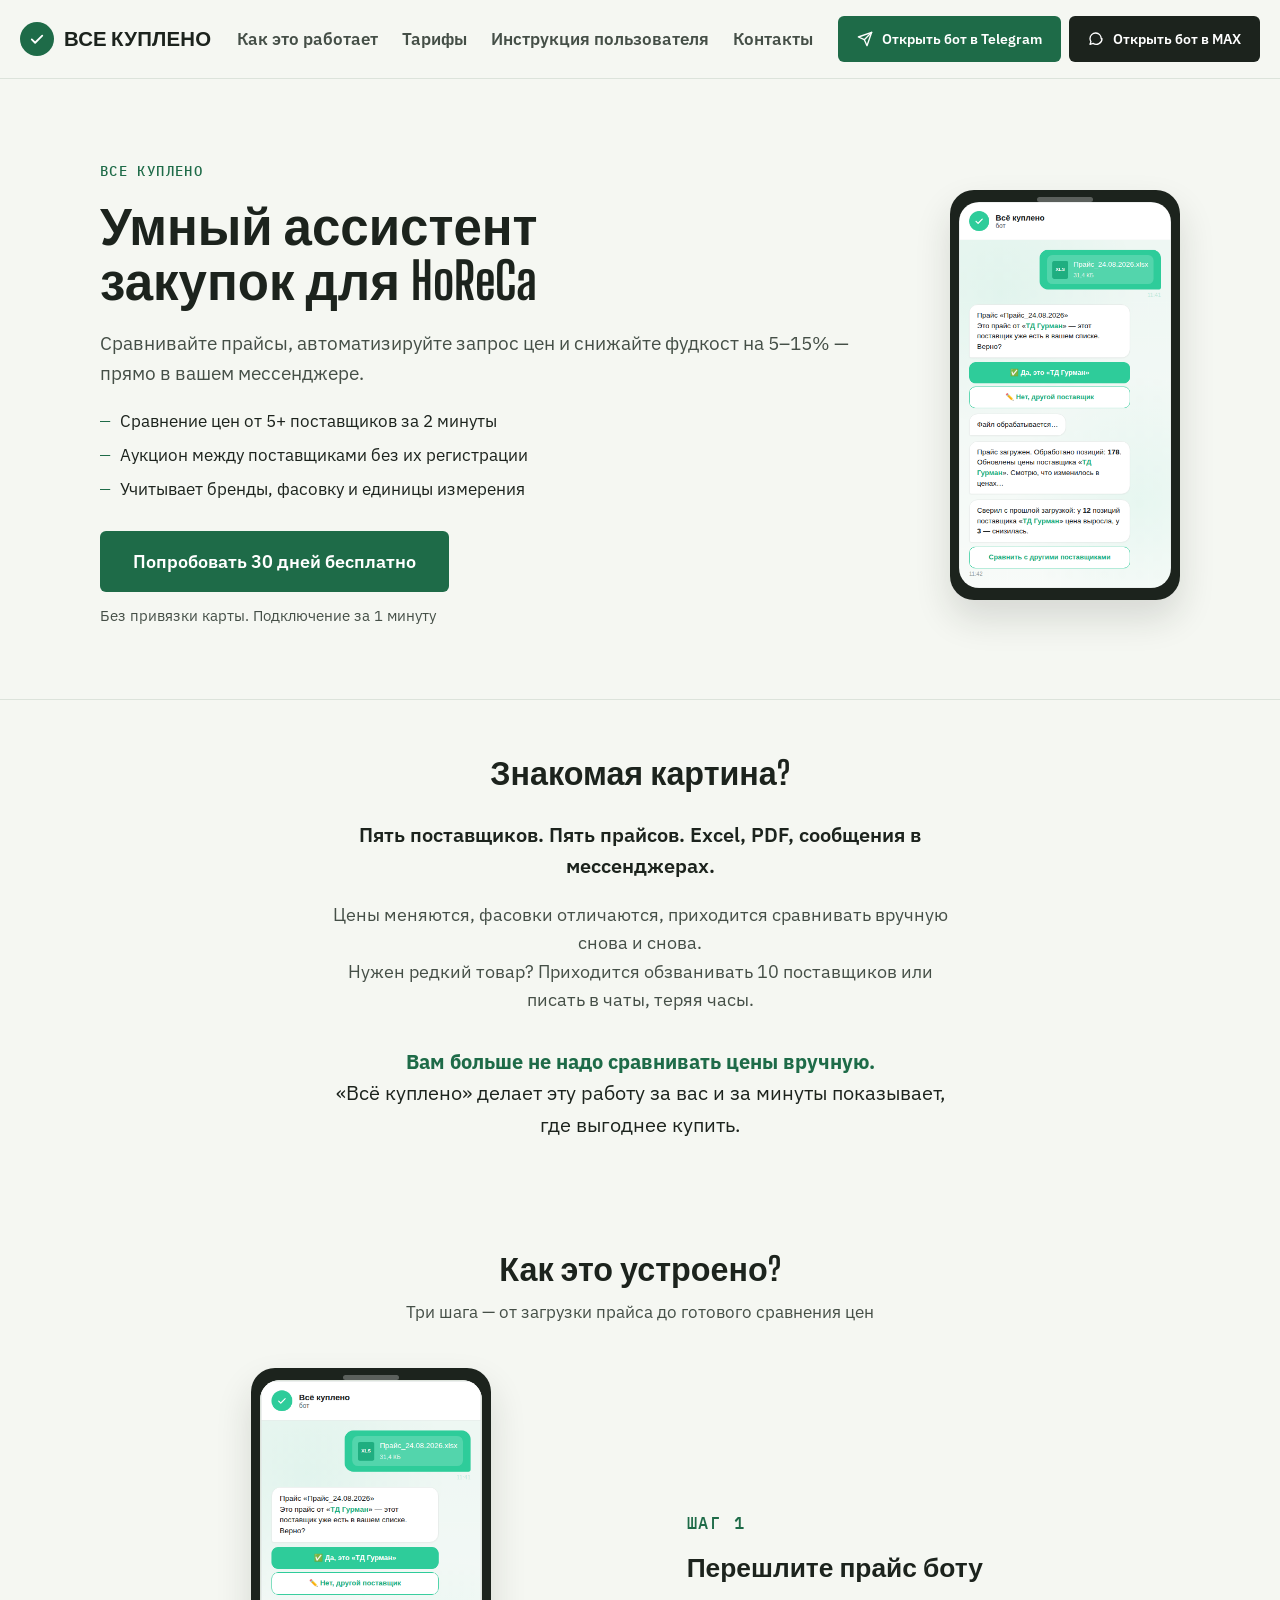
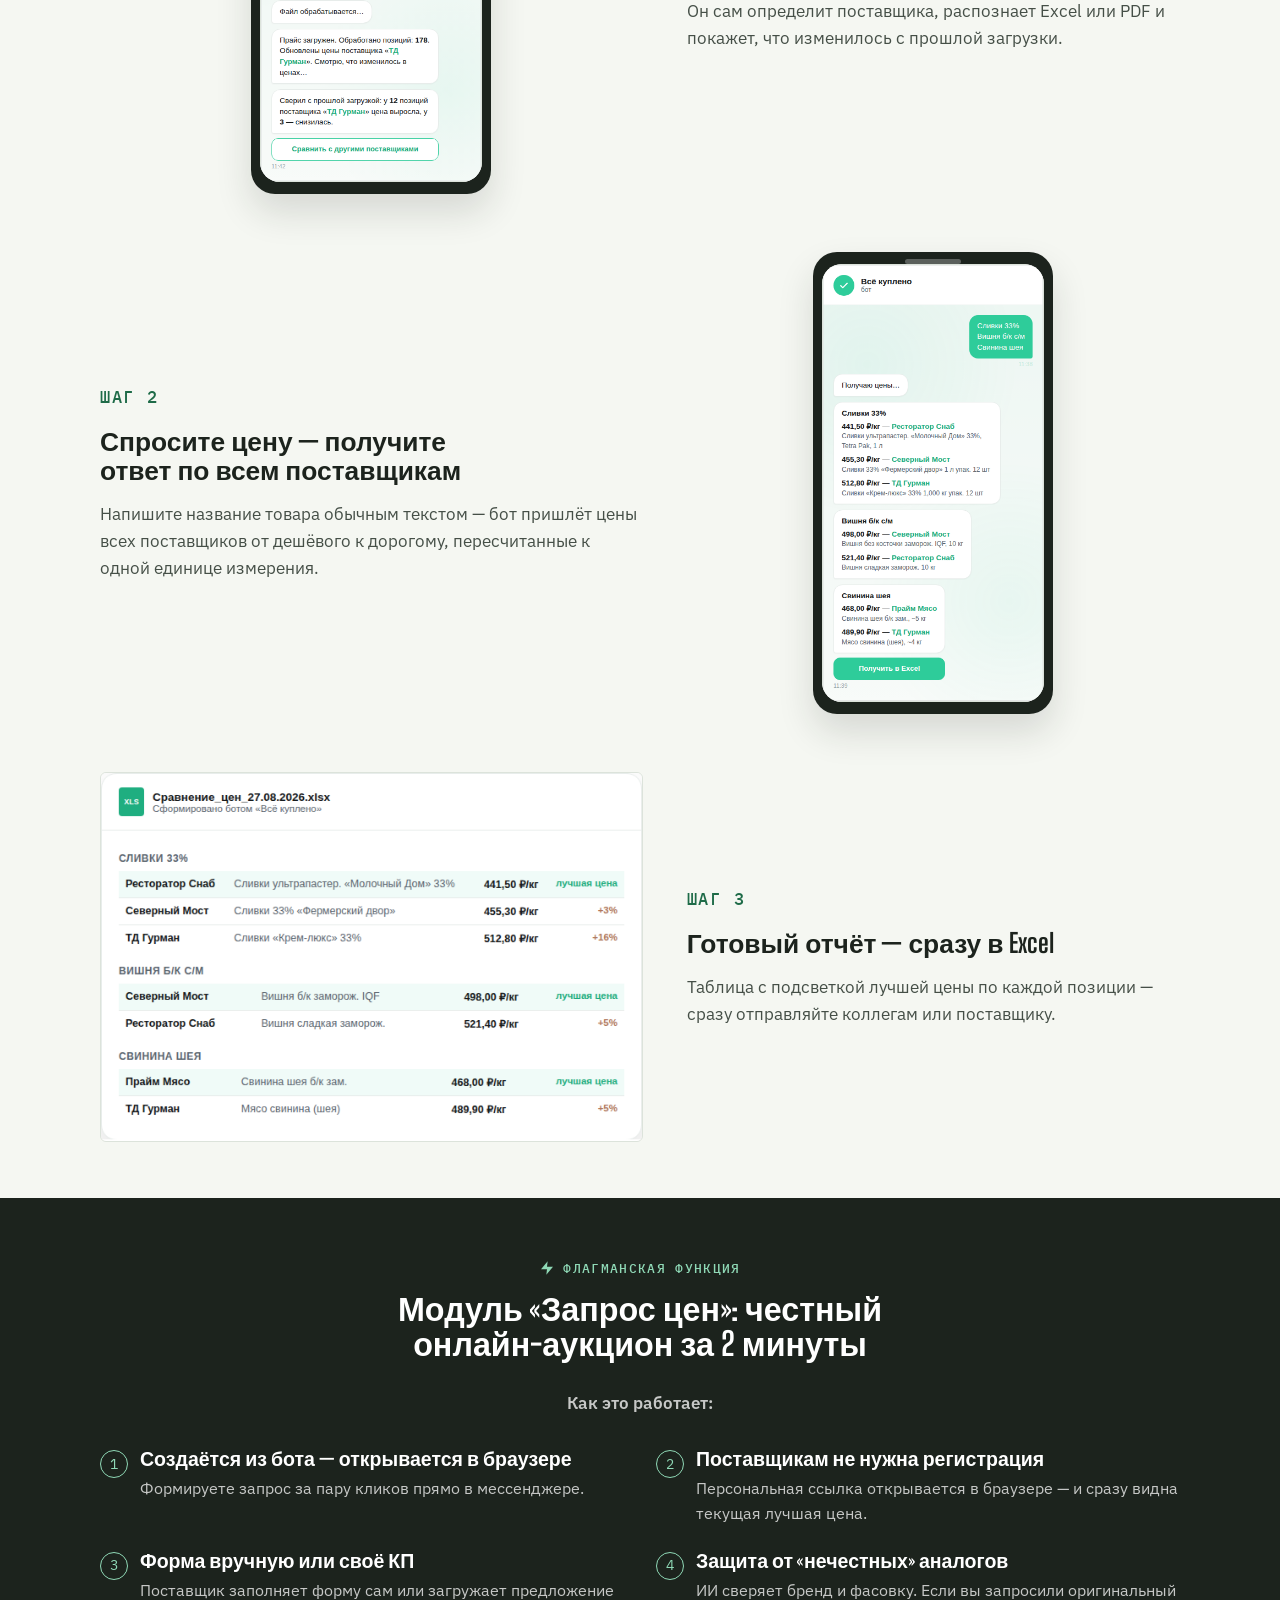
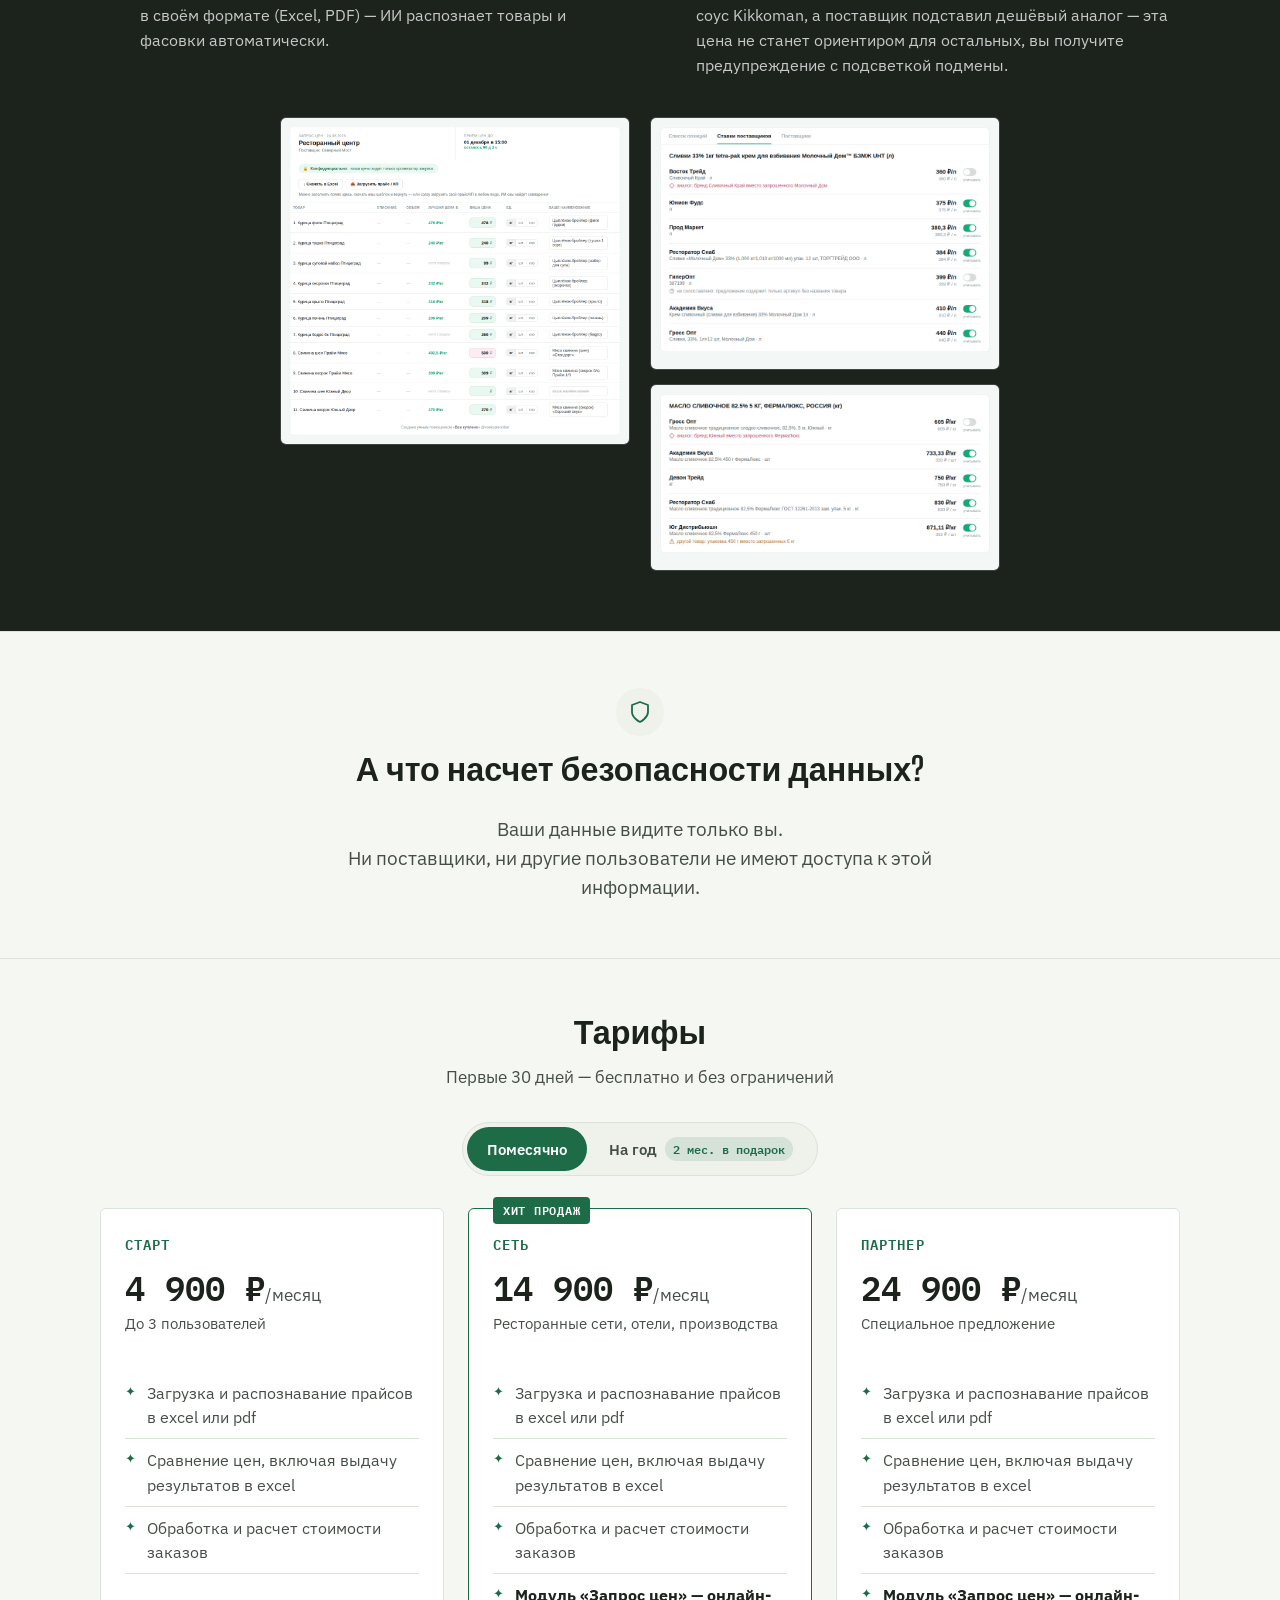
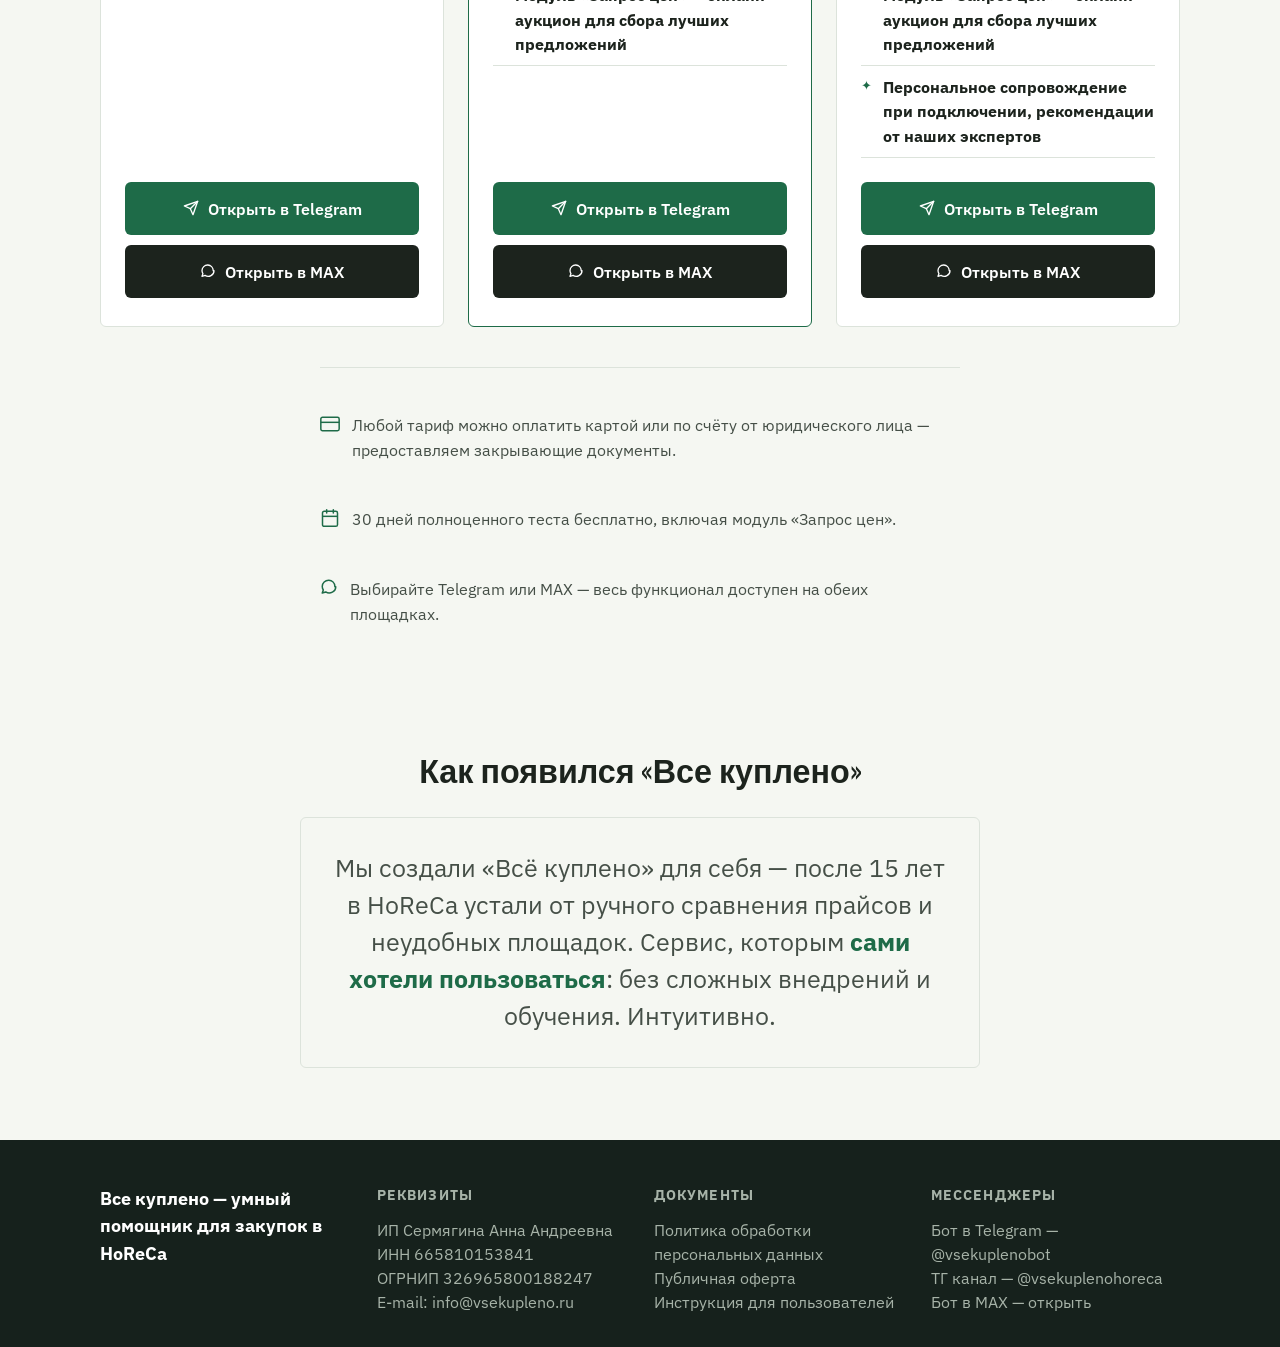
==== index.html @ 1cf8b083 "Правки дизайна и текстов по замечаниям: шапка, hero, порядок секций, тарифы - Телефон-мокап в hero у" ====
<!doctype html>
<html lang="ru">
<head>
  <meta charset="UTF-8">
  <meta name="viewport" content="width=device-width, initial-scale=1.0">
  <title>Всё куплено — умный ассистент закупок в HoReCa</title>
  <meta name="description" content="«Всё куплено» — сравнивает прайсы поставщиков, считает заказы и проводит онлайн-аукционы прямо в Telegram и MAX. Первые 30 дней бесплатно.">
  <link rel="canonical" href="https://vsekupleno.ru/">
  <meta name="theme-color" content="#171A1C">
  <meta name="google-site-verification" content="pECbd7LsvEZIRePYTT4Lg454AhpepaozrF6GoANbnjo" />
  <meta name="yandex-verification" content="cee68e1501e97985" />

  <meta property="og:type" content="website">
  <meta property="og:locale" content="ru_RU">
  <meta property="og:site_name" content="Всё куплено">
  <meta property="og:url" content="https://vsekupleno.ru/">
  <meta property="og:title" content="Всё куплено — умный ассистент закупок в HoReCa">
  <meta property="og:description" content="Сравнение прайсов, заказы и аукционы поставщиков — прямо в Telegram и MAX. Первые 30 дней бесплатно.">
  <meta property="og:image" content="https://vsekupleno.ru/assets/img/og-image.png">
  <meta property="og:image:width" content="1200">
  <meta property="og:image:height" content="630">
  <meta name="twitter:card" content="summary_large_image">
  <meta name="twitter:title" content="Всё куплено — умный ассистент закупок в HoReCa">
  <meta name="twitter:description" content="Сравнение прайсов, заказы и аукционы поставщиков — прямо в Telegram и MAX.">
  <meta name="twitter:image" content="https://vsekupleno.ru/assets/img/og-image.png">

  <link rel="icon" type="image/svg+xml" href="/favicon.svg">
  <link rel="preconnect" href="https://fonts.googleapis.com">
  <link rel="preconnect" href="https://fonts.gstatic.com" crossorigin>
  <link href="https://fonts.googleapis.com/css2?family=Big+Shoulders+Display:wght@600;700;800&family=IBM+Plex+Sans:wght@400;500;600;700&family=IBM+Plex+Mono:wght@400;500;600&display=swap" rel="stylesheet">
  <link rel="stylesheet" href="styles.css">
  <script type="application/ld+json">
  {
    "@context": "https://schema.org",
    "@type": "SoftwareApplication",
    "name": "Всё куплено",
    "url": "https://vsekupleno.ru/",
    "applicationCategory": "BusinessApplication",
    "operatingSystem": "Telegram, MAX",
    "description": "Умный ассистент закупок в HoReCa: сравнение прайсов поставщиков, формирование заказов и онлайн-аукционы прямо в Telegram и MAX.",
    "offers": {
      "@type": "AggregateOffer",
      "priceCurrency": "RUB",
      "lowPrice": "4900",
      "highPrice": "24900",
      "offerCount": "3"
    },
    "provider": {
      "@type": "Organization",
      "name": "ИП Сермягина Анна Андреевна",
      "email": "info@vsekupleno.ru",
      "url": "https://vsekupleno.ru/"
    }
  }
  </script>
</head>
<body>

  <!-- ==================== ШАПКА ==================== -->
  <header class="site-header">
    <div class="container header-inner">
      <a href="#top" class="logo">
        <span class="logo-badge" aria-hidden="true">
          <svg viewBox="0 0 24 24" width="18" height="18" fill="none"><path d="M5 12.5l4.5 4.5L19 7.5" stroke="#fff" stroke-width="2.4" stroke-linecap="round" stroke-linejoin="round"/></svg>
        </span>
        ВСЕ КУПЛЕНО
      </a>
      <nav class="header-nav">
        <a href="#gallery">Как это работает</a>
        <a href="#prices">Тарифы</a>
        <a href="instruction.html">Инструкция пользователя</a>
        <a href="#footer">Контакты</a>
      </nav>
      <div class="header-cta">
        <a href="#" class="btn btn-telegram" data-role="telegram-link" target="_blank" rel="noopener"><svg class="btn-icon" viewBox="0 0 24 24" width="16" height="16" fill="none" aria-hidden="true"><line x1="22" y1="2" x2="11" y2="13" stroke="currentColor" stroke-width="2" stroke-linecap="round" stroke-linejoin="round"/><polygon points="22 2 15 22 11 13 2 9 22 2" stroke="currentColor" stroke-width="2" stroke-linejoin="round"/></svg><span class="btn-text-full">Открыть бот в Telegram</span><span class="btn-text-short">Telegram</span></a>
        <a href="#" class="btn btn-max" data-role="max-link" target="_blank" rel="noopener"><svg class="btn-icon" viewBox="0 0 24 24" width="16" height="16" fill="none" aria-hidden="true"><path d="M21 11.5a8.38 8.38 0 0 1-4.5 7.4 8.5 8.5 0 0 1-8.9-.3L3 20l1.4-4.1a8.38 8.38 0 0 1-1.4-4.6 8.5 8.5 0 0 1 8.5-8.3h.3a8.48 8.48 0 0 1 8 8v.5z" stroke="currentColor" stroke-width="2" stroke-linecap="round" stroke-linejoin="round"/></svg><span class="btn-text-full">Открыть бот в MAX</span><span class="btn-text-short">MAX</span></a>
      </div>
    </div>
  </header>

  <!-- ==================== HERO ==================== -->
  <section id="top" class="hero">
    <div class="container hero-grid">
      <div class="hero-content">
        <p class="eyebrow">ВСЕ КУПЛЕНО</p>
        <h1>Умный ассистент закупок для HoReCa</h1>
        <p class="hero-sub">
          Сравнивайте прайсы, автоматизируйте запрос цен и снижайте фудкост на 5–15% — прямо в вашем мессенджере.
        </p>
        <ul class="hero-benefits">
          <li>Сравнение цен от 5+ поставщиков за 2 минуты</li>
          <li>Аукцион между поставщиками без их регистрации</li>
          <li>Учитывает бренды, фасовку и единицы измерения</li>
        </ul>
        <div class="hero-cta">
          <button type="button" class="btn btn-primary btn-lg" id="hero-cta-btn" aria-expanded="false" aria-controls="hero-cta-choice">Попробовать 30 дней бесплатно</button>
          <div class="hero-cta-choice" id="hero-cta-choice" hidden>
            <a href="#" class="btn btn-telegram" data-role="telegram-link" target="_blank" rel="noopener"><svg class="btn-icon" viewBox="0 0 24 24" width="16" height="16" fill="none" aria-hidden="true"><line x1="22" y1="2" x2="11" y2="13" stroke="currentColor" stroke-width="2" stroke-linecap="round" stroke-linejoin="round"/><polygon points="22 2 15 22 11 13 2 9 22 2" stroke="currentColor" stroke-width="2" stroke-linejoin="round"/></svg>Telegram</a>
            <a href="#" class="btn btn-max" data-role="max-link" target="_blank" rel="noopener"><svg class="btn-icon" viewBox="0 0 24 24" width="16" height="16" fill="none" aria-hidden="true"><path d="M21 11.5a8.38 8.38 0 0 1-4.5 7.4 8.5 8.5 0 0 1-8.9-.3L3 20l1.4-4.1a8.38 8.38 0 0 1-1.4-4.6 8.5 8.5 0 0 1 8.5-8.3h.3a8.48 8.48 0 0 1 8 8v.5z" stroke="currentColor" stroke-width="2" stroke-linecap="round" stroke-linejoin="round"/></svg>MAX</a>
          </div>
          <p class="hero-note">Без привязки карты. Подключение за 1 минуту</p>
        </div>
      </div>
      <div class="hero-proof">
        <div class="phone-mock">
          <div class="phone-mock-screen">
            <img src="assets/img/screen-upload.png" alt="Бот распознаёт присланный прайс в Telegram, уточняет поставщика и сообщает, что изменилось в ценах">
          </div>
        </div>
      </div>
    </div>
  </section>

  <!-- ==================== ЗНАКОМАЯ КАРТИНА ==================== -->
  <section class="problem">
    <div class="container">
      <h2>Знакомая картина?</h2>
      <p class="problem-lead">Пять поставщиков. Пять прайсов. Excel, PDF, сообщения в мессенджерах.</p>
      <p class="problem-detail">
        Цены меняются, фасовки отличаются, приходится сравнивать вручную снова и снова.<br>
        Нужен редкий товар? Приходится обзванивать 10 поставщиков или писать в чаты, теряя часы.
      </p>
      <p class="problem-solution">
        <strong>Вам больше не надо сравнивать цены вручную.</strong><br>
        «Всё куплено» делает эту работу за вас и за минуты показывает, где выгоднее купить.
      </p>
    </div>
  </section>

  <!-- ==================== СКРИНШОТЫ ==================== -->
  <section id="gallery" class="showcase">
    <div class="container">
      <h2>Как это устроено?</h2>
      <p class="showcase-sub">Три шага — от загрузки прайса до готового сравнения цен</p>

      <div class="showcase-row">
        <div class="showcase-media">
          <div class="phone-mock">
            <div class="phone-mock-screen">
              <img src="assets/img/screen-upload.png" alt="Бот распознаёт присланный прайс, уточняет поставщика и сообщает, что изменилось в ценах">
            </div>
          </div>
        </div>
        <div class="showcase-text">
          <p class="eyebrow">Шаг 1</p>
          <h3>Перешлите прайс боту</h3>
          <p>Он сам определит поставщика, распознает Excel или PDF и покажет, что изменилось с прошлой загрузки.</p>
        </div>
      </div>

      <div class="showcase-row reverse">
        <div class="showcase-media">
          <div class="phone-mock">
            <div class="phone-mock-screen">
              <img src="assets/img/screen-request.png" alt="Запрос цен по нескольким товарам сразу у всех поставщиков">
            </div>
          </div>
        </div>
        <div class="showcase-text">
          <p class="eyebrow">Шаг 2</p>
          <h3>Спросите цену — получите ответ по всем поставщикам</h3>
          <p>Напишите название товара обычным текстом — бот пришлёт цены всех поставщиков от дешёвого к дорогому, пересчитанные к одной единице измерения.</p>
        </div>
      </div>

      <div class="showcase-row">
        <div class="showcase-media">
          <img src="assets/img/screen-excel.png" alt="Готовый отчёт сравнения цен поставщиков в Excel с подсветкой лучшей цены">
        </div>
        <div class="showcase-text">
          <p class="eyebrow">Шаг 3</p>
          <h3>Готовый отчёт — сразу в Excel</h3>
          <p>Таблица с подсветкой лучшей цены по каждой позиции — сразу отправляйте коллегам или поставщику.</p>
        </div>
      </div>
    </div>
  </section>

  <!-- ==================== ФЛАГМАНСКАЯ ФУНКЦИЯ: ЗАПРОС ЦЕН ==================== -->
  <section id="tender" class="flagship">
    <div class="container">
      <p class="flagship-badge"><svg viewBox="0 0 24 24" width="16" height="16" fill="currentColor" aria-hidden="true"><polygon points="13 2 3 14 12 14 11 22 21 10 12 10 13 2"/></svg>Флагманская функция</p>
      <h2>Модуль «Запрос цен»: честный онлайн-аукцион за 2 минуты</h2>
      <p class="flagship-lead">Как это работает:</p>
      <ol class="flagship-steps">
        <li>
          <h3>Создаётся из бота — открывается в браузере</h3>
          <p>Формируете запрос за пару кликов прямо в мессенджере.</p>
        </li>
        <li>
          <h3>Поставщикам не нужна регистрация</h3>
          <p>Персональная ссылка открывается в браузере — и сразу видна текущая лучшая цена.</p>
        </li>
        <li>
          <h3>Форма вручную или своё КП</h3>
          <p>Поставщик заполняет форму сам или загружает предложение в своём формате (Excel, PDF) — ИИ распознает товары и фасовки автоматически.</p>
        </li>
        <li>
          <h3>Защита от «нечестных» аналогов</h3>
          <p>ИИ сверяет бренд и фасовку. Если вы запросили оригинальный соус Kikkoman, а поставщик подставил дешёвый аналог — эта цена не станет ориентиром для остальных, вы получите предупреждение с подсветкой подмены.</p>
        </li>
      </ol>
      <div class="flagship-media">
        <img src="assets/img/screen-tender-form.png" alt="Форма поставщика для отправки предложения в онлайн-аукционе">
        <div class="flagship-media-stack">
          <img src="assets/img/screen-tender-bids-1.png" alt="Система подсвечивает, если поставщик предложил другой бренд товара">
          <img src="assets/img/screen-tender-bids-2.png" alt="Система подсвечивает, если поставщик предложил другую фасовку товара">
        </div>
      </div>
    </div>
  </section>

  <!-- ==================== ВИДЕО (заполним позже) ==================== -->
  <section id="video" class="video-section" hidden>
    <div class="container">
      <h2>Видео о сервисе</h2>
      <div class="video-wrap">
        <!-- Короткое видео добавим на следующем этапе -->
      </div>
    </div>
  </section>

  <!-- ==================== БЕЗОПАСНОСТЬ ==================== -->
  <section class="safety">
    <div class="container">
      <span class="safety-icon" aria-hidden="true"><svg viewBox="0 0 24 24" width="24" height="24" fill="none" aria-hidden="true"><path d="M12 22s8-4 8-10V5l-8-3-8 3v7c0 6 8 10 8 10z" stroke="currentColor" stroke-width="1.8" stroke-linecap="round" stroke-linejoin="round"/></svg></span>
      <h2>А что насчет безопасности данных?</h2>
      <p>
        Ваши данные видите только вы.<br>
        Ни поставщики, ни другие пользователи не имеют доступа к этой информации.
      </p>
    </div>
  </section>

  <!-- ==================== ТАРИФЫ ==================== -->
  <section id="prices" class="pricing">
    <div class="container">
      <h2>Тарифы</h2>
      <p class="pricing-sub">Первые 30 дней — бесплатно и без ограничений</p>
      <div class="pricing-toggle-wrap">
        <div class="period-switch" role="group" aria-label="Период оплаты">
          <button type="button" class="period-switch-btn is-active" data-period="month">Помесячно</button>
          <button type="button" class="period-switch-btn" data-period="year">На год <span class="period-switch-save">2 мес. в подарок</span></button>
        </div>
      </div>
      <div class="pricing-grid" id="pricing-grid">
        <!-- Карточки тарифов генерируются из config.js (script.js) -->
      </div>
      <div class="pricing-assurance">
        <p class="pricing-assurance-item"><svg viewBox="0 0 24 24" width="20" height="20" fill="none" aria-hidden="true"><rect x="1" y="4" width="22" height="16" rx="2" stroke="currentColor" stroke-width="1.8"/><line x1="1" y1="10" x2="23" y2="10" stroke="currentColor" stroke-width="1.8"/></svg>Любой тариф можно оплатить картой или по счёту от юридического лица — предоставляем закрывающие документы.</p>
        <p class="pricing-assurance-item"><svg viewBox="0 0 24 24" width="20" height="20" fill="none" aria-hidden="true"><rect x="3" y="4" width="18" height="18" rx="2" stroke="currentColor" stroke-width="1.8"/><line x1="16" y1="2" x2="16" y2="6" stroke="currentColor" stroke-width="1.8" stroke-linecap="round"/><line x1="8" y1="2" x2="8" y2="6" stroke="currentColor" stroke-width="1.8" stroke-linecap="round"/><line x1="3" y1="10" x2="21" y2="10" stroke="currentColor" stroke-width="1.8"/></svg>30 дней полноценного теста бесплатно, включая модуль «Запрос цен».</p>
        <p class="pricing-assurance-item"><svg viewBox="0 0 24 24" width="18" height="18" fill="none" aria-hidden="true"><path d="M21 11.5a8.38 8.38 0 0 1-4.5 7.4 8.5 8.5 0 0 1-8.9-.3L3 20l1.4-4.1a8.38 8.38 0 0 1-1.4-4.6 8.5 8.5 0 0 1 8.5-8.3h.3a8.48 8.48 0 0 1 8 8v.5z" stroke="currentColor" stroke-width="2" stroke-linecap="round" stroke-linejoin="round"/></svg>Выбирайте Telegram или MAX — весь функционал доступен на обеих площадках.</p>
      </div>
    </div>
  </section>

  <!-- ==================== О НАС ==================== -->
  <section class="about">
    <div class="container about-inner">
      <h2>Как появился «Все куплено»</h2>
      <div class="about-card">
        <p>
          Мы создали «Всё куплено» для себя — после 15 лет в HoReCa устали от ручного сравнения прайсов и неудобных площадок.
          Сервис, которым <strong>сами хотели пользоваться</strong>: без сложных внедрений и обучения. Интуитивно.
        </p>
      </div>
    </div>
  </section>

  <!-- ==================== ФУТЕР ==================== -->
  <footer id="footer" class="site-footer">
    <div class="container">
      <div class="footer-grid">
        <div class="footer-col">
          <p class="footer-brand-text">Все куплено — умный помощник для закупок в HoReCa</p>
        </div>
        <div class="footer-col">
          <h4>Реквизиты</h4>
          <p>ИП Сермягина Анна Андреевна<br>
          ИНН 665810153841<br>
          ОГРНИП 326965800188247<br>
          E-mail: <a href="mailto:info@vsekupleno.ru">info@vsekupleno.ru</a></p>
        </div>
        <div class="footer-col">
          <h4>Документы</h4>
          <p>
            <a href="privacy.html">Политика обработки персональных данных</a><br>
            <a href="oferta.html">Публичная оферта</a><br>
            <a href="instruction.html">Инструкция для пользователей</a>
          </p>
        </div>
        <div class="footer-col">
          <h4>Мессенджеры</h4>
          <p>
            Бот в Telegram — <a href="https://t.me/vsekuplenobot" target="_blank" rel="noopener">@vsekuplenobot</a><br>
            ТГ канал — <a href="https://t.me/vsekuplenohoreca" target="_blank" rel="noopener">@vsekuplenohoreca</a><br>
            Бот в MAX — <a href="#" data-role="max-link" target="_blank" rel="noopener">открыть</a>
          </p>
        </div>
      </div>
    </div>
  </footer>

  <!-- ==================== ЛАЙТБОКС ДЛЯ СКРИНШОТОВ ==================== -->
  <div class="lightbox" id="lightbox" hidden>
    <button type="button" class="lightbox-close" id="lightbox-close" aria-label="Закрыть"><svg viewBox="0 0 24 24" width="18" height="18" fill="none" aria-hidden="true"><line x1="4" y1="4" x2="20" y2="20" stroke="currentColor" stroke-width="2" stroke-linecap="round"/><line x1="20" y1="4" x2="4" y2="20" stroke="currentColor" stroke-width="2" stroke-linecap="round"/></svg></button>
    <img id="lightbox-img" src="" alt="">
  </div>

  <script src="config.js"></script>
  <script src="script.js"></script>
</body>
</html>
---- styles.css ----
:root {
  --bg: #F5F7F2;
  --bg-soft: #EEF2EB;
  --card: #ffffff;
  --text: #1C231D;
  --text-muted: #454F47;
  --accent: #1E6B48;
  --accent-dark: #17573A;
  --accent-deep: #1E6B48;
  --border: #DCE3DB;
  --radius: 6px;
  --max-width: 1120px;
  --footer-bg: #16211C;
  --footer-text-muted: #A7B3A8;
}

* { box-sizing: border-box; }

html { scroll-behavior: smooth; font-size: 17px; }

body {
  margin: 0;
  font-family: "IBM Plex Sans", -apple-system, BlinkMacSystemFont, "Segoe UI", Roboto, Helvetica, Arial, sans-serif;
  background: var(--bg);
  color: var(--text);
  line-height: 1.55;
}

.container {
  max-width: var(--max-width);
  margin: 0 auto;
  padding: 0 20px;
}

h1, h2, h3 {
  font-family: "Big Shoulders Display", "Arial Narrow", sans-serif;
  line-height: 1.08;
  margin: 0 0 12px;
  font-weight: 700;
  text-wrap: balance;
}
h2 { font-size: 1.9rem; text-align: center; margin-bottom: 28px; }
p { color: var(--text-muted); }

a { color: inherit; text-decoration: none; }

.num { font-family: "IBM Plex Mono", monospace; font-variant-numeric: tabular-nums; }

/* Buttons */
.btn {
  display: inline-flex;
  align-items: center;
  justify-content: center;
  padding: 16px 28px;
  border-radius: var(--radius);
  font-weight: 600;
  font-size: 0.95rem;
  font-family: "IBM Plex Sans", sans-serif;
  border: 1.5px solid transparent;
  cursor: pointer;
  transition: background .15s ease, border-color .15s ease, color .15s ease;
  white-space: nowrap;
}
.btn-lg { padding: 18px 32px; font-size: 1.05rem; }
.btn-primary { background: var(--accent); color: #fff; }
.btn-primary:hover { background: var(--accent-dark); }
.btn-outline { background: transparent; border-color: var(--border); color: var(--text); }
.btn-outline:hover { border-color: var(--accent); color: var(--accent); }
.btn-icon { flex-shrink: 0; }
.btn-telegram { background: var(--accent); color: #fff; gap: 9px; }
.btn-telegram:hover { background: var(--accent-dark); }
.btn-max { background: var(--text); color: #fff; gap: 9px; }
.btn-max:hover { background: #0C120D; }

/* Header */
.site-header {
  position: sticky;
  top: 0;
  z-index: 10;
  background: rgba(245, 247, 242, 0.92);
  backdrop-filter: blur(8px);
  border-bottom: 1px solid var(--border);
}
.site-header .container { max-width: 1320px; }
.header-inner {
  display: flex;
  align-items: center;
  justify-content: space-between;
  gap: 16px;
  padding: 16px 20px;
}
.logo {
  display: flex;
  align-items: center;
  gap: 10px;
  font-family: "Big Shoulders Display", sans-serif;
  font-weight: 700;
  font-size: 1.2rem;
  letter-spacing: 0.01em;
  white-space: nowrap;
  flex-shrink: 0;
}
.logo-badge {
  width: 34px; height: 34px;
  border-radius: 50%;
  background: var(--accent);
  display: flex; align-items: center; justify-content: center;
  flex-shrink: 0;
}
.header-nav { display: flex; align-items: center; gap: 24px; }
.header-nav a { color: var(--text-muted); font-size: 1rem; font-weight: 600; white-space: nowrap; }
.header-nav a:hover { color: var(--text); }
.header-cta { display: flex; gap: 8px; flex-shrink: 0; }
.header-cta .btn {
  padding: 11px 18px;
  font-size: 0.85rem;
  min-width: 172px;
}

@media (max-width: 1080px) {
  .header-nav { display: none; }
}
.btn-text-short { display: none; }
@media (max-width: 620px) {
  .header-cta { gap: 6px; }
  .header-cta .btn { padding: 9px 12px; font-size: 0.8rem; min-width: 0; }
  .btn-text-full { display: none; }
  .btn-text-short { display: inline; }
}

/* Hero */
.hero { padding: 68px 0 56px; }
.hero-grid {
  display: grid;
  grid-template-columns: 1fr auto;
  align-items: center;
  gap: 48px;
}
.eyebrow {
  font-family: "IBM Plex Mono", monospace;
  color: var(--accent);
  font-weight: 500;
  letter-spacing: 0.1em;
  text-transform: uppercase;
  font-size: 0.8rem;
  margin-bottom: 16px;
}
.hero h1 { font-size: 3rem; margin: 0 0 20px; }
.hero-sub { font-size: 1.12rem; margin: 0 0 22px; }
.hero-benefits { list-style: none; padding: 0; margin: 0 0 28px; display: flex; flex-direction: column; gap: 8px; }
.hero-benefits li {
  padding-left: 20px;
  position: relative;
  font-size: 0.98rem;
  color: var(--text);
}
.hero-benefits li::before {
  content: "—";
  position: absolute;
  left: 0;
  color: var(--accent);
  font-family: "IBM Plex Mono", monospace;
}
.hero-cta { position: relative; }
.hero-cta .btn-lg { min-width: 300px; }
.hero-cta-choice { display: flex; gap: 10px; margin-top: 12px; flex-wrap: wrap; }
.hero-cta-choice[hidden] { display: none; }
.hero-note { margin-top: 12px; font-size: 0.9rem; }
.hero-proof { justify-self: end; max-width: 230px; width: 100%; align-self: center; }
@media (max-width: 900px) {
  .hero-grid { grid-template-columns: 1fr; }
  .hero-proof { justify-self: start; margin-top: 8px; max-width: 230px; }
}
@media (max-width: 600px) {
  .hero h1 { font-size: 2.3rem; }
  .hero-cta .btn-lg { min-width: 0; width: 100%; }
}

/* Phone mockup (hero + showcase steps) */
.phone-mock {
  position: relative;
  background: var(--text);
  border-radius: 24px;
  padding: 12px 9px;
  box-shadow: 0 18px 36px rgba(28, 35, 29, 0.14);
}
.phone-mock::before {
  content: "";
  position: absolute;
  top: 7px;
  left: 50%;
  transform: translateX(-50%);
  width: 56px;
  height: 5px;
  border-radius: 3px;
  background: rgba(255, 255, 255, 0.28);
}
.phone-mock-screen {
  border-radius: 20px;
  overflow: hidden;
  background: var(--card);
}
.phone-mock-screen img { width: 100%; height: auto; display: block; }

/* Problem section */
.problem { padding: 56px 0; border-top: 1px solid var(--border); text-align: center; }
.problem-lead { max-width: 640px; margin: 0 auto 18px; font-size: 1.2rem; font-weight: 600; color: var(--text); }
.problem-detail { max-width: 640px; margin: 0 auto 32px; font-size: 1.08rem; }
.problem-solution { max-width: 640px; margin: 0 auto; font-size: 1.2rem; color: var(--text); }
.problem-solution strong { color: var(--accent); }

/* Flagship feature: "Запрос цен" */
.flagship {
  padding: 60px 0;
  background: var(--text);
  color: var(--bg);
}
.flagship-badge {
  display: flex;
  align-items: center;
  justify-content: center;
  gap: 8px;
  font-family: "IBM Plex Mono", monospace;
  font-size: 0.78rem;
  font-weight: 500;
  letter-spacing: 0.1em;
  text-transform: uppercase;
  color: #8FD9B6;
  text-align: center;
  margin: 0 0 14px;
}
.flagship h2 { color: #fff; max-width: 720px; margin-left: auto; margin-right: auto; }
.flagship-lead { text-align: center; color: rgba(255, 255, 255, 0.75); margin: 0 0 32px; font-weight: 600; }
.flagship-steps {
  list-style: none;
  counter-reset: flagship-step;
  padding: 0;
  margin: 0 0 40px;
  display: grid;
  grid-template-columns: repeat(2, 1fr);
  gap: 24px 32px;
}
.flagship-steps li { counter-increment: flagship-step; padding-left: 40px; position: relative; }
.flagship-steps li::before {
  content: counter(flagship-step);
  position: absolute;
  left: 0;
  top: 2px;
  width: 26px;
  height: 26px;
  border-radius: 50%;
  border: 1.5px solid #8FD9B6;
  color: #8FD9B6;
  font-family: "IBM Plex Mono", monospace;
  font-size: 0.85rem;
  display: flex;
  align-items: center;
  justify-content: center;
}
.flagship-steps h3 { color: #fff; font-size: 1.15rem; margin-bottom: 6px; }
.flagship-steps p { color: rgba(255, 255, 255, 0.75); font-size: 0.95rem; margin: 0; }
.flagship-media {
  display: grid;
  grid-template-columns: 1fr 1fr;
  gap: 20px;
  max-width: 720px;
  margin: 0 auto;
}
.flagship-media img {
  width: 100%;
  height: auto;
  display: block;
  border-radius: var(--radius);
  border: 1px solid rgba(255, 255, 255, 0.15);
  cursor: zoom-in;
}
.flagship-media-stack { display: flex; flex-direction: column; gap: 14px; }
@media (max-width: 780px) {
  .flagship-steps { grid-template-columns: 1fr; }
  .flagship-media { grid-template-columns: 1fr; }
}

/* Product showcase (screenshots) */
.showcase { padding: 56px 0; }
.showcase-sub { text-align: center; max-width: 560px; margin: -16px auto 42px; }
.showcase-row {
  display: grid;
  grid-template-columns: 1.1fr 1fr;
  align-items: center;
  gap: 44px;
  margin-bottom: 58px;
}
.showcase-row:last-child { margin-bottom: 0; }
.showcase-row.reverse .showcase-media { order: 2; }
.showcase-row.reverse .showcase-text { order: 1; }
.showcase-media img {
  width: 100%;
  height: auto;
  display: block;
  border-radius: var(--radius);
  border: 1px solid var(--border);
  cursor: zoom-in;
}
.showcase-media .phone-mock { max-width: 240px; margin: 0 auto; }
.showcase-text h3 { font-size: 1.55rem; margin-bottom: 12px; }
.showcase-text p { font-size: 1.02rem; }
@media (max-width: 860px) {
  .showcase-row, .showcase-row.reverse {
    grid-template-columns: 1fr;
    gap: 24px;
  }
  .showcase-row.reverse .showcase-media,
  .showcase-row.reverse .showcase-text,
  .showcase-row .showcase-media,
  .showcase-row .showcase-text { order: initial; }
  .showcase-media { max-width: 420px; margin: 0 auto; }
}
@media (max-width: 560px) {
  .showcase-media { max-width: 260px; }
  .showcase-media .phone-mock { max-width: 200px; }
}

/* Video placeholder (filled in later step) */
.video-section { padding: 56px 0; }
.video-wrap { max-width: 720px; margin: 0 auto; aspect-ratio: 16/9; background: var(--bg-soft); border-radius: var(--radius); border: 1px solid var(--border); }

/* Safety */
.safety {
  padding: 56px 0;
  border-top: 1px solid var(--border);
  border-bottom: 1px solid var(--border);
  text-align: center;
}
.safety-icon {
  display: inline-flex;
  align-items: center;
  justify-content: center;
  width: 48px;
  height: 48px;
  border-radius: 50%;
  background: var(--bg-soft);
  color: var(--accent);
  margin-bottom: 16px;
}
.safety p { max-width: 640px; margin: 0 auto; font-size: 1.1rem; }

/* Pricing */
.pricing { padding: 56px 0; }
.pricing-sub { text-align: center; max-width: 560px; margin: -14px auto 32px; }
.pricing-toggle-wrap { display: flex; justify-content: center; margin-bottom: 32px; }
.period-switch {
  display: inline-flex;
  padding: 4px;
  gap: 2px;
  background: var(--bg-soft);
  border: 1px solid var(--border);
  border-radius: 999px;
}
.period-switch-btn {
  font-family: "IBM Plex Sans", sans-serif;
  font-weight: 600;
  font-size: 0.9rem;
  color: var(--text-muted);
  background: transparent;
  border: none;
  border-radius: 999px;
  padding: 10px 20px;
  cursor: pointer;
  display: inline-flex;
  align-items: center;
  gap: 8px;
  transition: background .15s ease, color .15s ease;
}
.period-switch-btn.is-active { background: var(--accent); color: #fff; }
.period-switch-save {
  font-family: "IBM Plex Mono", monospace;
  font-size: 0.72rem;
  font-weight: 600;
  color: var(--accent);
  background: rgba(30, 107, 72, 0.12);
  padding: 2px 8px;
  border-radius: 999px;
}
.period-switch-btn.is-active .period-switch-save { color: #fff; background: rgba(255, 255, 255, 0.22); }
.pricing-grid { display: grid; grid-template-columns: repeat(3, 1fr); gap: 24px; }
.price-card {
  background: var(--card);
  border: 1px solid var(--border);
  border-radius: var(--radius);
  padding: 28px 24px;
  position: relative;
  display: flex;
  flex-direction: column;
}
.price-card--highlight { border-color: var(--accent); border-width: 1.5px; }
.plan-highlight {
  font-family: "IBM Plex Mono", monospace;
  font-size: 0.72rem;
  font-weight: 600;
  letter-spacing: 0.06em;
  text-transform: uppercase;
  color: #fff;
  background: var(--accent);
  padding: 4px 10px;
  border-radius: 4px;
  display: inline-block;
  position: absolute;
  top: -12px;
  left: 24px;
  margin: 0;
}
.plan-price .plan-price-old {
  color: var(--text-muted);
  text-decoration: line-through;
  font-size: 1.1rem;
  font-weight: 400;
  margin-right: 8px;
}
.plan-price-note { font-size: 0.82rem; margin: 0 0 4px; }
.plan-name {
  font-family: "IBM Plex Mono", monospace;
  font-size: 0.8rem;
  font-weight: 600;
  letter-spacing: 0.08em;
  text-transform: uppercase;
  color: var(--accent);
  margin-bottom: 10px;
}
.plan-subtitle { font-size: 0.9rem; margin-bottom: 18px; margin-top: -6px; }
.plan-price {
  font-family: "IBM Plex Mono", monospace;
  font-variant-numeric: tabular-nums;
  font-size: 2rem;
  font-weight: 600;
  margin-bottom: 4px;
}
.plan-price span { font-family: "IBM Plex Sans", sans-serif; font-size: 1rem; font-weight: 400; color: var(--text-muted); }
.plan-features { list-style: none; padding: 0; margin: 18px 0 24px; flex: 1; }
.plan-features li {
  padding: 9px 0 9px 22px;
  border-bottom: 1px solid var(--border);
  color: var(--text-muted);
  font-size: 0.92rem;
  position: relative;
}
.plan-features li::before {
  content: "✦";
  position: absolute;
  left: 0;
  top: 9px;
  color: var(--accent);
  font-size: 0.85em;
}
.plan-features li strong { color: var(--text); font-weight: 700; }
.plan-actions { display: flex; flex-direction: column; gap: 10px; }
.plan-actions .btn { padding: 13px 20px; }
@media (max-width: 900px) { .pricing-grid { grid-template-columns: 1fr; } }

.pricing-assurance {
  max-width: 640px;
  margin: 40px auto 0;
  padding-top: 28px;
  border-top: 1px solid var(--border);
  display: flex;
  flex-direction: column;
  gap: 12px;
}
.pricing-assurance-item {
  display: flex;
  align-items: flex-start;
  gap: 12px;
  font-size: 0.95rem;
  color: var(--text-muted);
}
.pricing-assurance-item svg { flex-shrink: 0; margin-top: 2px; color: var(--accent); }

/* Lightbox */
.lightbox {
  position: fixed;
  inset: 0;
  background: rgba(16, 20, 15, 0.88);
  display: flex;
  align-items: center;
  justify-content: center;
  padding: 40px;
  z-index: 100;
  cursor: zoom-out;
}
.lightbox[hidden] { display: none; }
.lightbox img {
  max-width: 100%;
  max-height: 100%;
  border-radius: var(--radius);
  box-shadow: 0 20px 60px rgba(0, 0, 0, 0.4);
}
.lightbox-close {
  position: absolute;
  top: 20px;
  right: 24px;
  width: 40px;
  height: 40px;
  border-radius: 50%;
  border: 1px solid rgba(255, 255, 255, 0.3);
  background: transparent;
  color: #fff;
  cursor: pointer;
  display: flex;
  align-items: center;
  justify-content: center;
}

/* About */
.about { padding: 56px 0 72px; }
.about-inner { max-width: 720px; margin: 0 auto; text-align: center; }
.about-card {
  border: 1px solid var(--border);
  border-radius: var(--radius);
  padding: 32px 30px;
}
.about-card p { font-size: 1.45rem; line-height: 1.5; color: var(--text-muted); margin: 0; }
.about-card strong { color: var(--accent); }

/* Footer */
.site-footer { padding: 45px 0 32px; background: var(--footer-bg); color: #fff; }
.footer-grid { display: grid; grid-template-columns: repeat(4, 1fr); gap: 28px; align-items: start; }
.footer-col .footer-brand-text { font-weight: 700; font-size: 1.05rem; color: #fff; margin: 0; }
.footer-col h4 { font-size: 0.8rem; text-transform: uppercase; letter-spacing: 0.08em; color: var(--footer-text-muted); margin: 0 0 12px; }
.footer-col p { font-size: 0.92rem; color: var(--footer-text-muted); margin: 0; }
.footer-col a:hover { color: var(--accent); }
@media (max-width: 900px) { .footer-grid { grid-template-columns: repeat(2, 1fr); gap: 32px 24px; } }
@media (max-width: 560px) { .footer-grid { grid-template-columns: 1fr; gap: 28px; } }

/* Simple pages (instruction / legal) */
.page-hero { padding: 44px 0 8px; }
.page-hero h1 { font-size: 2.2rem; text-align: left; }
.page-hero .updated { font-size: 0.85rem; color: var(--text-muted); }
.doc {
  max-width: 760px;
  margin: 0 auto;
  padding: 24px 20px 72px;
}
.doc h2 { text-align: left; font-size: 1.4rem; margin-top: 36px; }
.doc h3 { font-size: 1.1rem; margin-top: 24px; }
.doc p, .doc li { color: var(--text-muted); font-size: 0.98rem; }
.doc ul, .doc ol { padding-left: 22px; }
.doc li { margin-bottom: 6px; }
.doc hr { border: none; border-top: 1px solid var(--border); margin: 28px 0; }
.doc table { width: 100%; border-collapse: collapse; margin: 16px 0; font-size: 0.9rem; }
.doc th, .doc td { border: 1px solid var(--border); padding: 8px 10px; text-align: left; color: var(--text-muted); }
.doc th { background: var(--bg-soft); color: var(--text); font-weight: 600; }
.doc a { color: var(--accent); text-decoration: underline; }
.doc-section { margin-bottom: 8px; }
.doc-intro { color: var(--text-muted); margin-bottom: 22px; }

.instruction-steps { display: flex; flex-direction: column; gap: 18px; margin: 22px 0 32px; }
.instruction-step {
  border: 1px solid var(--border);
  border-radius: var(--radius);
  padding: 20px 22px;
}
.instruction-step h3 {
  margin-top: 0;
  padding-bottom: 10px;
  border-bottom: 1.5px solid var(--accent);
  display: inline-block;
}
.instruction-page h1,
.instruction-page h2,
.instruction-page h3 { color: var(--accent); }
.command-list { list-style: none; padding: 0; margin: 14px 0 32px; }
.command-list li { padding: 10px 0; border-bottom: 1px solid var(--border); }
.command-list code {
  background: var(--bg-soft);
  color: var(--accent);
  padding: 2px 8px;
  border-radius: 4px;
  font-weight: 600;
  margin-right: 8px;
}

/* FAQ accordion (used on instruction page) */
.faq-list { display: flex; flex-direction: column; gap: 8px; }
.faq-list details {
  background: var(--bg-soft);
  border: 1px solid var(--border);
  border-radius: var(--radius);
  padding: 14px 18px;
}
.faq-list summary { cursor: pointer; font-weight: 600; color: var(--text); }
.faq-list p { margin: 10px 0 0; }

code {
  background: var(--bg-soft);
  padding: 1px 6px;
  border-radius: 4px;
  font-size: 0.9em;
}
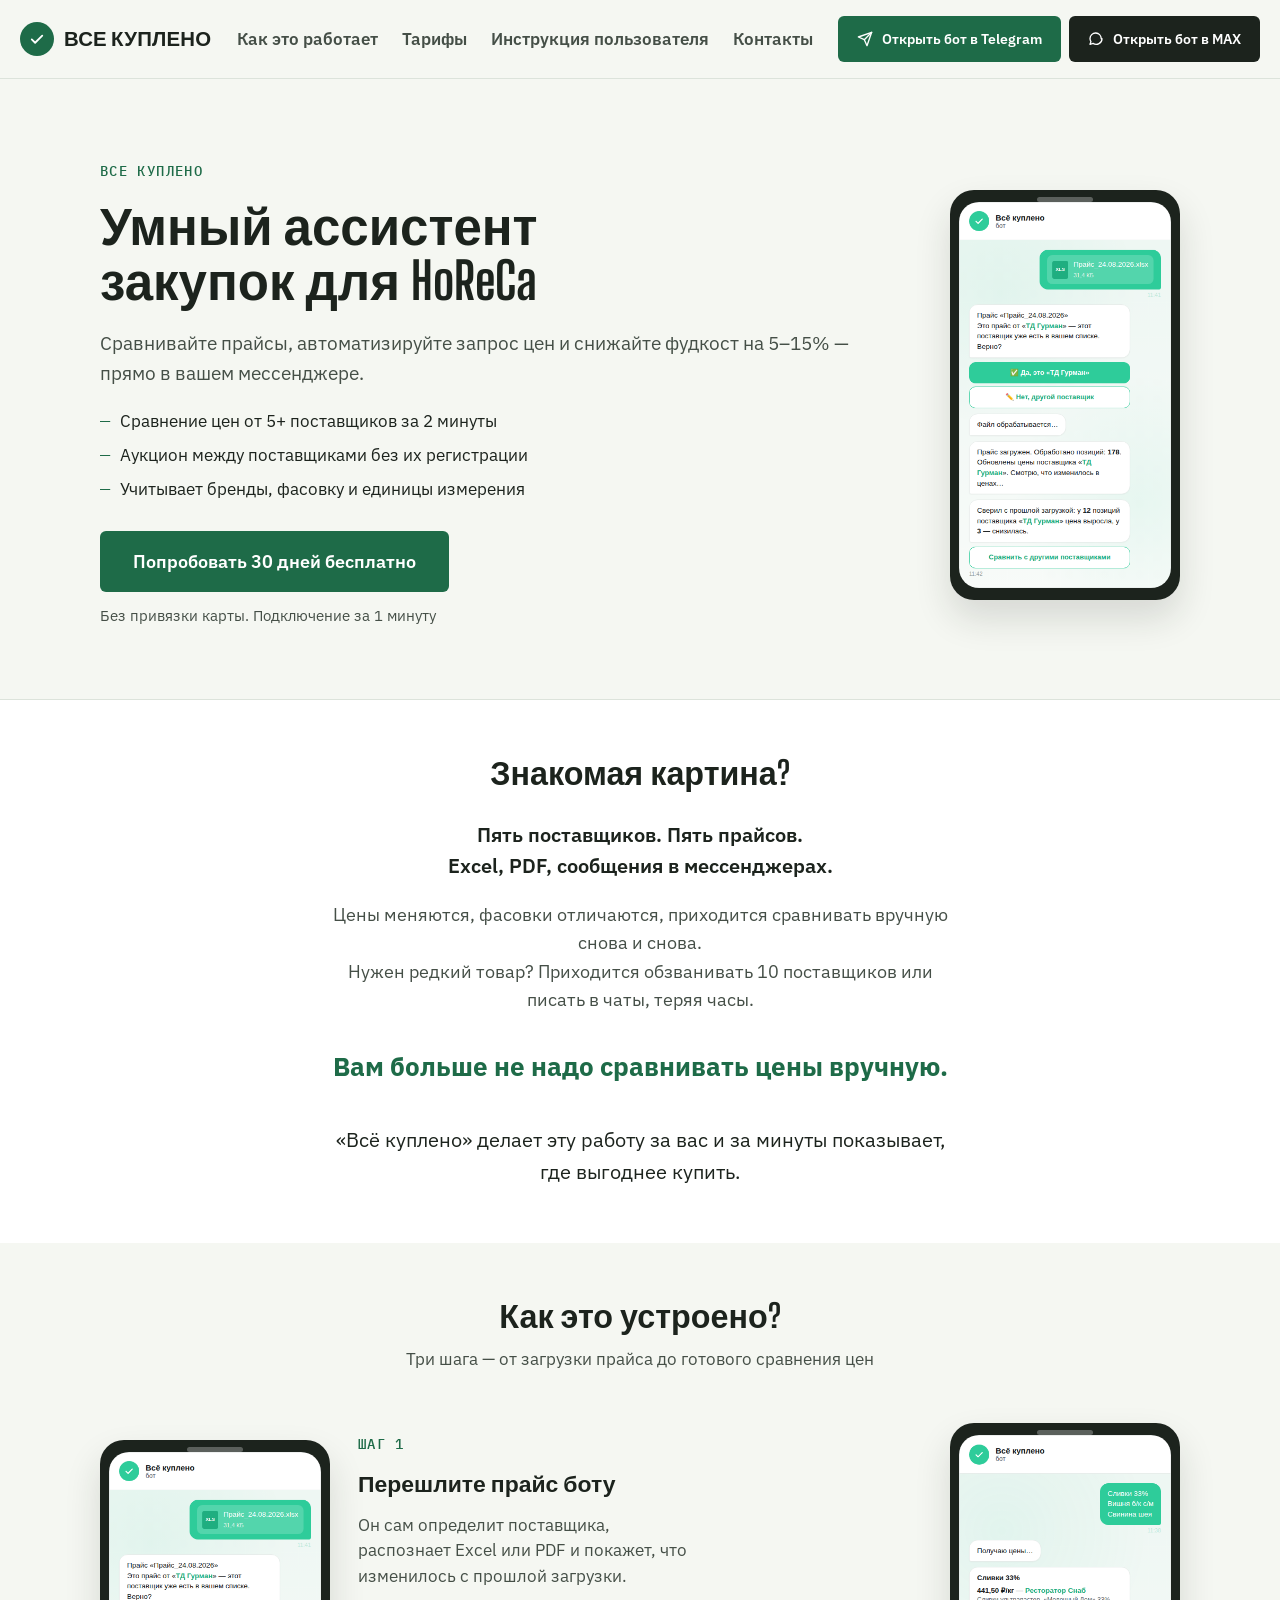
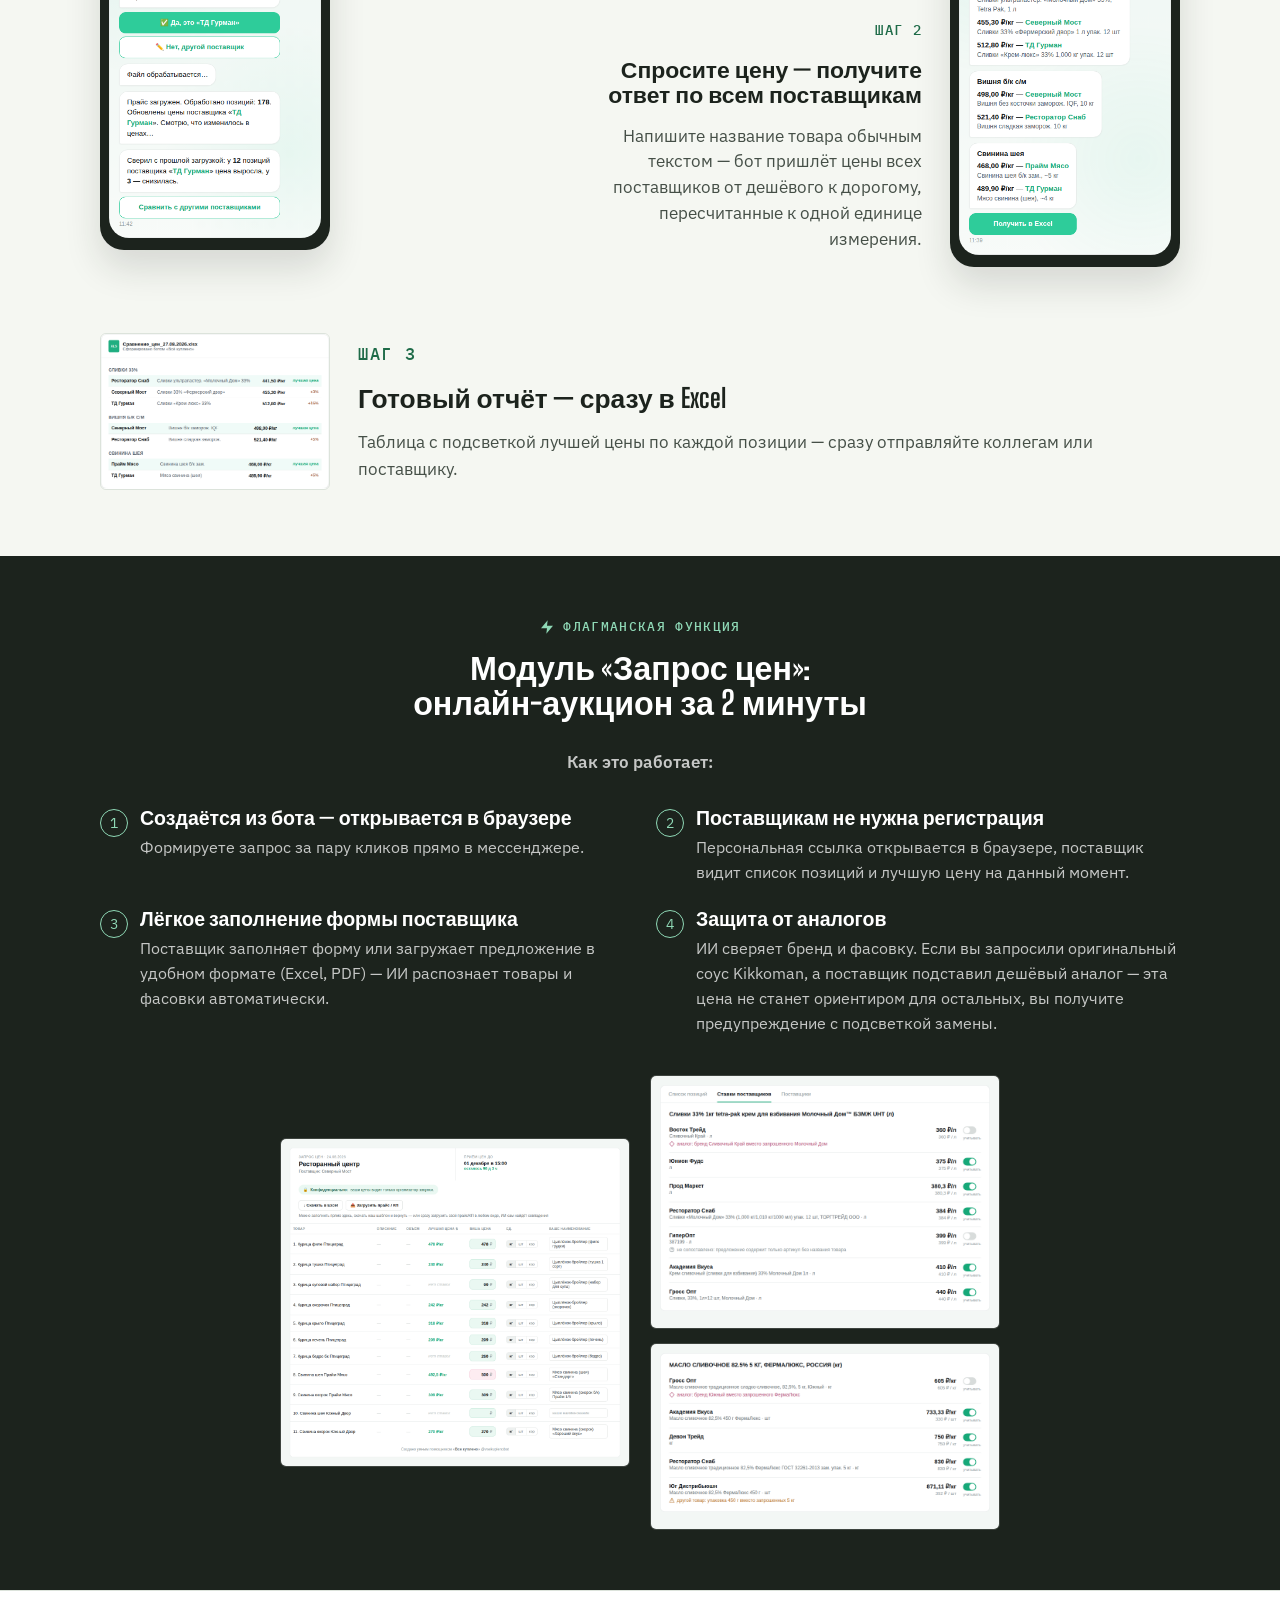
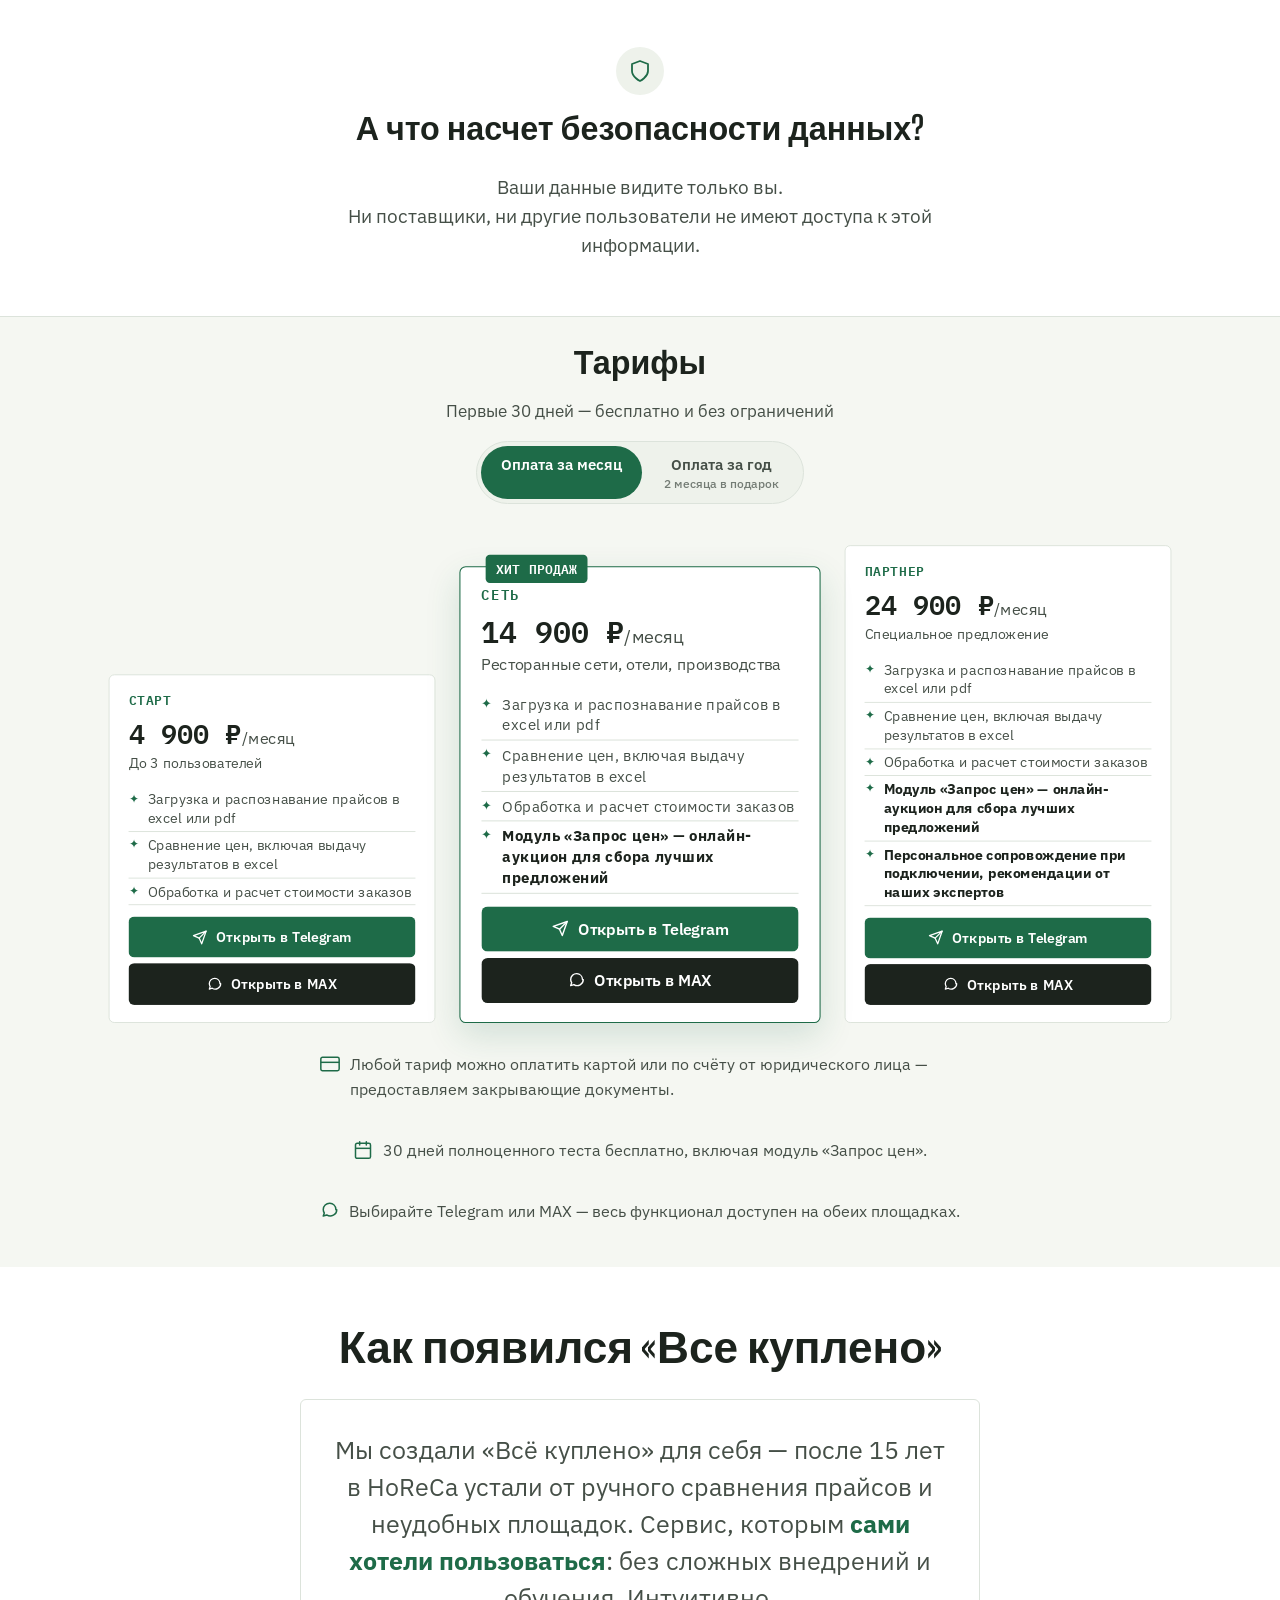
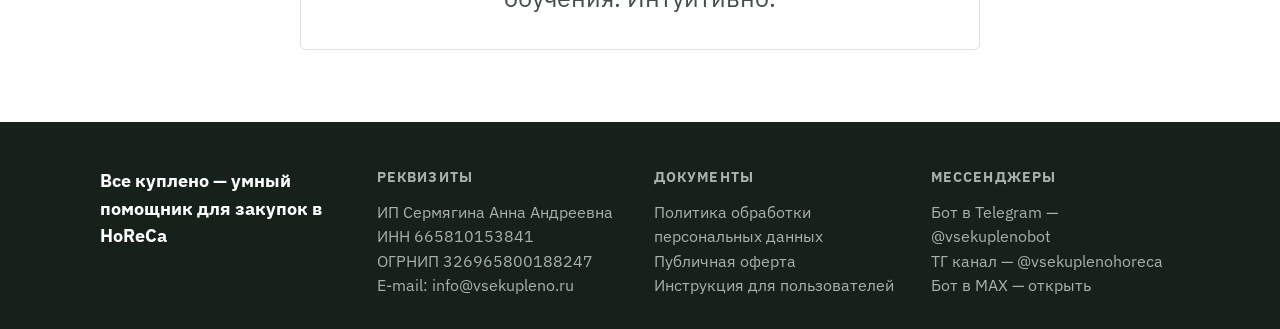
==== commit 210418ab: "Крупная доработка по замечаниям: композиция «Как это устроено», тарифы, тексты, фон, мобильная верси" ====
--- a/index.html
+++ b/index.html
@@ -115,13 +115,13 @@
   <section class="problem">
     <div class="container">
       <h2>Знакомая картина?</h2>
-      <p class="problem-lead">Пять поставщиков. Пять прайсов. Excel, PDF, сообщения в мессенджерах.</p>
+      <p class="problem-lead">Пять поставщиков. Пять прайсов.<br>Excel, PDF, сообщения в мессенджерах.</p>
       <p class="problem-detail">
         Цены меняются, фасовки отличаются, приходится сравнивать вручную снова и снова.<br>
         Нужен редкий товар? Приходится обзванивать 10 поставщиков или писать в чаты, теряя часы.
       </p>
       <p class="problem-solution">
-        <strong>Вам больше не надо сравнивать цены вручную.</strong><br>
+        <strong class="problem-solution-lead">Вам больше не надо сравнивать цены вручную.</strong><br>
         «Всё куплено» делает эту работу за вас и за минуты показывает, где выгоднее купить.
       </p>
     </div>
@@ -133,37 +133,36 @@
       <h2>Как это устроено?</h2>
       <p class="showcase-sub">Три шага — от загрузки прайса до готового сравнения цен</p>
 
-      <div class="showcase-row">
-        <div class="showcase-media">
+      <div class="showcase-duo">
+        <div class="showcase-duo-media showcase-duo-media-1">
           <div class="phone-mock">
             <div class="phone-mock-screen">
               <img src="assets/img/screen-upload.png" alt="Бот распознаёт присланный прайс, уточняет поставщика и сообщает, что изменилось в ценах">
             </div>
           </div>
         </div>
-        <div class="showcase-text">
-          <p class="eyebrow">Шаг 1</p>
-          <h3>Перешлите прайс боту</h3>
-          <p>Он сам определит поставщика, распознает Excel или PDF и покажет, что изменилось с прошлой загрузки.</p>
-        </div>
-      </div>
-
-      <div class="showcase-row reverse">
-        <div class="showcase-media">
+        <div class="showcase-duo-captions">
+          <div class="showcase-duo-caption caption-top">
+            <p class="eyebrow">Шаг 1</p>
+            <h3>Перешлите прайс боту</h3>
+            <p>Он сам определит поставщика, распознает Excel или PDF и покажет, что изменилось с прошлой загрузки.</p>
+          </div>
+          <div class="showcase-duo-caption caption-bottom">
+            <p class="eyebrow">Шаг 2</p>
+            <h3>Спросите цену — получите ответ по всем поставщикам</h3>
+            <p>Напишите название товара обычным текстом — бот пришлёт цены всех поставщиков от дешёвого к дорогому, пересчитанные к одной единице измерения.</p>
+          </div>
+        </div>
+        <div class="showcase-duo-media showcase-duo-media-2">
           <div class="phone-mock">
             <div class="phone-mock-screen">
               <img src="assets/img/screen-request.png" alt="Запрос цен по нескольким товарам сразу у всех поставщиков">
             </div>
           </div>
         </div>
-        <div class="showcase-text">
-          <p class="eyebrow">Шаг 2</p>
-          <h3>Спросите цену — получите ответ по всем поставщикам</h3>
-          <p>Напишите название товара обычным текстом — бот пришлёт цены всех поставщиков от дешёвого к дорогому, пересчитанные к одной единице измерения.</p>
-        </div>
-      </div>
-
-      <div class="showcase-row">
+      </div>
+
+      <div class="showcase-row showcase-step3">
         <div class="showcase-media">
           <img src="assets/img/screen-excel.png" alt="Готовый отчёт сравнения цен поставщиков в Excel с подсветкой лучшей цены">
         </div>
@@ -180,7 +179,7 @@
   <section id="tender" class="flagship">
     <div class="container">
       <p class="flagship-badge"><svg viewBox="0 0 24 24" width="16" height="16" fill="currentColor" aria-hidden="true"><polygon points="13 2 3 14 12 14 11 22 21 10 12 10 13 2"/></svg>Флагманская функция</p>
-      <h2>Модуль «Запрос цен»: честный онлайн-аукцион за 2 минуты</h2>
+      <h2>Модуль «Запрос цен»: онлайн-аукцион за 2 минуты</h2>
       <p class="flagship-lead">Как это работает:</p>
       <ol class="flagship-steps">
         <li>
@@ -189,15 +188,15 @@
         </li>
         <li>
           <h3>Поставщикам не нужна регистрация</h3>
-          <p>Персональная ссылка открывается в браузере — и сразу видна текущая лучшая цена.</p>
+          <p>Персональная ссылка открывается в браузере, поставщик видит список позиций и лучшую цену на данный момент.</p>
         </li>
         <li>
-          <h3>Форма вручную или своё КП</h3>
-          <p>Поставщик заполняет форму сам или загружает предложение в своём формате (Excel, PDF) — ИИ распознает товары и фасовки автоматически.</p>
+          <h3>Лёгкое заполнение формы поставщика</h3>
+          <p>Поставщик заполняет форму или загружает предложение в удобном формате (Excel, PDF) — ИИ распознает товары и фасовки автоматически.</p>
         </li>
         <li>
-          <h3>Защита от «нечестных» аналогов</h3>
-          <p>ИИ сверяет бренд и фасовку. Если вы запросили оригинальный соус Kikkoman, а поставщик подставил дешёвый аналог — эта цена не станет ориентиром для остальных, вы получите предупреждение с подсветкой подмены.</p>
+          <h3>Защита от аналогов</h3>
+          <p>ИИ сверяет бренд и фасовку. Если вы запросили оригинальный соус Kikkoman, а поставщик подставил дешёвый аналог — эта цена не станет ориентиром для остальных, вы получите предупреждение с подсветкой замены.</p>
         </li>
       </ol>
       <div class="flagship-media">
@@ -239,8 +238,8 @@
       <p class="pricing-sub">Первые 30 дней — бесплатно и без ограничений</p>
       <div class="pricing-toggle-wrap">
         <div class="period-switch" role="group" aria-label="Период оплаты">
-          <button type="button" class="period-switch-btn is-active" data-period="month">Помесячно</button>
-          <button type="button" class="period-switch-btn" data-period="year">На год <span class="period-switch-save">2 мес. в подарок</span></button>
+          <button type="button" class="period-switch-btn is-active" data-period="month">Оплата за месяц</button>
+          <button type="button" class="period-switch-btn" data-period="year">Оплата за год<span class="period-switch-save">2 месяца в подарок</span></button>
         </div>
       </div>
       <div class="pricing-grid" id="pricing-grid">
--- a/styles.css
+++ b/styles.css
@@ -12,6 +12,7 @@
   --max-width: 1120px;
   --footer-bg: #16211C;
   --footer-text-muted: #A7B3A8;
+  --bg-white: #FFFFFF;
 }
 
 * { box-sizing: border-box; }
@@ -122,10 +123,17 @@
 }
 .btn-text-short { display: none; }
 @media (max-width: 620px) {
+  .header-inner { gap: 8px; padding: 14px 14px; }
+  .logo { font-size: 1.02rem; gap: 7px; }
+  .logo-badge { width: 28px; height: 28px; }
   .header-cta { gap: 6px; }
-  .header-cta .btn { padding: 9px 12px; font-size: 0.8rem; min-width: 0; }
+  .header-cta .btn { padding: 9px 12px; font-size: 0.78rem; min-width: 0; gap: 0; }
+  .header-cta .btn-icon { display: none; }
   .btn-text-full { display: none; }
   .btn-text-short { display: inline; }
+}
+@media (max-width: 360px) {
+  .logo-badge { display: none; }
 }
 
 /* Hero */
@@ -169,7 +177,7 @@
 .hero-proof { justify-self: end; max-width: 230px; width: 100%; align-self: center; }
 @media (max-width: 900px) {
   .hero-grid { grid-template-columns: 1fr; }
-  .hero-proof { justify-self: start; margin-top: 8px; max-width: 230px; }
+  .hero-proof { justify-self: center; margin: 8px auto 0; max-width: 230px; }
 }
 @media (max-width: 600px) {
   .hero h1 { font-size: 2.3rem; }
@@ -203,10 +211,11 @@
 .phone-mock-screen img { width: 100%; height: auto; display: block; }
 
 /* Problem section */
-.problem { padding: 56px 0; border-top: 1px solid var(--border); text-align: center; }
+.problem { padding: 56px 0; border-top: 1px solid var(--border); text-align: center; background: var(--bg-white); }
 .problem-lead { max-width: 640px; margin: 0 auto 18px; font-size: 1.2rem; font-weight: 600; color: var(--text); }
 .problem-detail { max-width: 640px; margin: 0 auto 32px; font-size: 1.08rem; }
 .problem-solution { max-width: 640px; margin: 0 auto; font-size: 1.2rem; color: var(--text); }
+.problem-solution-lead { display: block; font-size: 1.55rem; color: var(--accent); margin-bottom: 6px; }
 .problem-solution strong { color: var(--accent); }
 
 /* Flagship feature: "Запрос цен" */
@@ -262,6 +271,7 @@
 .flagship-media {
   display: grid;
   grid-template-columns: 1fr 1fr;
+  align-items: center;
   gap: 20px;
   max-width: 720px;
   margin: 0 auto;
@@ -283,16 +293,7 @@
 /* Product showcase (screenshots) */
 .showcase { padding: 56px 0; }
 .showcase-sub { text-align: center; max-width: 560px; margin: -16px auto 42px; }
-.showcase-row {
-  display: grid;
-  grid-template-columns: 1.1fr 1fr;
-  align-items: center;
-  gap: 44px;
-  margin-bottom: 58px;
-}
-.showcase-row:last-child { margin-bottom: 0; }
-.showcase-row.reverse .showcase-media { order: 2; }
-.showcase-row.reverse .showcase-text { order: 1; }
+
 .showcase-media img {
   width: 100%;
   height: auto;
@@ -301,23 +302,62 @@
   border: 1px solid var(--border);
   cursor: zoom-in;
 }
-.showcase-media .phone-mock { max-width: 240px; margin: 0 auto; }
 .showcase-text h3 { font-size: 1.55rem; margin-bottom: 12px; }
 .showcase-text p { font-size: 1.02rem; }
+
+/* Steps 1+2: phones pushed to the edges, captions nested between them */
+.showcase-duo {
+  display: flex;
+  align-items: stretch;
+  gap: 28px;
+  margin-bottom: 48px;
+}
+.showcase-duo-media {
+  width: 230px;
+  flex-shrink: 0;
+  display: flex;
+  align-items: center;
+  justify-content: center;
+}
+.showcase-duo-media .phone-mock { width: 100%; }
+.showcase-duo-captions {
+  flex: 1;
+  min-width: 0;
+  display: flex;
+  flex-direction: column;
+  justify-content: space-between;
+  padding: 6px 0;
+}
+.showcase-duo-caption { max-width: 340px; }
+.showcase-duo-caption.caption-top { align-self: flex-start; text-align: left; }
+.showcase-duo-caption.caption-bottom { align-self: flex-end; text-align: right; }
+.showcase-duo-caption h3 { font-size: 1.35rem; margin-bottom: 8px; }
+.showcase-duo-caption p:not(.eyebrow) { font-size: 0.98rem; }
+
+/* Step 3: image aligned to same left edge as step 1's phone */
+.showcase-step3 {
+  display: flex;
+  align-items: center;
+  gap: 28px;
+}
+.showcase-step3 .showcase-media { width: 230px; flex-shrink: 0; }
+.showcase-step3 .showcase-text { flex: 1; text-align: left; }
+
 @media (max-width: 860px) {
-  .showcase-row, .showcase-row.reverse {
-    grid-template-columns: 1fr;
-    gap: 24px;
-  }
-  .showcase-row.reverse .showcase-media,
-  .showcase-row.reverse .showcase-text,
-  .showcase-row .showcase-media,
-  .showcase-row .showcase-text { order: initial; }
-  .showcase-media { max-width: 420px; margin: 0 auto; }
+  .showcase-duo { flex-direction: column; gap: 24px; }
+  .showcase-duo-captions { display: contents; }
+  .showcase-duo-media { width: 100%; max-width: 260px; margin: 0 auto; }
+  .showcase-duo-media-1 { order: 2; }
+  .showcase-duo-caption.caption-top { order: 1; text-align: center; align-self: center; max-width: 420px; margin: 0 auto; }
+  .showcase-duo-caption.caption-bottom { order: 3; text-align: center; align-self: center; max-width: 420px; margin: 0 auto; }
+  .showcase-duo-media-2 { order: 4; }
+
+  .showcase-step3 { flex-direction: column; gap: 20px; text-align: center; }
+  .showcase-step3 .showcase-text { order: 1; text-align: center; }
+  .showcase-step3 .showcase-media { order: 2; width: 100%; max-width: 340px; margin: 0 auto; }
 }
 @media (max-width: 560px) {
-  .showcase-media { max-width: 260px; }
-  .showcase-media .phone-mock { max-width: 200px; }
+  .showcase-duo-media { max-width: 200px; }
 }
 
 /* Video placeholder (filled in later step) */
@@ -330,6 +370,7 @@
   border-top: 1px solid var(--border);
   border-bottom: 1px solid var(--border);
   text-align: center;
+  background: var(--bg-white);
 }
 .safety-icon {
   display: inline-flex;
@@ -345,9 +386,9 @@
 .safety p { max-width: 640px; margin: 0 auto; font-size: 1.1rem; }
 
 /* Pricing */
-.pricing { padding: 56px 0; }
-.pricing-sub { text-align: center; max-width: 560px; margin: -14px auto 32px; }
-.pricing-toggle-wrap { display: flex; justify-content: center; margin-bottom: 32px; }
+.pricing { padding: 28px 0; }
+.pricing-sub { text-align: center; max-width: 560px; margin: -10px auto 16px; }
+.pricing-toggle-wrap { display: flex; justify-content: center; margin-bottom: 16px; }
 .period-switch {
   display: inline-flex;
   padding: 4px;
@@ -364,35 +405,46 @@
   background: transparent;
   border: none;
   border-radius: 999px;
-  padding: 10px 20px;
+  padding: 8px 20px;
   cursor: pointer;
   display: inline-flex;
-  align-items: center;
-  gap: 8px;
+  flex-direction: column;
+  align-items: center;
+  gap: 1px;
   transition: background .15s ease, color .15s ease;
 }
 .period-switch-btn.is-active { background: var(--accent); color: #fff; }
 .period-switch-save {
-  font-family: "IBM Plex Mono", monospace;
+  font-family: "IBM Plex Sans", sans-serif;
   font-size: 0.72rem;
-  font-weight: 600;
-  color: var(--accent);
-  background: rgba(30, 107, 72, 0.12);
-  padding: 2px 8px;
-  border-radius: 999px;
-}
-.period-switch-btn.is-active .period-switch-save { color: #fff; background: rgba(255, 255, 255, 0.22); }
-.pricing-grid { display: grid; grid-template-columns: repeat(3, 1fr); gap: 24px; }
+  font-weight: 500;
+  color: inherit;
+  opacity: 0.72;
+}
+.pricing-grid { display: grid; grid-template-columns: repeat(3, 1fr); gap: 24px; align-items: end; }
 .price-card {
   background: var(--card);
   border: 1px solid var(--border);
   border-radius: var(--radius);
-  padding: 28px 24px;
+  padding: 18px 20px;
   position: relative;
   display: flex;
   flex-direction: column;
-}
-.price-card--highlight { border-color: var(--accent); border-width: 1.5px; }
+  transform-origin: bottom center;
+  transform: scale(0.95);
+}
+.price-card--highlight {
+  border-color: var(--accent);
+  border-width: 1.5px;
+  transform: scale(1.05);
+  box-shadow: 0 12px 32px rgba(30, 107, 72, 0.16);
+  z-index: 1;
+  animation: price-card-glow 3.2s ease-in-out infinite;
+}
+@keyframes price-card-glow {
+  0%, 100% { box-shadow: 0 12px 32px rgba(30, 107, 72, 0.16); }
+  50% { box-shadow: 0 12px 40px rgba(30, 107, 72, 0.4); }
+}
 .plan-highlight {
   font-family: "IBM Plex Mono", monospace;
   font-size: 0.72rem;
@@ -424,53 +476,62 @@
   letter-spacing: 0.08em;
   text-transform: uppercase;
   color: var(--accent);
-  margin-bottom: 10px;
-}
-.plan-subtitle { font-size: 0.9rem; margin-bottom: 18px; margin-top: -6px; }
+  margin-bottom: 6px;
+}
+.plan-subtitle { font-size: 0.88rem; margin-bottom: 6px; margin-top: -4px; }
 .plan-price {
   font-family: "IBM Plex Mono", monospace;
   font-variant-numeric: tabular-nums;
-  font-size: 2rem;
+  font-size: 1.7rem;
   font-weight: 600;
-  margin-bottom: 4px;
+  margin-bottom: 2px;
 }
 .plan-price span { font-family: "IBM Plex Sans", sans-serif; font-size: 1rem; font-weight: 400; color: var(--text-muted); }
-.plan-features { list-style: none; padding: 0; margin: 18px 0 24px; flex: 1; }
+.plan-features { list-style: none; padding: 0; margin: 6px 0 12px; flex: 1; }
 .plan-features li {
-  padding: 9px 0 9px 22px;
+  padding: 4px 0 4px 20px;
   border-bottom: 1px solid var(--border);
   color: var(--text-muted);
-  font-size: 0.92rem;
+  font-size: 0.86rem;
+  line-height: 1.35;
   position: relative;
 }
 .plan-features li::before {
   content: "✦";
   position: absolute;
   left: 0;
-  top: 9px;
+  top: 4px;
   color: var(--accent);
   font-size: 0.85em;
 }
 .plan-features li strong { color: var(--text); font-weight: 700; }
-.plan-actions { display: flex; flex-direction: column; gap: 10px; }
-.plan-actions .btn { padding: 13px 20px; }
-@media (max-width: 900px) { .pricing-grid { grid-template-columns: 1fr; } }
+.plan-actions { display: flex; flex-direction: column; gap: 6px; }
+.plan-actions .btn { padding: 9px 16px; font-size: 0.88rem; }
+@media (max-width: 900px) {
+  .pricing-grid { grid-template-columns: 1fr; align-items: center; justify-items: center; }
+  .price-card { width: 100%; max-width: 400px; transform: none; }
+  .price-card--highlight { transform: none; }
+  @keyframes price-card-glow {
+    0%, 100% { box-shadow: 0 8px 24px rgba(30, 107, 72, 0.18); }
+    50% { box-shadow: 0 8px 32px rgba(30, 107, 72, 0.42); }
+  }
+}
 
 .pricing-assurance {
   max-width: 640px;
-  margin: 40px auto 0;
-  padding-top: 28px;
-  border-top: 1px solid var(--border);
+  margin: 14px auto 0;
   display: flex;
   flex-direction: column;
-  gap: 12px;
+  gap: 6px;
 }
 .pricing-assurance-item {
   display: flex;
   align-items: flex-start;
-  gap: 12px;
-  font-size: 0.95rem;
+  justify-content: center;
+  gap: 10px;
+  font-size: 0.92rem;
   color: var(--text-muted);
+  text-align: left;
 }
 .pricing-assurance-item svg { flex-shrink: 0; margin-top: 2px; color: var(--accent); }
 
@@ -492,6 +553,10 @@
   max-height: 100%;
   border-radius: var(--radius);
   box-shadow: 0 20px 60px rgba(0, 0, 0, 0.4);
+}
+@media (max-width: 700px) {
+  .lightbox { padding: 14px; align-items: flex-start; overflow-y: auto; cursor: default; }
+  .lightbox img { max-height: none; width: 100%; max-width: 640px; margin: 0 auto; display: block; }
 }
 .lightbox-close {
   position: absolute;
@@ -510,8 +575,9 @@
 }
 
 /* About */
-.about { padding: 56px 0 72px; }
+.about { padding: 56px 0 72px; background: var(--bg-white); }
 .about-inner { max-width: 720px; margin: 0 auto; text-align: center; }
+.about h2 { font-size: 2.6rem; text-align: center; }
 .about-card {
   border: 1px solid var(--border);
   border-radius: var(--radius);
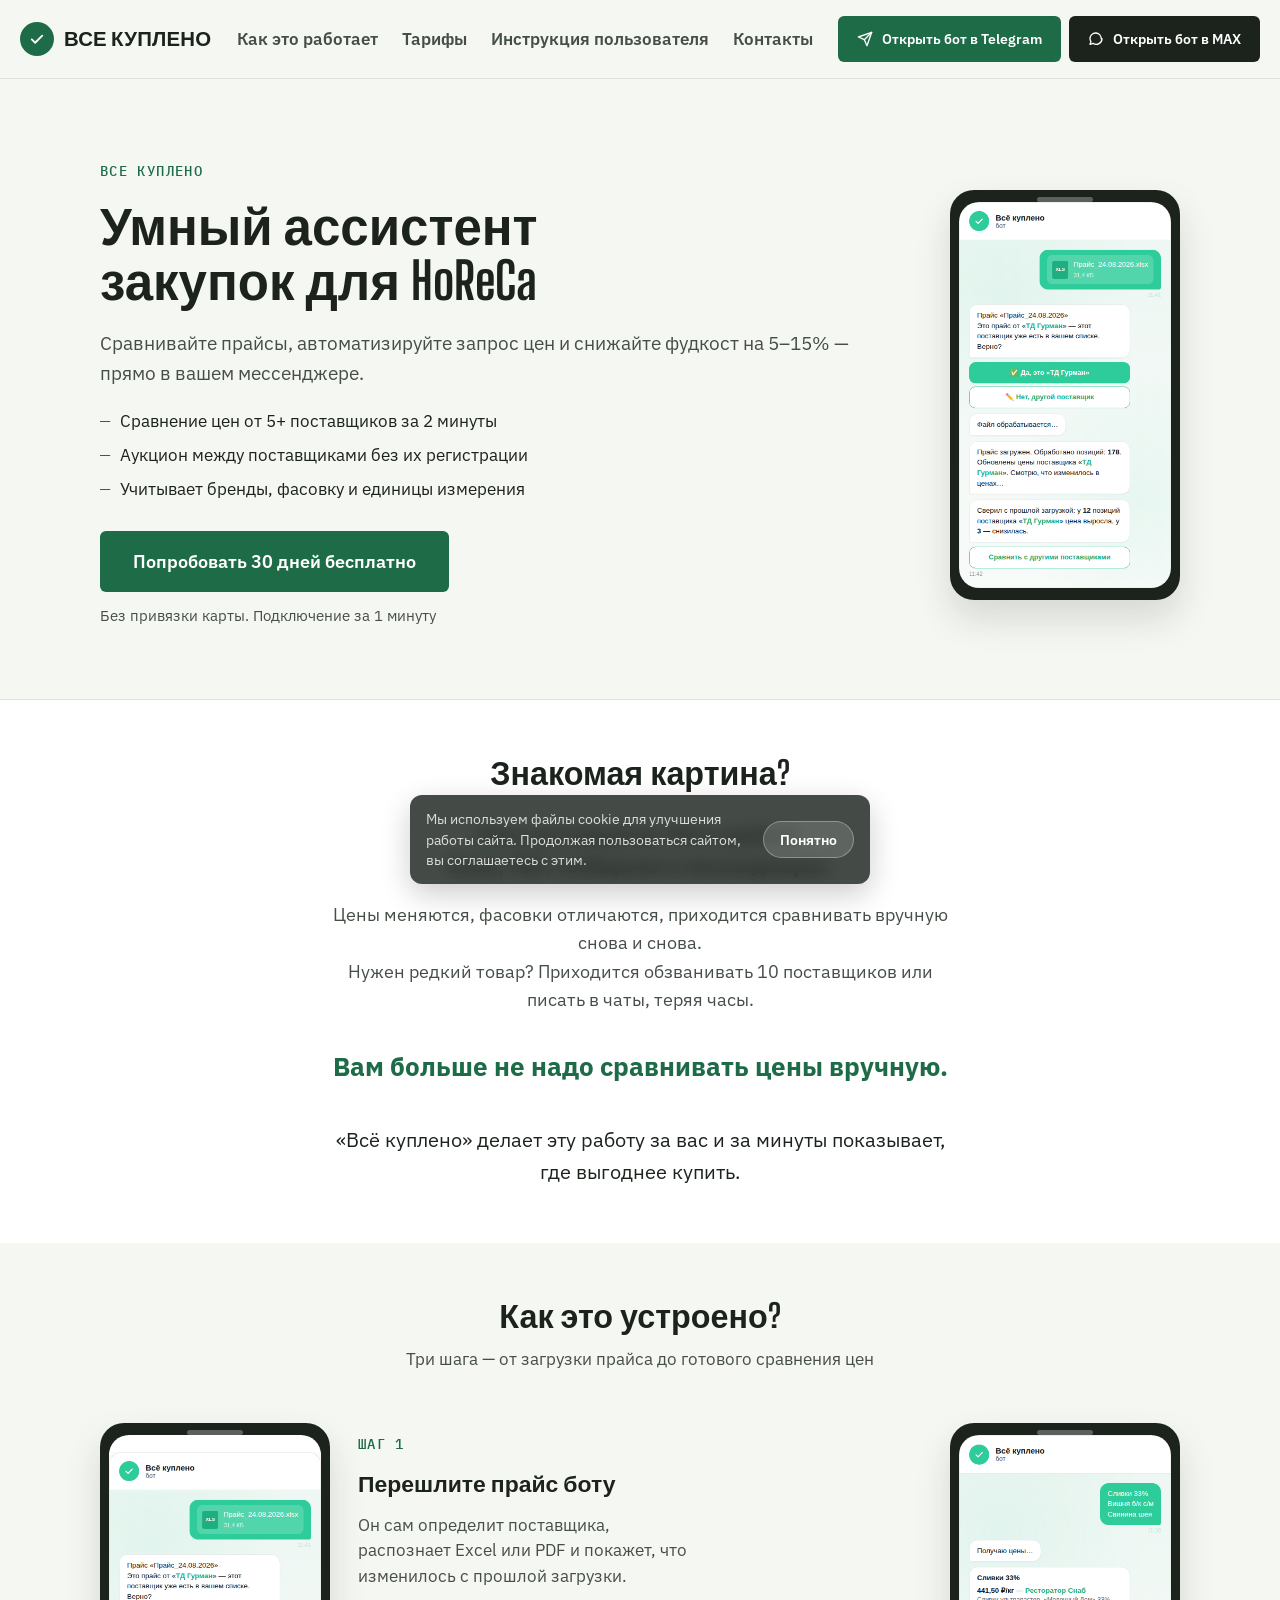
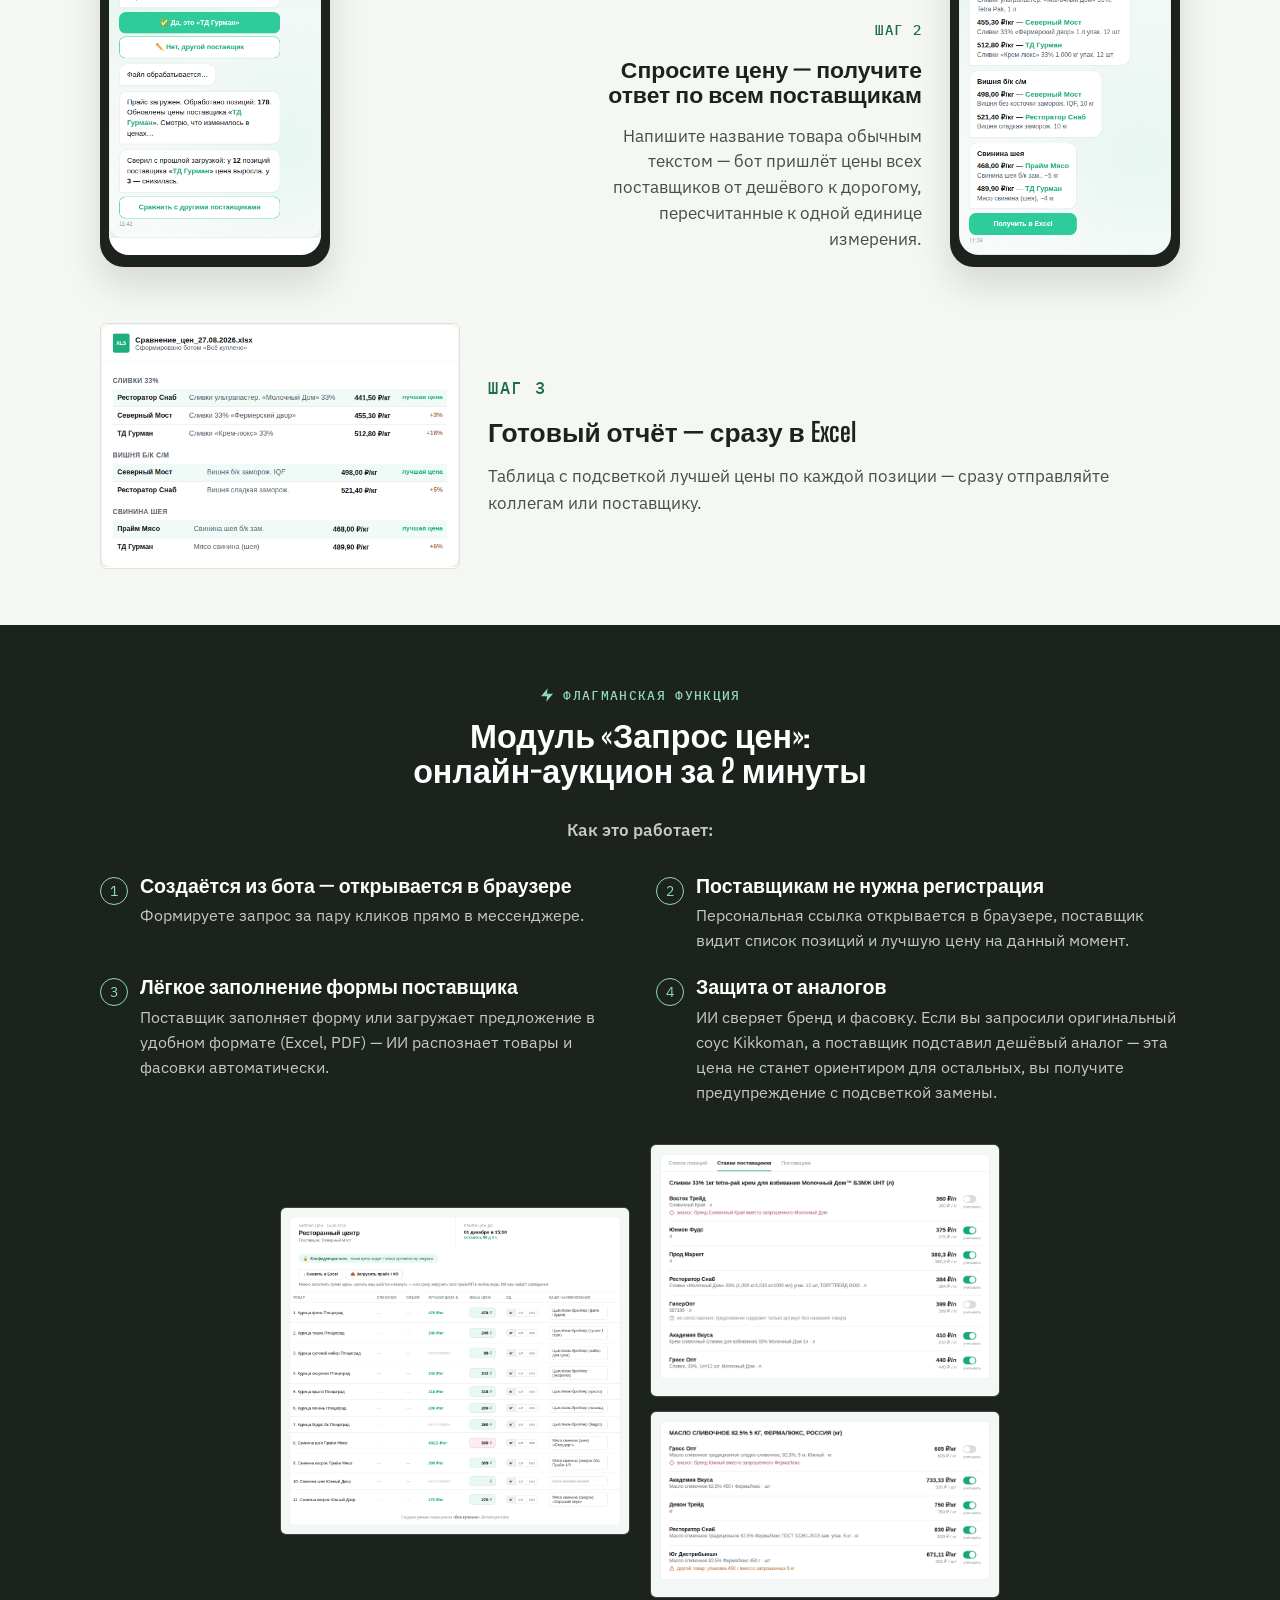
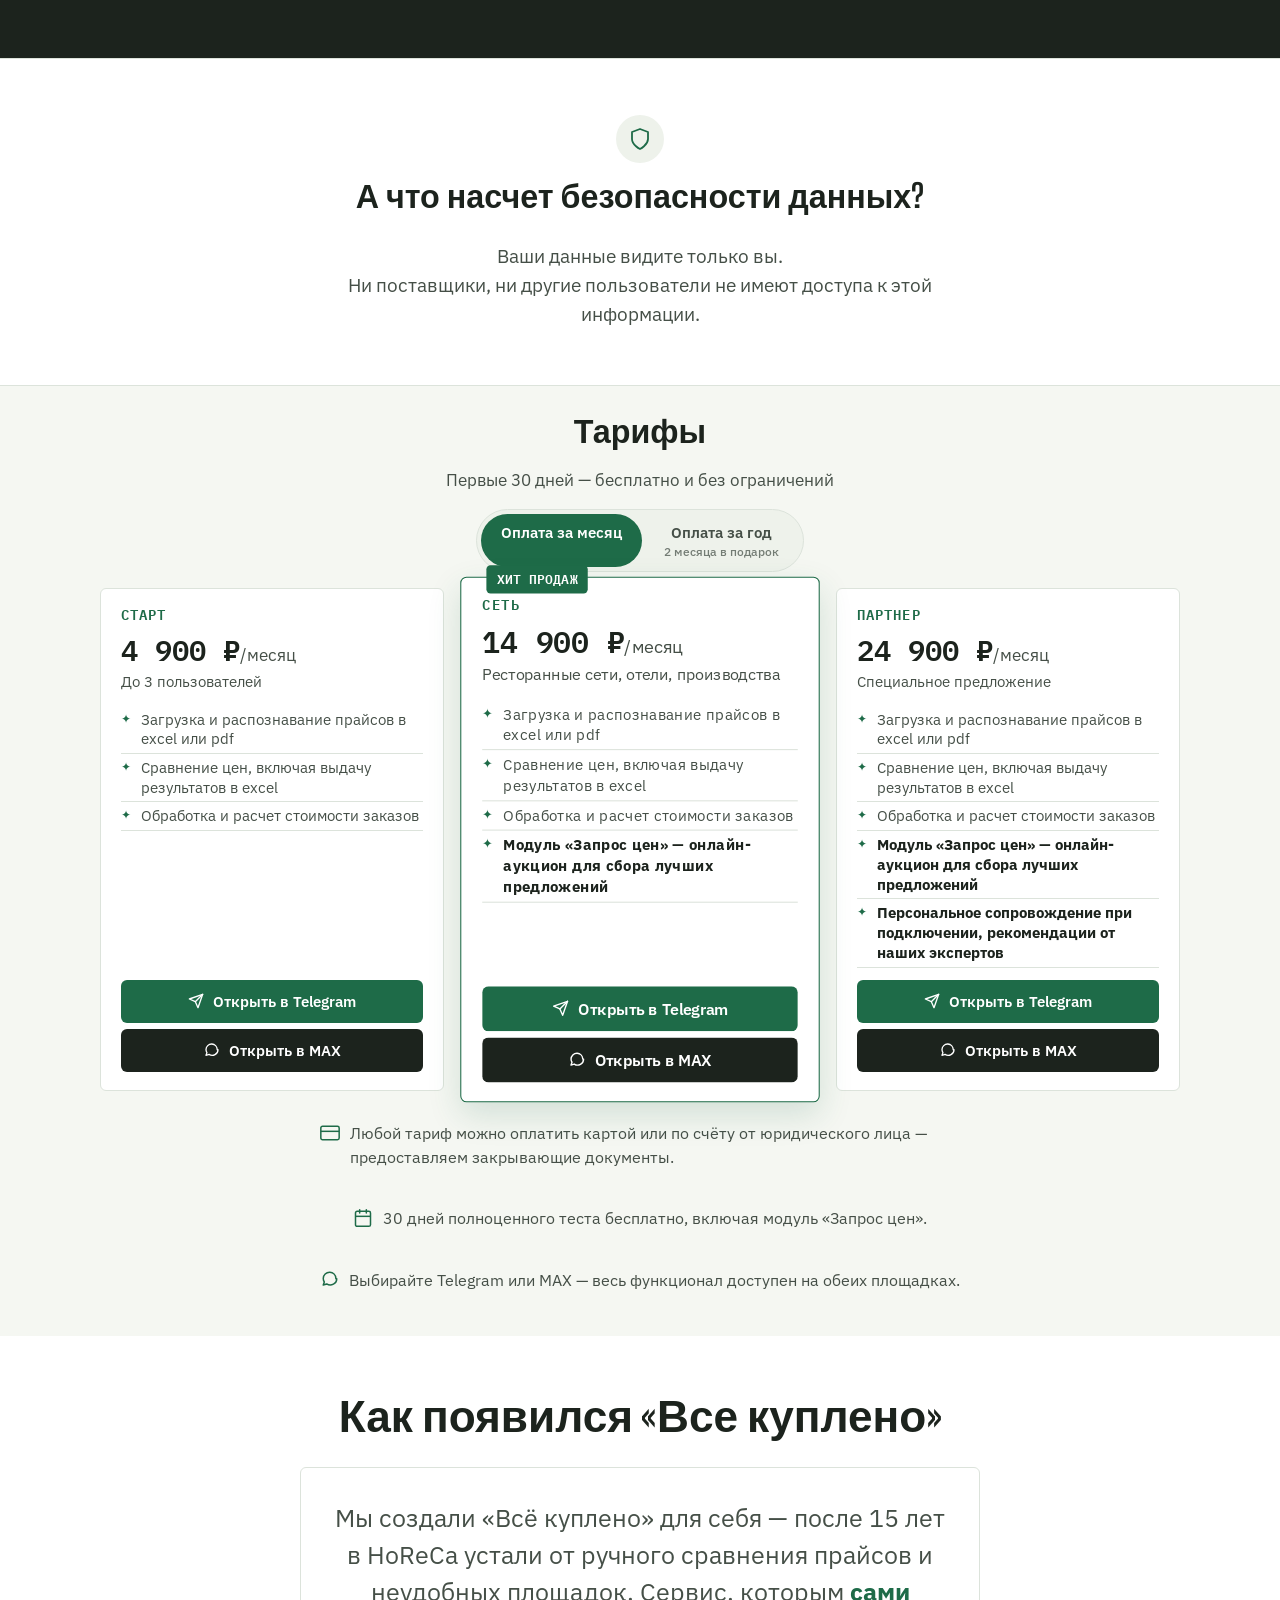
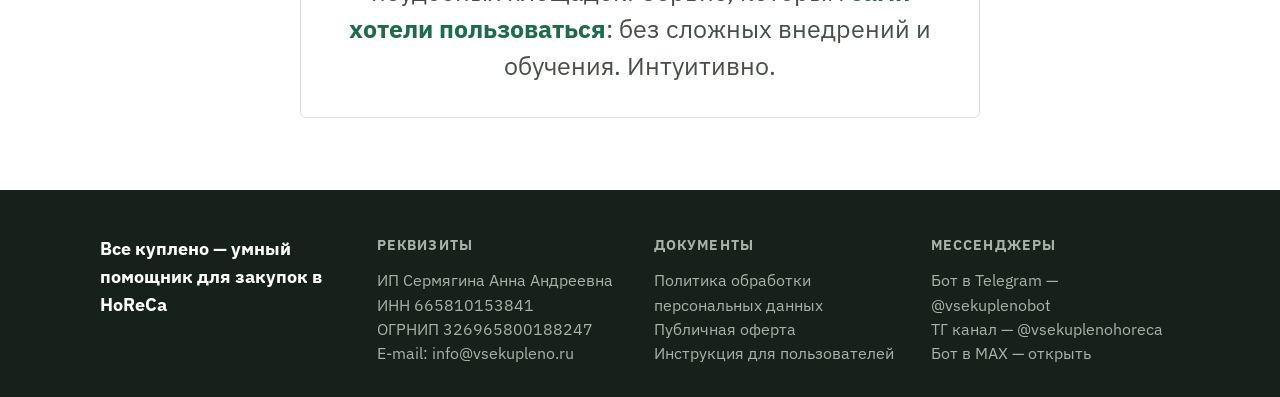
==== commit c9fa1ccb: "Исправить лайтбокс, размер карточек тарифов, добавить «наверх» и уведомление о cookie - Кнопки Teleg" ====
--- a/index.html
+++ b/index.html
@@ -179,7 +179,7 @@
   <section id="tender" class="flagship">
     <div class="container">
       <p class="flagship-badge"><svg viewBox="0 0 24 24" width="16" height="16" fill="currentColor" aria-hidden="true"><polygon points="13 2 3 14 12 14 11 22 21 10 12 10 13 2"/></svg>Флагманская функция</p>
-      <h2>Модуль «Запрос цен»: онлайн-аукцион за 2 минуты</h2>
+      <h2>Модуль «Запрос цен»:<br>онлайн-аукцион за 2 минуты</h2>
       <p class="flagship-lead">Как это работает:</p>
       <ol class="flagship-steps">
         <li>
@@ -306,6 +306,17 @@
     <img id="lightbox-img" src="" alt="">
   </div>
 
+  <!-- ==================== НАВЕРХ ==================== -->
+  <button type="button" class="back-to-top" id="back-to-top" aria-label="Наверх">
+    <svg viewBox="0 0 24 24" width="20" height="20" fill="none" aria-hidden="true"><path d="M12 19V5M5 12l7-7 7 7" stroke="currentColor" stroke-width="2.2" stroke-linecap="round" stroke-linejoin="round"/></svg>
+  </button>
+
+  <!-- ==================== COOKIE ==================== -->
+  <div class="cookie-banner" id="cookie-banner" hidden>
+    <p>Мы используем файлы cookie для улучшения работы сайта. Продолжая пользоваться сайтом, вы соглашаетесь с этим.</p>
+    <button type="button" class="cookie-accept" id="cookie-accept">Понятно</button>
+  </div>
+
   <script src="config.js"></script>
   <script src="script.js"></script>
 </body>
--- a/styles.css
+++ b/styles.css
@@ -173,6 +173,7 @@
 .hero-cta .btn-lg { min-width: 300px; }
 .hero-cta-choice { display: flex; gap: 10px; margin-top: 12px; flex-wrap: wrap; }
 .hero-cta-choice[hidden] { display: none; }
+.hero-cta-choice .btn { flex: 1; min-width: 140px; justify-content: center; }
 .hero-note { margin-top: 12px; font-size: 0.9rem; }
 .hero-proof { justify-self: end; max-width: 230px; width: 100%; align-self: center; }
 @media (max-width: 900px) {
@@ -208,7 +209,7 @@
   overflow: hidden;
   background: var(--card);
 }
-.phone-mock-screen img { width: 100%; height: auto; display: block; }
+.phone-mock-screen img { width: 100%; height: auto; display: block; cursor: zoom-in; }
 
 /* Problem section */
 .problem { padding: 56px 0; border-top: 1px solid var(--border); text-align: center; background: var(--bg-white); }
@@ -320,6 +321,13 @@
   justify-content: center;
 }
 .showcase-duo-media .phone-mock { width: 100%; }
+.showcase-duo-media .phone-mock-screen {
+  aspect-ratio: 400 / 793;
+  display: flex;
+  align-items: center;
+  overflow: hidden;
+}
+.showcase-duo-media .phone-mock-screen img { width: 100%; height: auto; }
 .showcase-duo-captions {
   flex: 1;
   min-width: 0;
@@ -340,7 +348,7 @@
   align-items: center;
   gap: 28px;
 }
-.showcase-step3 .showcase-media { width: 230px; flex-shrink: 0; }
+.showcase-step3 .showcase-media { width: 360px; flex-shrink: 0; }
 .showcase-step3 .showcase-text { flex: 1; text-align: left; }
 
 @media (max-width: 860px) {
@@ -421,7 +429,7 @@
   color: inherit;
   opacity: 0.72;
 }
-.pricing-grid { display: grid; grid-template-columns: repeat(3, 1fr); gap: 24px; align-items: end; }
+.pricing-grid { display: grid; grid-template-columns: repeat(3, 1fr); gap: 24px; align-items: stretch; }
 .price-card {
   background: var(--card);
   border: 1px solid var(--border);
@@ -430,13 +438,12 @@
   position: relative;
   display: flex;
   flex-direction: column;
-  transform-origin: bottom center;
-  transform: scale(0.95);
 }
 .price-card--highlight {
   border-color: var(--accent);
   border-width: 1.5px;
-  transform: scale(1.05);
+  transform: scale(1.045);
+  transform-origin: center;
   box-shadow: 0 12px 32px rgba(30, 107, 72, 0.16);
   z-index: 1;
   animation: price-card-glow 3.2s ease-in-out infinite;
@@ -559,19 +566,20 @@
   .lightbox img { max-height: none; width: 100%; max-width: 640px; margin: 0 auto; display: block; }
 }
 .lightbox-close {
-  position: absolute;
-  top: 20px;
-  right: 24px;
-  width: 40px;
-  height: 40px;
+  position: fixed;
+  top: 16px;
+  right: 16px;
+  width: 42px;
+  height: 42px;
   border-radius: 50%;
-  border: 1px solid rgba(255, 255, 255, 0.3);
-  background: transparent;
+  border: 1px solid rgba(255, 255, 255, 0.35);
+  background: rgba(16, 20, 15, 0.75);
   color: #fff;
   cursor: pointer;
   display: flex;
   align-items: center;
   justify-content: center;
+  z-index: 101;
 }
 
 /* About */
@@ -661,3 +669,71 @@
   border-radius: 4px;
   font-size: 0.9em;
 }
+
+/* Back to top */
+.back-to-top {
+  position: fixed;
+  right: 20px;
+  bottom: 20px;
+  width: 46px;
+  height: 46px;
+  border-radius: 50%;
+  background: var(--accent);
+  color: #fff;
+  border: none;
+  display: flex;
+  align-items: center;
+  justify-content: center;
+  cursor: pointer;
+  box-shadow: 0 8px 20px rgba(28, 35, 29, 0.28);
+  opacity: 0;
+  transform: translateY(10px);
+  pointer-events: none;
+  transition: opacity .2s ease, transform .2s ease, background .15s ease;
+  z-index: 40;
+}
+.back-to-top.visible { opacity: 1; transform: translateY(0); pointer-events: auto; }
+.back-to-top:hover { background: var(--accent-dark); }
+@media (max-width: 620px) {
+  .back-to-top { right: 14px; bottom: 14px; width: 42px; height: 42px; }
+}
+
+/* Cookie notice */
+.cookie-banner {
+  position: fixed;
+  left: 16px;
+  right: 16px;
+  bottom: 16px;
+  max-width: 460px;
+  margin: 0 auto;
+  background: rgba(28, 35, 29, 0.82);
+  backdrop-filter: blur(8px);
+  color: #fff;
+  padding: 14px 16px;
+  border-radius: 12px;
+  display: flex;
+  align-items: center;
+  gap: 14px;
+  z-index: 50;
+  box-shadow: 0 10px 30px rgba(0, 0, 0, 0.2);
+}
+.cookie-banner[hidden] { display: none; }
+.cookie-banner p { color: rgba(255, 255, 255, 0.82); font-size: 0.85rem; margin: 0; flex: 1; line-height: 1.4; }
+.cookie-accept {
+  flex-shrink: 0;
+  background: rgba(255, 255, 255, 0.14);
+  color: #fff;
+  border: 1px solid rgba(255, 255, 255, 0.32);
+  border-radius: 999px;
+  padding: 8px 16px;
+  font-size: 0.85rem;
+  font-weight: 600;
+  cursor: pointer;
+  font-family: "IBM Plex Sans", sans-serif;
+  transition: background .15s ease;
+}
+.cookie-accept:hover { background: rgba(255, 255, 255, 0.26); }
+@media (max-width: 560px) {
+  .cookie-banner { flex-direction: column; align-items: flex-start; }
+  .cookie-accept { align-self: flex-end; }
+}
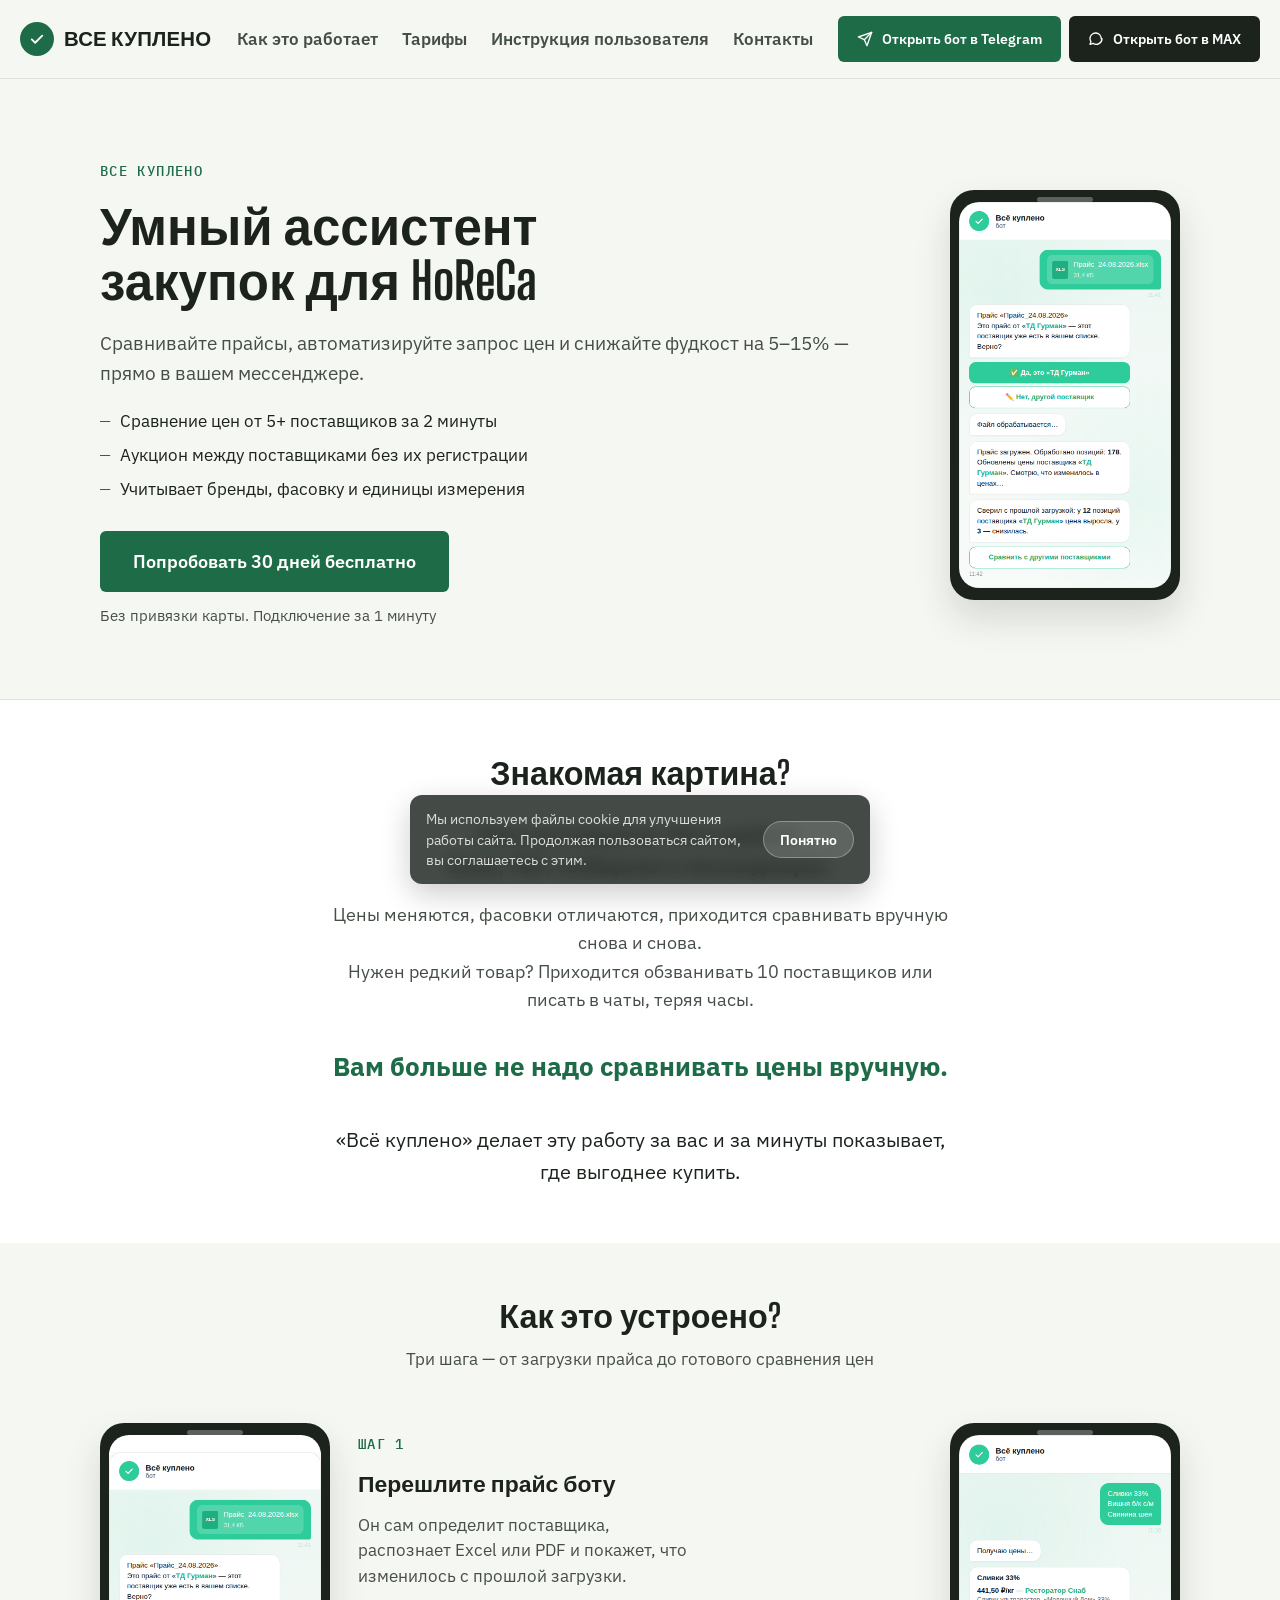
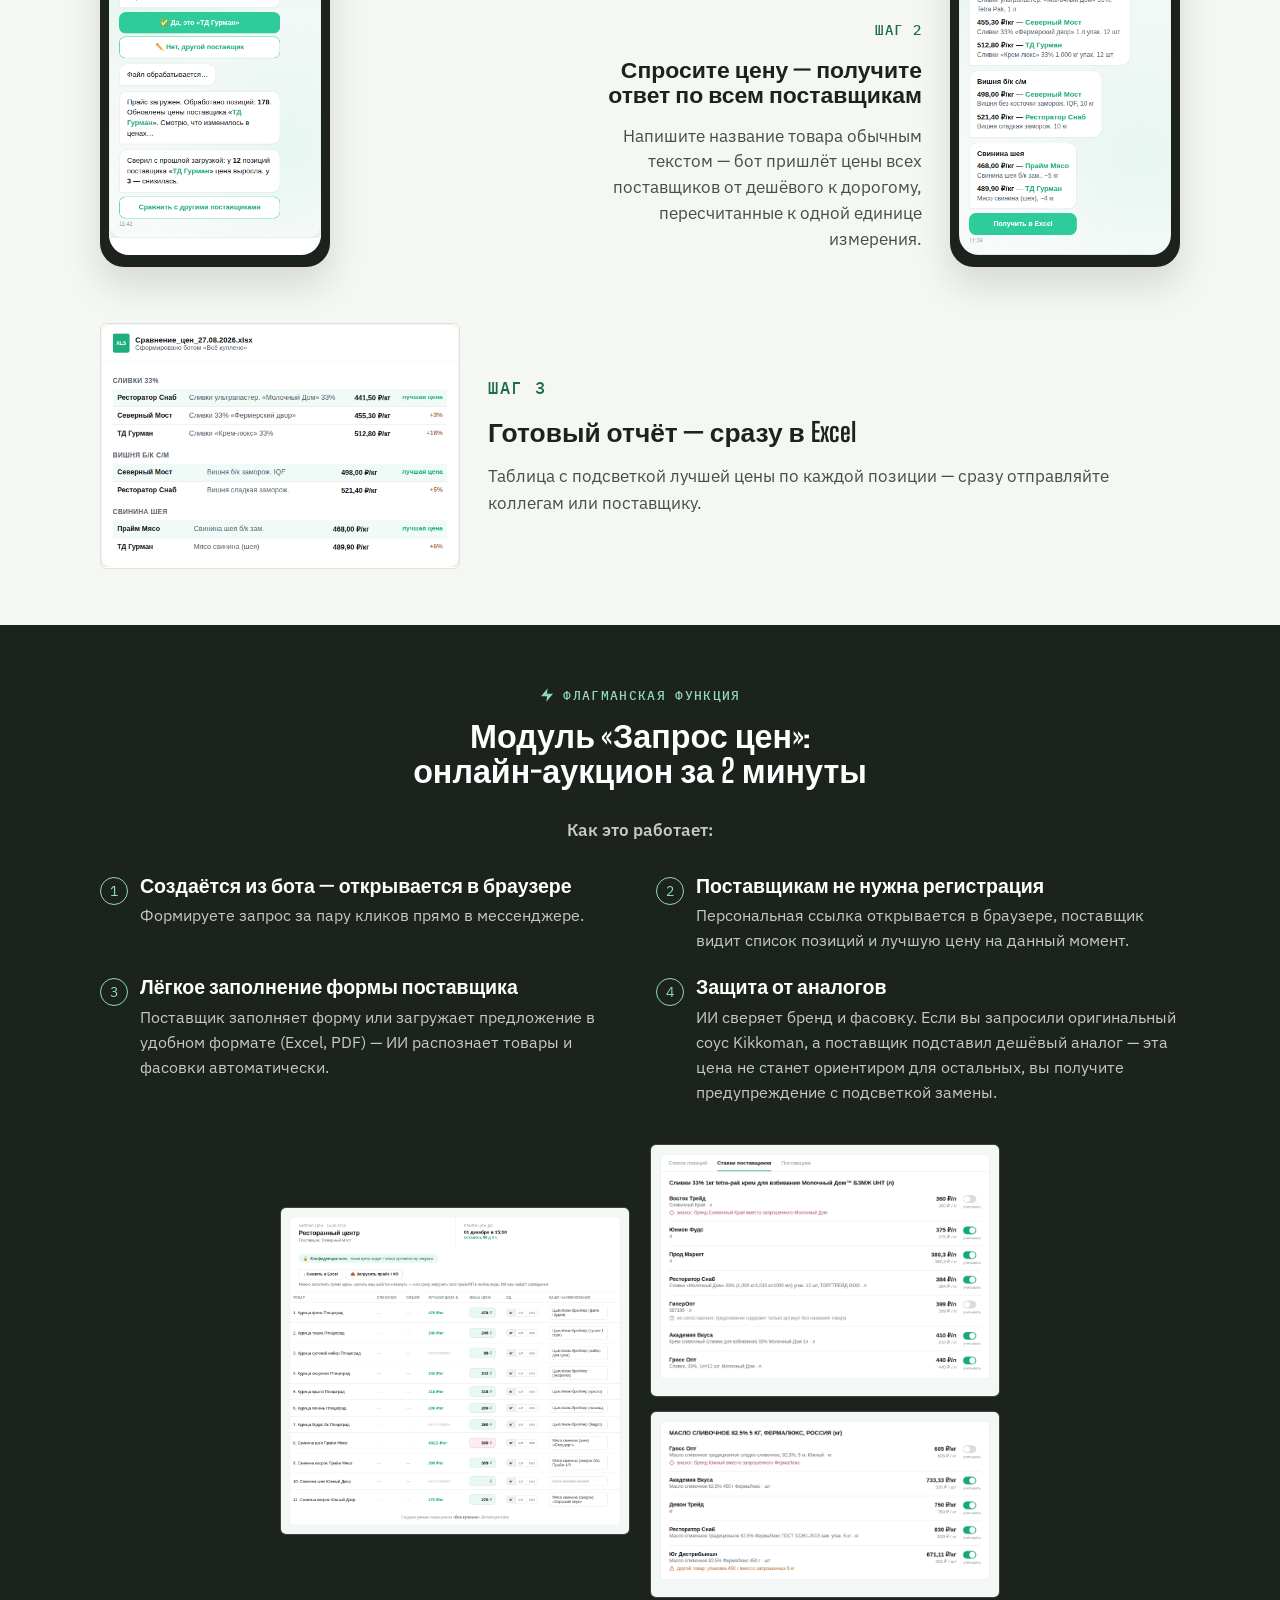
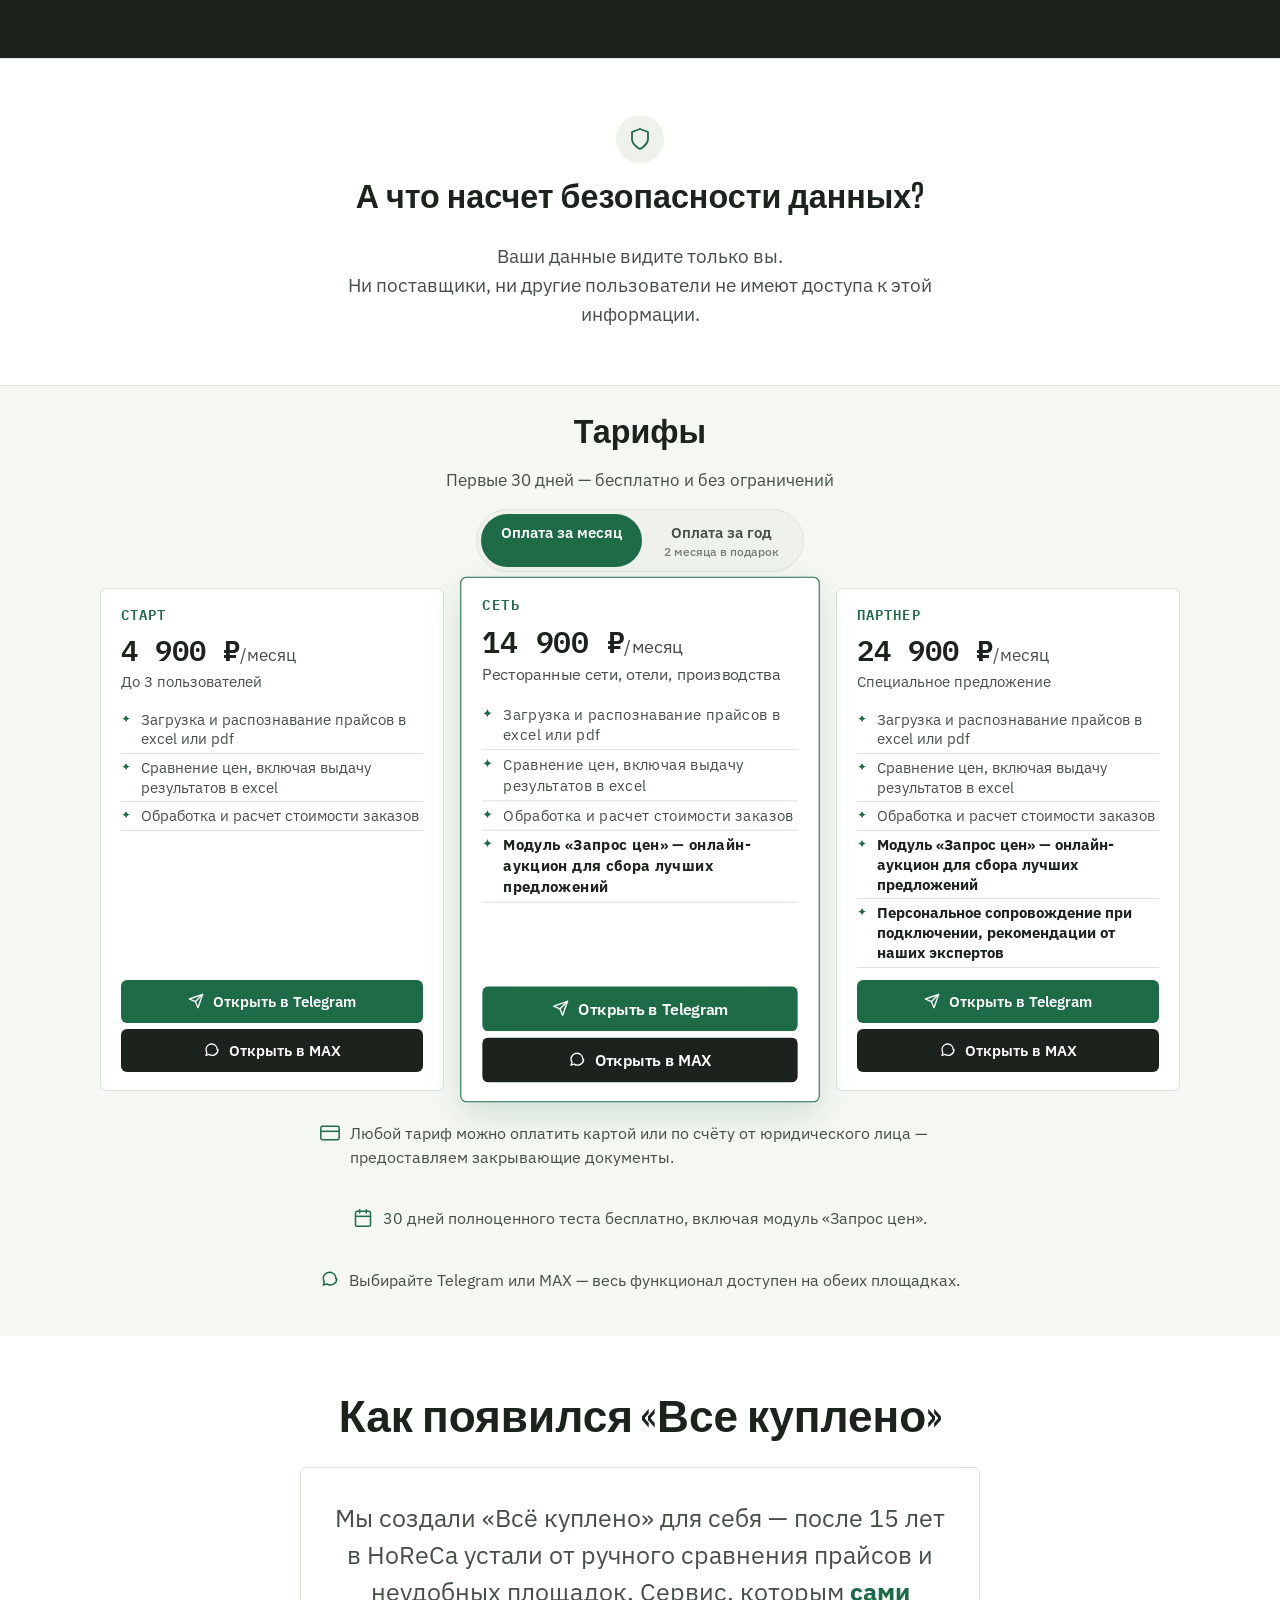
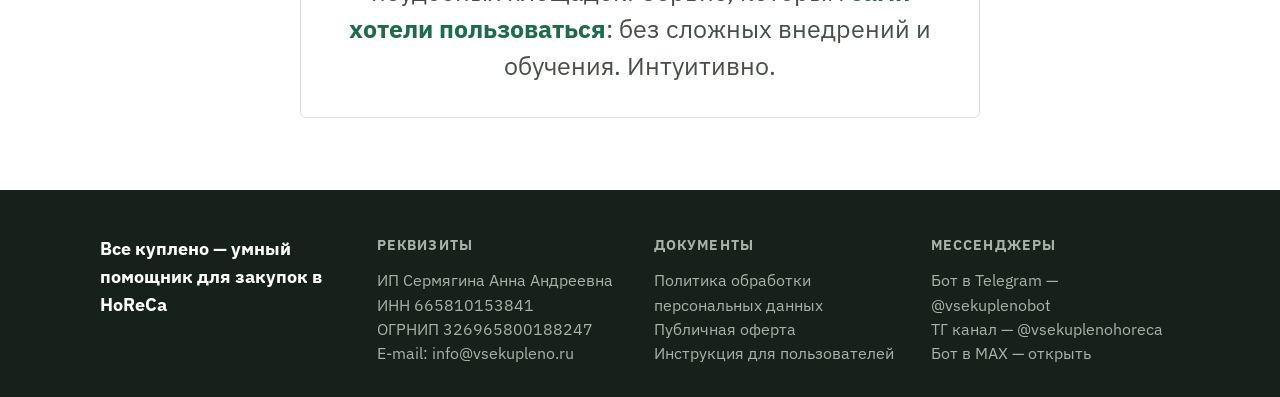
==== commit 7b53b47c: "Add online payment flow: buy modal + n8n/YooKassa webhook integration - New payment modal collects c" ====
--- a/index.html
+++ b/index.html
@@ -306,6 +306,22 @@
     <img id="lightbox-img" src="" alt="">
   </div>
 
+  <!-- ==================== МОДАЛКА ОПЛАТЫ ==================== -->
+  <div class="payment-modal" id="payment-modal" hidden>
+    <div class="payment-modal-card">
+      <button type="button" class="payment-modal-close" id="payment-modal-close" aria-label="Закрыть"><svg viewBox="0 0 24 24" width="16" height="16" fill="none" aria-hidden="true"><line x1="4" y1="4" x2="20" y2="20" stroke="currentColor" stroke-width="2" stroke-linecap="round"/><line x1="20" y1="4" x2="4" y2="20" stroke="currentColor" stroke-width="2" stroke-linecap="round"/></svg></button>
+      <p class="payment-modal-plan" id="payment-modal-plan">Тариф «Старт»</p>
+      <p class="payment-modal-price" id="payment-modal-price">4 900 ₽/месяц</p>
+      <form class="payment-form" id="payment-form">
+        <label for="payment-contact">Email или Telegram — чтобы мы активировали доступ после оплаты</label>
+        <input type="text" id="payment-contact" name="contact" placeholder="you@example.com или @username" required>
+        <p class="payment-form-error" id="payment-form-error" hidden></p>
+        <button type="submit" class="btn btn-primary" id="payment-form-submit">Перейти к оплате</button>
+      </form>
+      <p class="payment-form-note">После оплаты мы активируем доступ вручную и напишем вам — обычно в течение пары часов в рабочее время.</p>
+    </div>
+  </div>
+
   <!-- ==================== НАВЕРХ ==================== -->
   <button type="button" class="back-to-top" id="back-to-top" aria-label="Наверх">
     <svg viewBox="0 0 24 24" width="20" height="20" fill="none" aria-hidden="true"><path d="M12 19V5M5 12l7-7 7 7" stroke="currentColor" stroke-width="2.2" stroke-linecap="round" stroke-linejoin="round"/></svg>
--- a/styles.css
+++ b/styles.css
@@ -452,22 +452,6 @@
   0%, 100% { box-shadow: 0 12px 32px rgba(30, 107, 72, 0.16); }
   50% { box-shadow: 0 12px 40px rgba(30, 107, 72, 0.4); }
 }
-.plan-highlight {
-  font-family: "IBM Plex Mono", monospace;
-  font-size: 0.72rem;
-  font-weight: 600;
-  letter-spacing: 0.06em;
-  text-transform: uppercase;
-  color: #fff;
-  background: var(--accent);
-  padding: 4px 10px;
-  border-radius: 4px;
-  display: inline-block;
-  position: absolute;
-  top: -12px;
-  left: 24px;
-  margin: 0;
-}
 .plan-price .plan-price-old {
   color: var(--text-muted);
   text-decoration: line-through;
@@ -581,6 +565,66 @@
   justify-content: center;
   z-index: 101;
 }
+
+/* Payment modal */
+.payment-modal {
+  position: fixed;
+  inset: 0;
+  background: rgba(16, 20, 15, 0.6);
+  display: flex;
+  align-items: center;
+  justify-content: center;
+  padding: 20px;
+  z-index: 110;
+}
+.payment-modal[hidden] { display: none; }
+.payment-modal-card {
+  position: relative;
+  width: 100%;
+  max-width: 380px;
+  background: var(--card);
+  border-radius: var(--radius);
+  padding: 28px 24px 24px;
+  box-shadow: 0 20px 60px rgba(0, 0, 0, 0.35);
+}
+.payment-modal-close {
+  position: absolute;
+  top: 14px;
+  right: 14px;
+  width: 32px;
+  height: 32px;
+  border-radius: 50%;
+  border: 1px solid var(--border);
+  background: transparent;
+  color: var(--text-muted);
+  cursor: pointer;
+  display: flex;
+  align-items: center;
+  justify-content: center;
+}
+.payment-modal-close:hover { border-color: var(--accent); color: var(--accent); }
+.payment-modal-plan { font-family: "IBM Plex Mono", monospace; font-size: 0.8rem; color: var(--text-muted); margin: 0 0 2px; }
+.payment-modal-price { font-family: "Big Shoulders Display", sans-serif; font-size: 1.7rem; font-weight: 700; color: var(--text); margin: 0 0 16px; }
+.payment-form label { display: block; font-size: 0.85rem; color: var(--text-muted); margin-bottom: 6px; }
+.payment-form input {
+  width: 100%;
+  padding: 11px 13px;
+  border: 1px solid var(--border);
+  border-radius: var(--radius);
+  font-family: "IBM Plex Sans", sans-serif;
+  font-size: 0.95rem;
+  color: var(--text);
+  margin-bottom: 14px;
+}
+.payment-form input:focus { outline: none; border-color: var(--accent); }
+.payment-form .btn { width: 100%; justify-content: center; }
+.payment-form-error {
+  color: #B3261E;
+  font-size: 0.85rem;
+  margin: -6px 0 14px;
+}
+.payment-form-error[hidden] { display: none; }
+.payment-form-note { font-size: 0.78rem; color: var(--text-muted); margin: 14px 0 0; line-height: 1.4; }
 
 /* About */
 .about { padding: 56px 0 72px; background: var(--bg-white); }
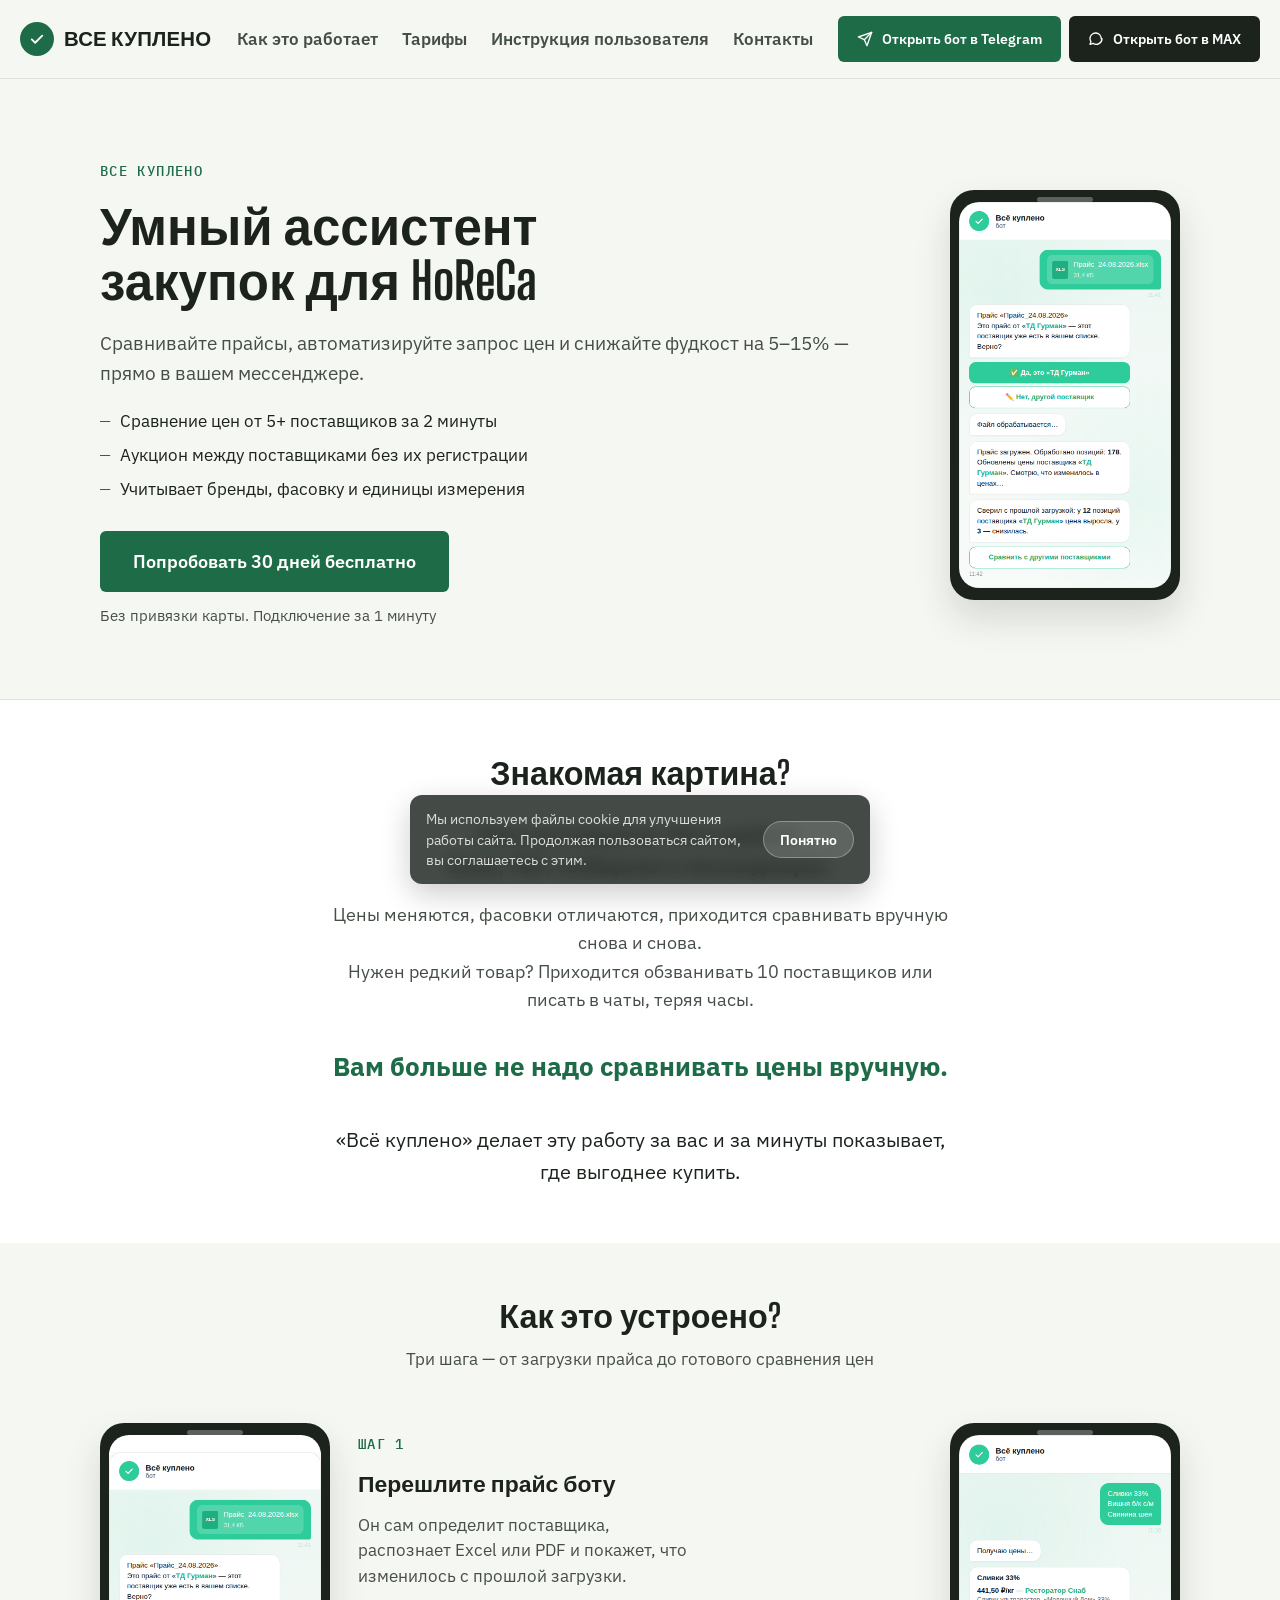
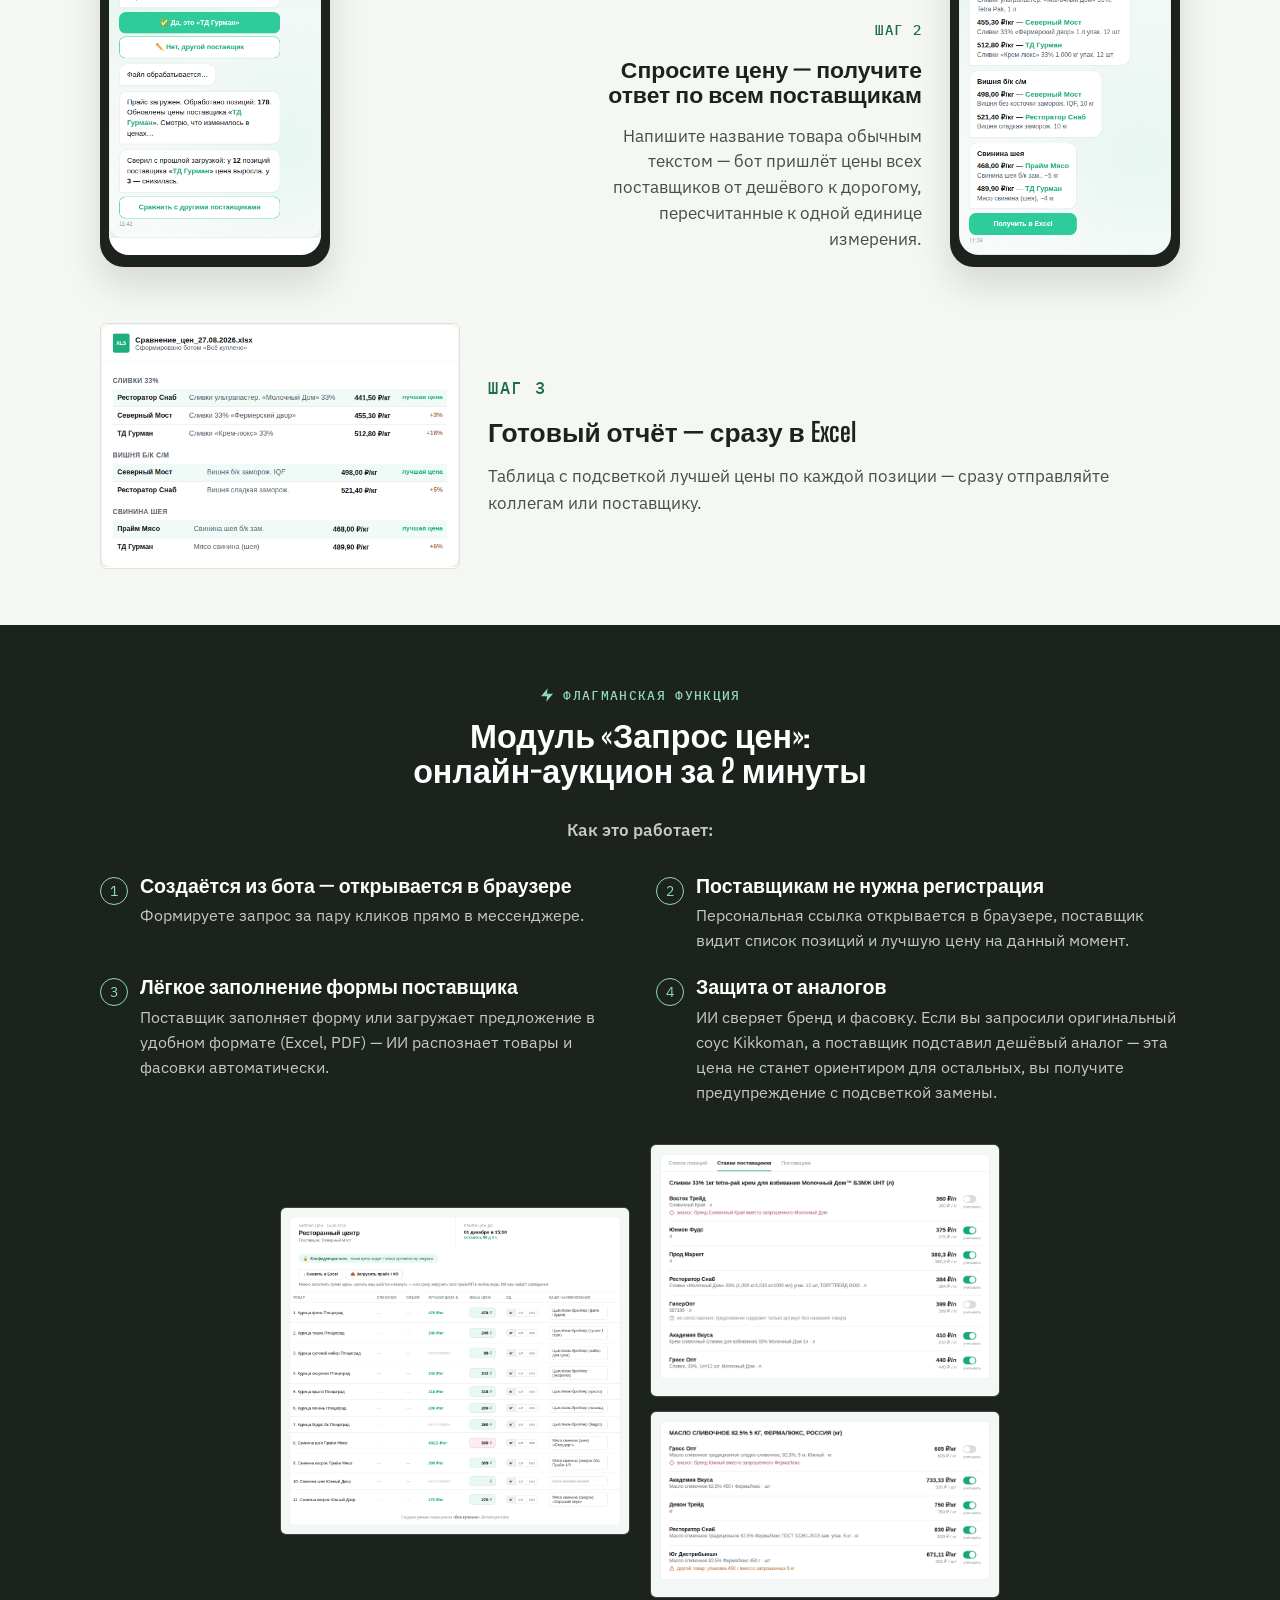
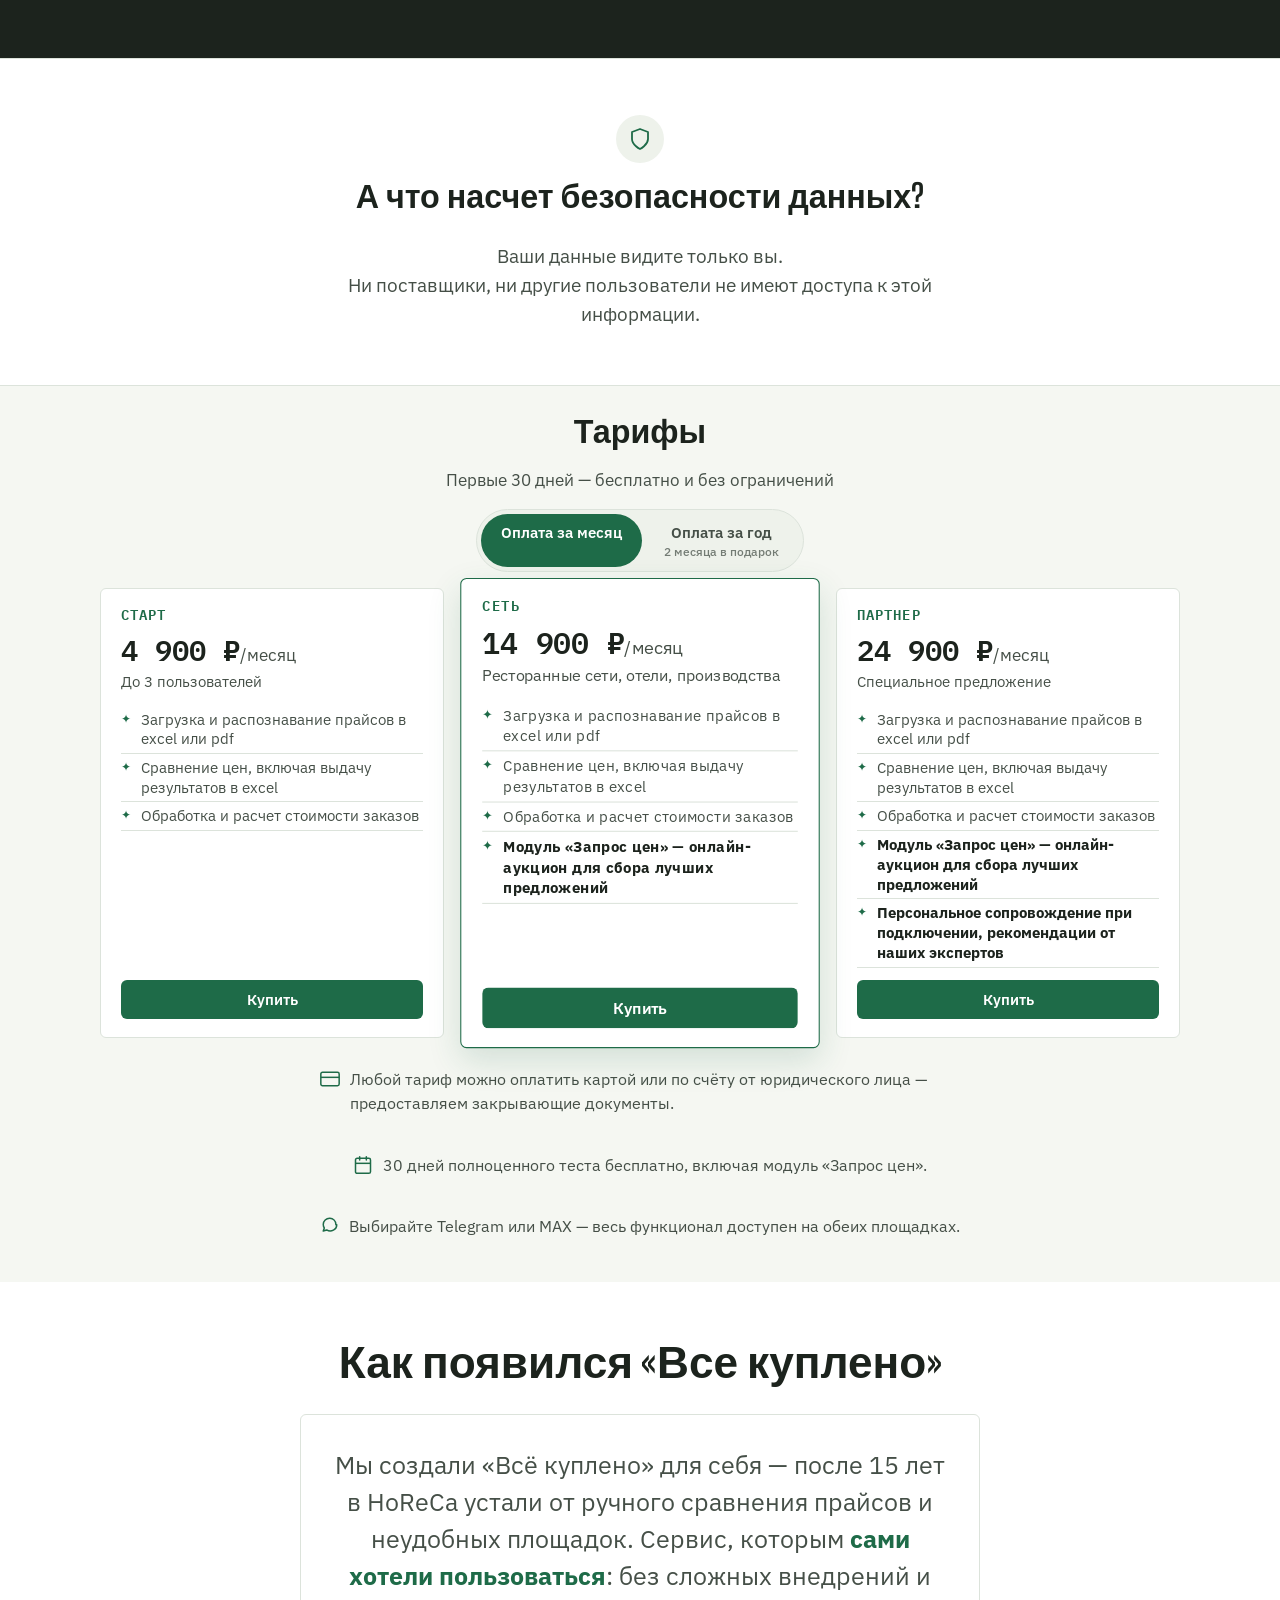
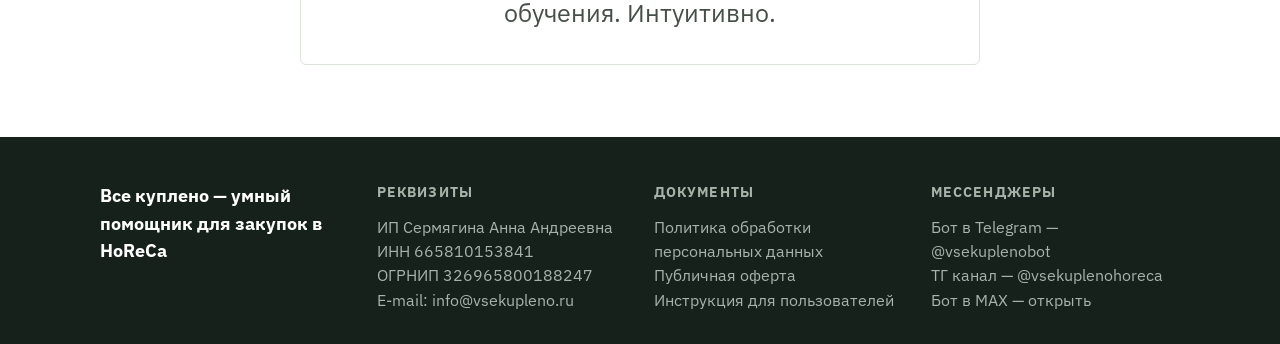
==== commit efe4780c: "Add invoice payment option (счёт для юрлица) alongside card payment - Payment modal now has a toggle" ====
--- a/index.html
+++ b/index.html
@@ -319,6 +319,20 @@
         <button type="submit" class="btn btn-primary" id="payment-form-submit">Перейти к оплате</button>
       </form>
       <p class="payment-form-note">После оплаты мы активируем доступ вручную и напишем вам — обычно в течение пары часов в рабочее время.</p>
+      <button type="button" class="payment-modal-switch" id="payment-modal-to-invoice">Нужен счёт для юрлица? →</button>
+
+      <form class="payment-form" id="invoice-form" hidden>
+        <label for="invoice-org">Название организации</label>
+        <input type="text" id="invoice-org" name="orgName" placeholder="ООО «Ромашка»" required>
+        <label for="invoice-inn">ИНН организации</label>
+        <input type="text" id="invoice-inn" name="inn" placeholder="10 или 12 цифр" inputmode="numeric" required>
+        <label for="invoice-email">Email для связи</label>
+        <input type="email" id="invoice-email" name="email" placeholder="you@company.ru" required>
+        <p class="payment-form-error" id="invoice-form-error" hidden></p>
+        <button type="submit" class="btn btn-primary" id="invoice-form-submit">Получить счёт (PDF)</button>
+      </form>
+      <p class="payment-form-note" id="invoice-form-note" hidden>Счёт скачается сразу. После оплаты по счёту мы активируем доступ вручную и напишем вам на email.</p>
+      <button type="button" class="payment-modal-switch" id="payment-modal-to-card" hidden>← Оплатить картой</button>
     </div>
   </div>
 
--- a/styles.css
+++ b/styles.css
@@ -625,6 +625,20 @@
 }
 .payment-form-error[hidden] { display: none; }
 .payment-form-note { font-size: 0.78rem; color: var(--text-muted); margin: 14px 0 0; line-height: 1.4; }
+.payment-modal-switch {
+  display: block;
+  width: 100%;
+  text-align: center;
+  background: none;
+  border: none;
+  color: var(--accent);
+  font-family: "IBM Plex Sans", sans-serif;
+  font-size: 0.85rem;
+  cursor: pointer;
+  margin-top: 14px;
+  padding: 4px;
+}
+.payment-modal-switch:hover { text-decoration: underline; }
 
 /* About */
 .about { padding: 56px 0 72px; background: var(--bg-white); }
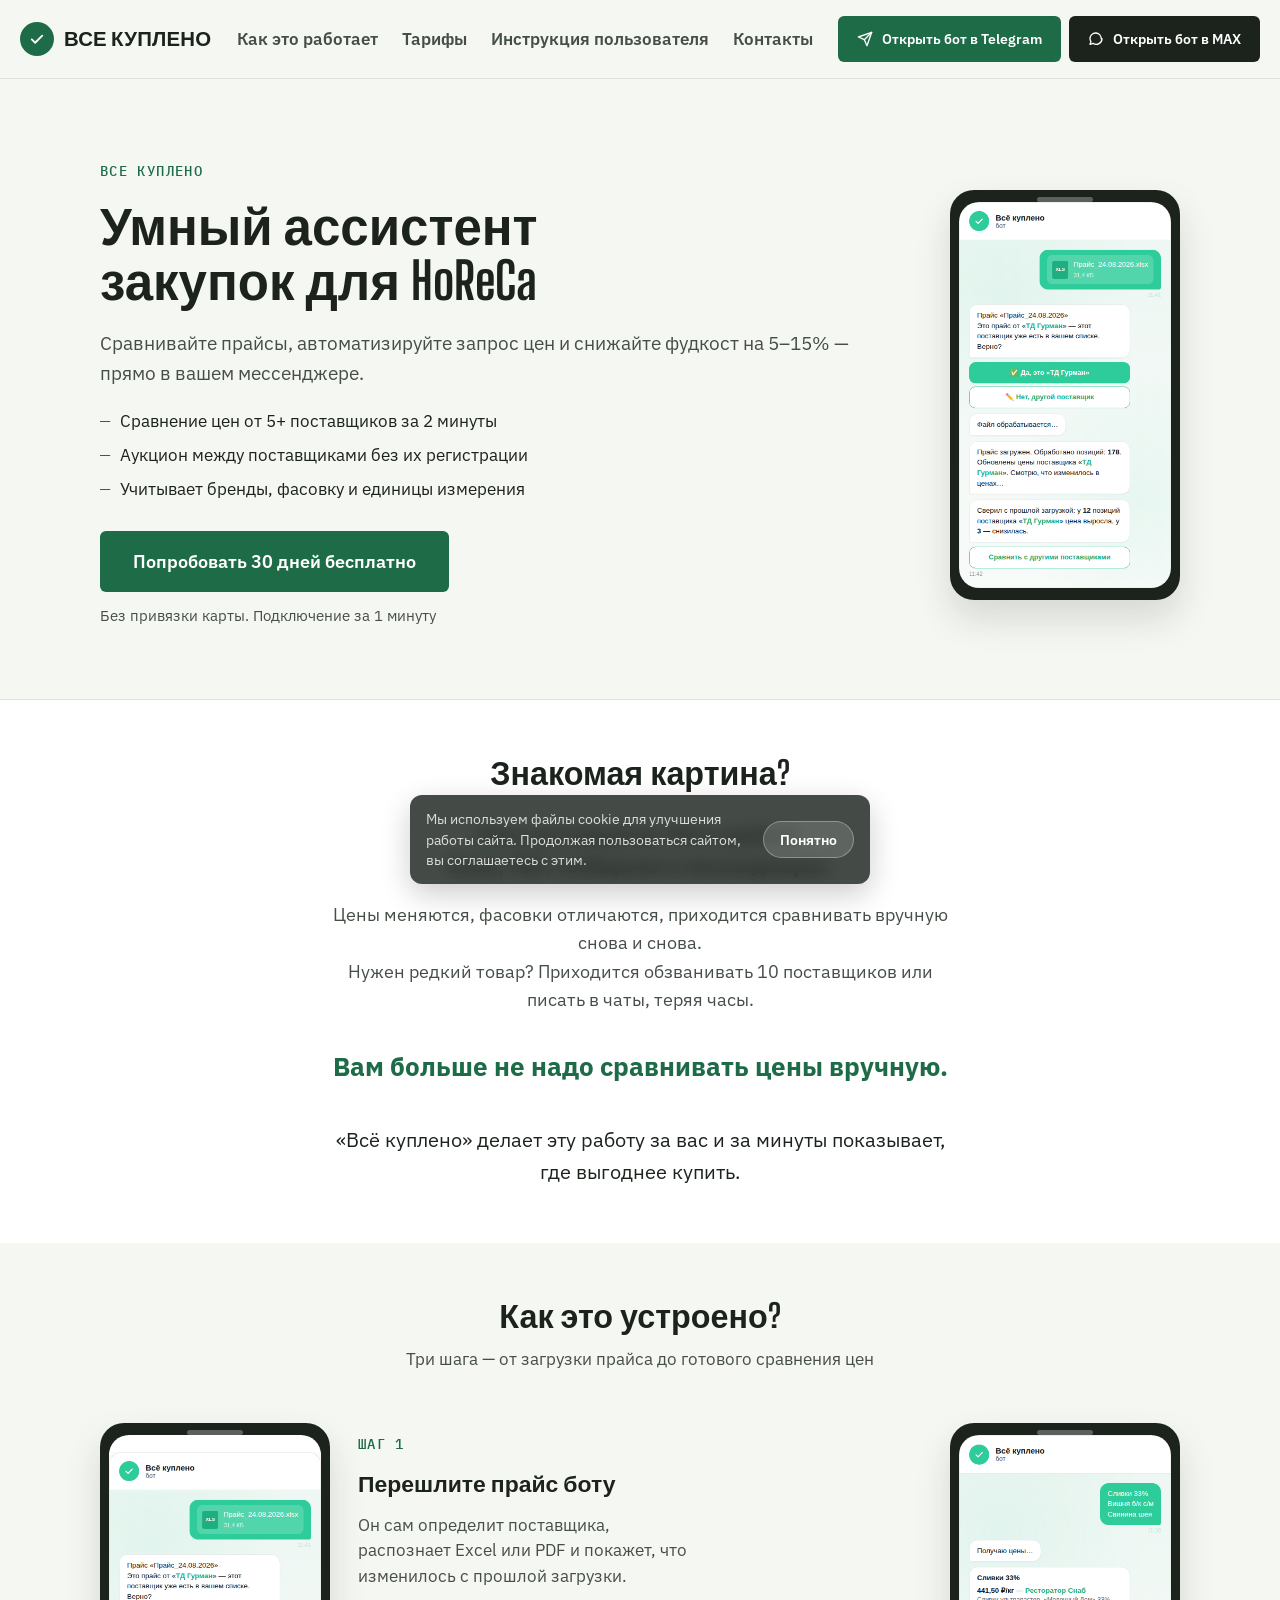
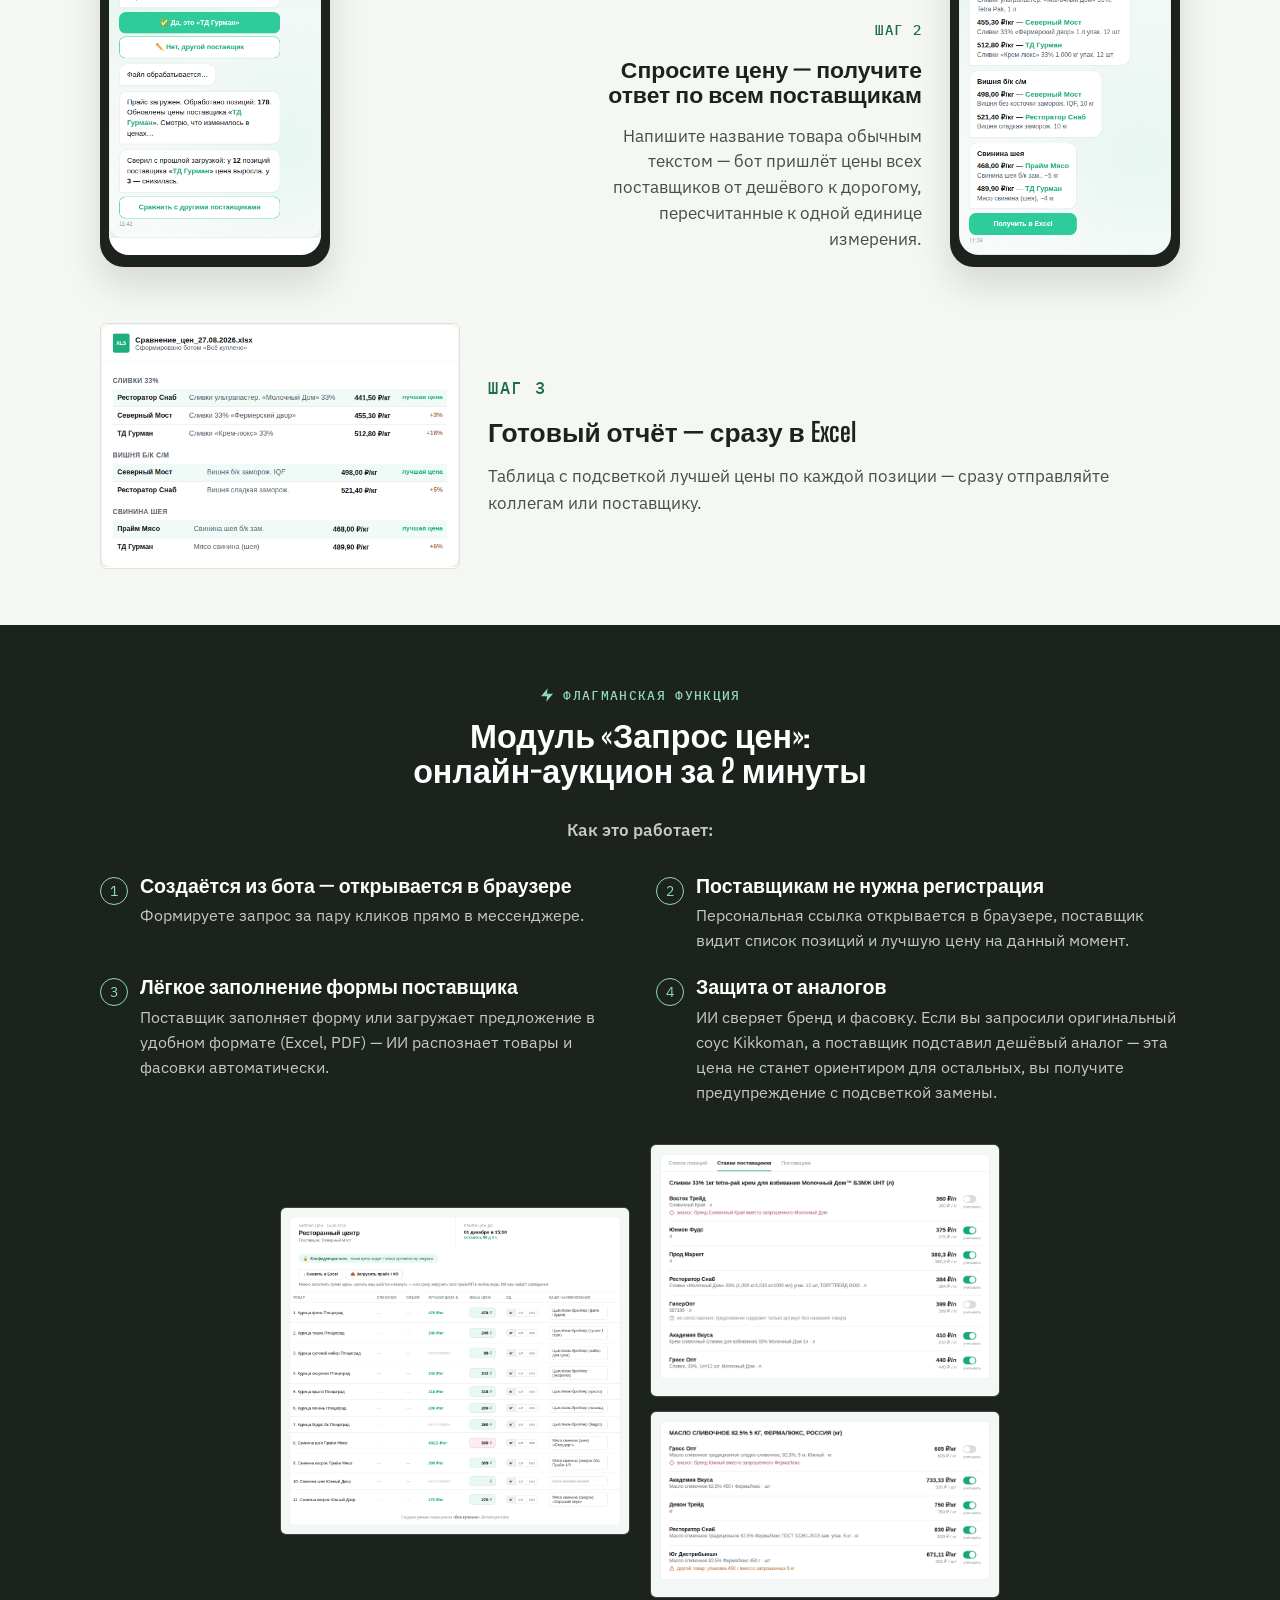
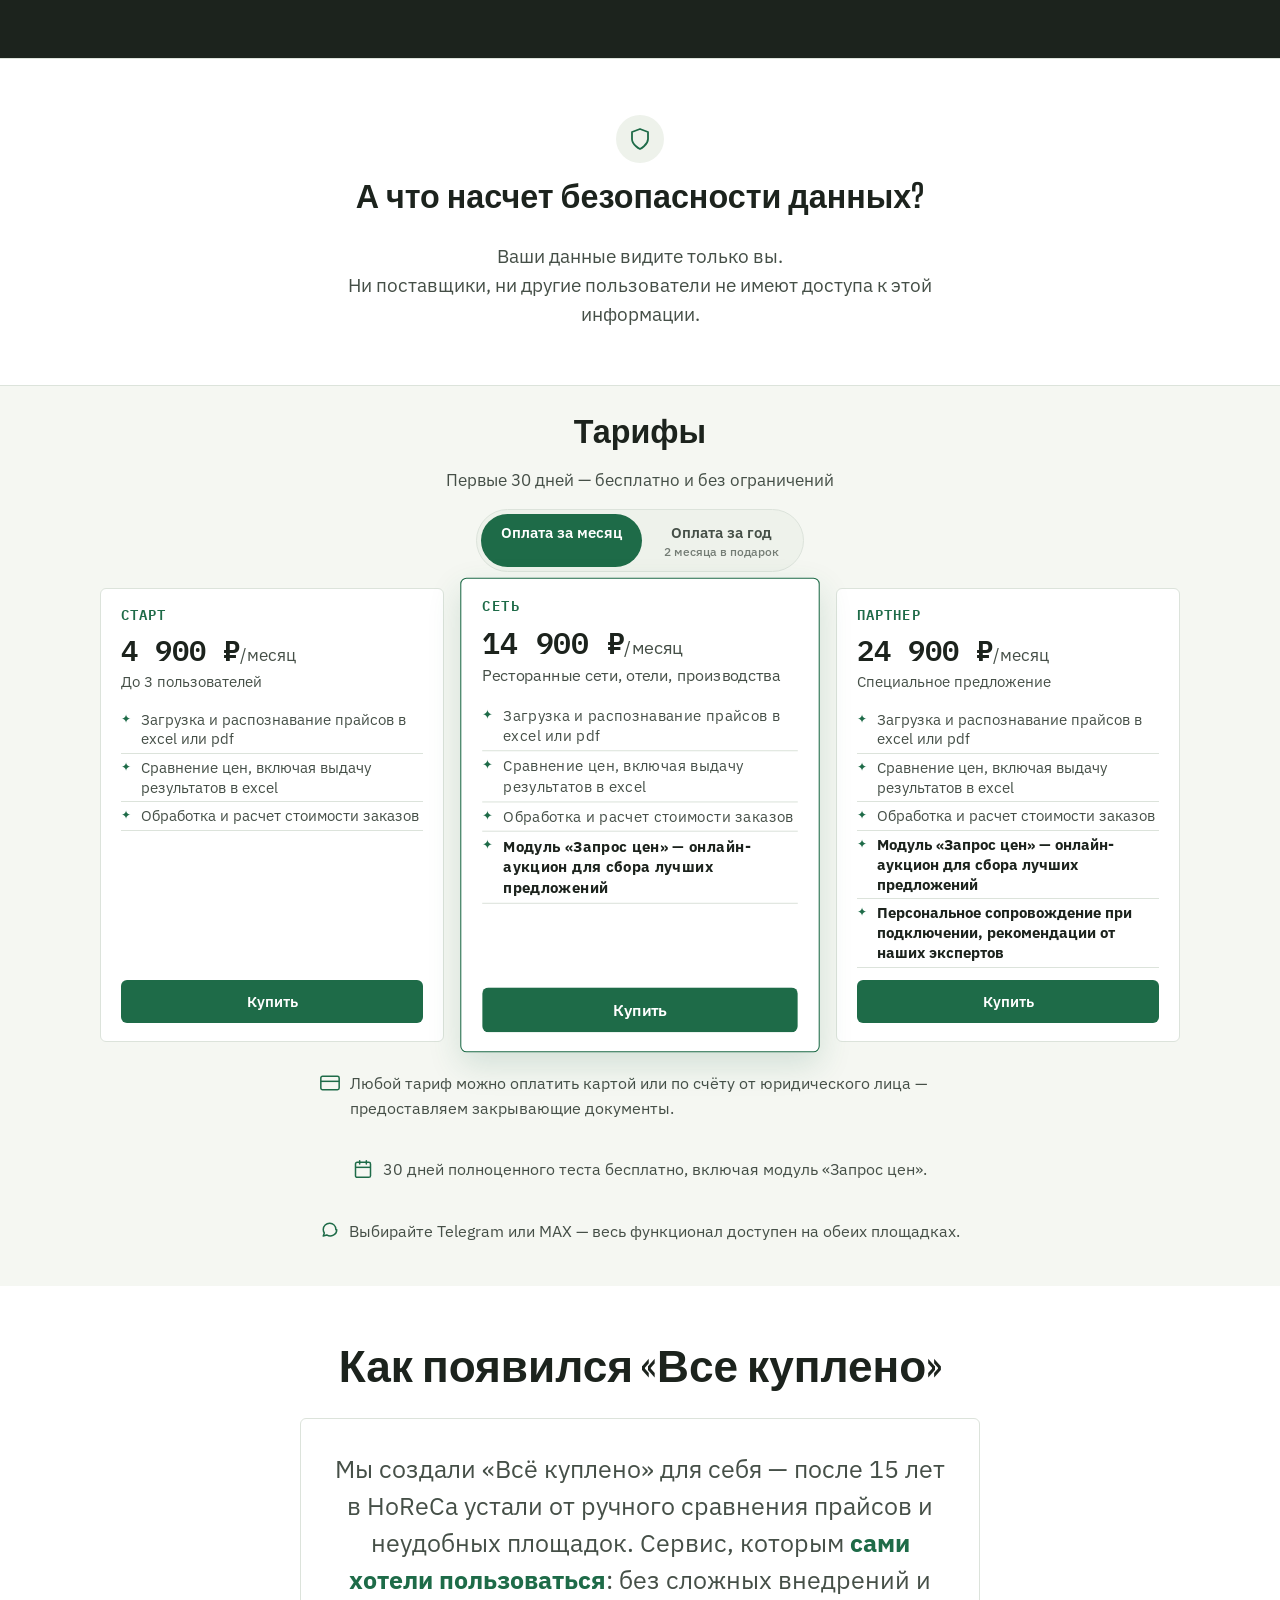
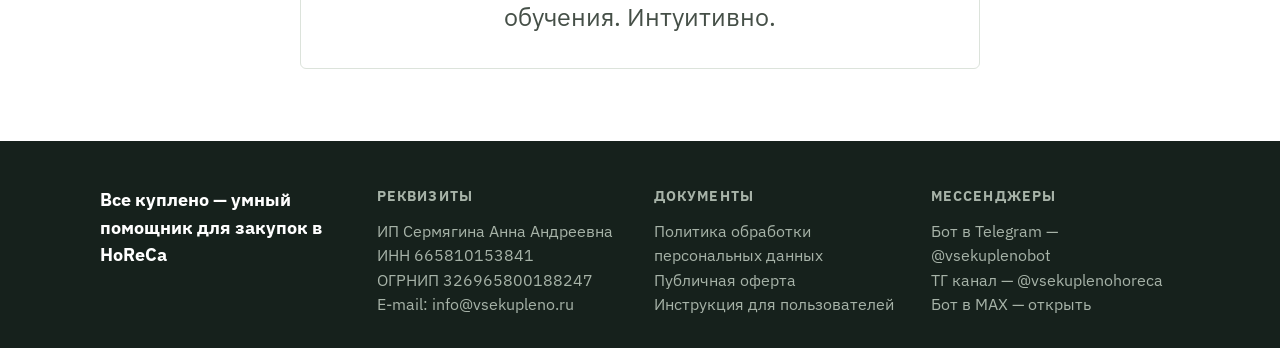
==== commit 09e7f579: "Replace payment modal with a dedicated pay.html page - "Купить" now links to pay.html?plan=<id>&peri" ====
--- a/index.html
+++ b/index.html
@@ -306,36 +306,6 @@
     <img id="lightbox-img" src="" alt="">
   </div>
 
-  <!-- ==================== МОДАЛКА ОПЛАТЫ ==================== -->
-  <div class="payment-modal" id="payment-modal" hidden>
-    <div class="payment-modal-card">
-      <button type="button" class="payment-modal-close" id="payment-modal-close" aria-label="Закрыть"><svg viewBox="0 0 24 24" width="16" height="16" fill="none" aria-hidden="true"><line x1="4" y1="4" x2="20" y2="20" stroke="currentColor" stroke-width="2" stroke-linecap="round"/><line x1="20" y1="4" x2="4" y2="20" stroke="currentColor" stroke-width="2" stroke-linecap="round"/></svg></button>
-      <p class="payment-modal-plan" id="payment-modal-plan">Тариф «Старт»</p>
-      <p class="payment-modal-price" id="payment-modal-price">4 900 ₽/месяц</p>
-      <form class="payment-form" id="payment-form">
-        <label for="payment-contact">Email или Telegram — чтобы мы активировали доступ после оплаты</label>
-        <input type="text" id="payment-contact" name="contact" placeholder="you@example.com или @username" required>
-        <p class="payment-form-error" id="payment-form-error" hidden></p>
-        <button type="submit" class="btn btn-primary" id="payment-form-submit">Перейти к оплате</button>
-      </form>
-      <p class="payment-form-note">После оплаты мы активируем доступ вручную и напишем вам — обычно в течение пары часов в рабочее время.</p>
-      <button type="button" class="payment-modal-switch" id="payment-modal-to-invoice">Нужен счёт для юрлица? →</button>
-
-      <form class="payment-form" id="invoice-form" hidden>
-        <label for="invoice-org">Название организации</label>
-        <input type="text" id="invoice-org" name="orgName" placeholder="ООО «Ромашка»" required>
-        <label for="invoice-inn">ИНН организации</label>
-        <input type="text" id="invoice-inn" name="inn" placeholder="10 или 12 цифр" inputmode="numeric" required>
-        <label for="invoice-email">Email для связи</label>
-        <input type="email" id="invoice-email" name="email" placeholder="you@company.ru" required>
-        <p class="payment-form-error" id="invoice-form-error" hidden></p>
-        <button type="submit" class="btn btn-primary" id="invoice-form-submit">Получить счёт (PDF)</button>
-      </form>
-      <p class="payment-form-note" id="invoice-form-note" hidden>Счёт скачается сразу. После оплаты по счёту мы активируем доступ вручную и напишем вам на email.</p>
-      <button type="button" class="payment-modal-switch" id="payment-modal-to-card" hidden>← Оплатить картой</button>
-    </div>
-  </div>
-
   <!-- ==================== НАВЕРХ ==================== -->
   <button type="button" class="back-to-top" id="back-to-top" aria-label="Наверх">
     <svg viewBox="0 0 24 24" width="20" height="20" fill="none" aria-hidden="true"><path d="M12 19V5M5 12l7-7 7 7" stroke="currentColor" stroke-width="2.2" stroke-linecap="round" stroke-linejoin="round"/></svg>
--- a/styles.css
+++ b/styles.css
@@ -566,45 +566,39 @@
   z-index: 101;
 }
 
-/* Payment modal */
-.payment-modal {
-  position: fixed;
-  inset: 0;
-  background: rgba(16, 20, 15, 0.6);
-  display: flex;
-  align-items: center;
-  justify-content: center;
-  padding: 20px;
-  z-index: 110;
-}
-.payment-modal[hidden] { display: none; }
-.payment-modal-card {
-  position: relative;
-  width: 100%;
-  max-width: 380px;
+/* Payment page (pay.html) */
+.pay-page { padding: 56px 0 80px; min-height: 60vh; }
+.pay-page-inner { max-width: 420px; margin: 0 auto; }
+.pay-back { display: inline-block; color: var(--text-muted); font-size: 0.85rem; margin-bottom: 24px; }
+.pay-back:hover { color: var(--accent); }
+.pay-summary { text-align: center; margin-bottom: 24px; }
+.pay-summary-plan { font-family: "IBM Plex Mono", monospace; font-size: 0.85rem; color: var(--text-muted); margin: 0 0 4px; }
+.pay-summary-price { font-family: "Big Shoulders Display", sans-serif; font-size: 2.2rem; font-weight: 700; color: var(--text); margin: 0; }
+.pay-method-switch {
+  display: flex;
+  border: 1px solid var(--border);
+  border-radius: var(--radius);
+  overflow: hidden;
+  margin-bottom: 24px;
+}
+.pay-method-btn {
+  flex: 1;
+  padding: 12px 10px;
+  border: none;
   background: var(--card);
-  border-radius: var(--radius);
-  padding: 28px 24px 24px;
-  box-shadow: 0 20px 60px rgba(0, 0, 0, 0.35);
-}
-.payment-modal-close {
-  position: absolute;
-  top: 14px;
-  right: 14px;
-  width: 32px;
-  height: 32px;
-  border-radius: 50%;
-  border: 1px solid var(--border);
-  background: transparent;
   color: var(--text-muted);
+  font-family: "IBM Plex Sans", sans-serif;
+  font-size: 0.88rem;
   cursor: pointer;
-  display: flex;
-  align-items: center;
-  justify-content: center;
-}
-.payment-modal-close:hover { border-color: var(--accent); color: var(--accent); }
-.payment-modal-plan { font-family: "IBM Plex Mono", monospace; font-size: 0.8rem; color: var(--text-muted); margin: 0 0 2px; }
-.payment-modal-price { font-family: "Big Shoulders Display", sans-serif; font-size: 1.7rem; font-weight: 700; color: var(--text); margin: 0 0 16px; }
+}
+.pay-method-btn.is-active { background: var(--accent); color: #fff; }
+.pay-panel {
+  background: var(--card);
+  border: 1px solid var(--border);
+  border-radius: var(--radius);
+  padding: 24px;
+}
+.pay-panel[hidden] { display: none; }
 .payment-form label { display: block; font-size: 0.85rem; color: var(--text-muted); margin-bottom: 6px; }
 .payment-form input {
   width: 100%;
@@ -625,20 +619,6 @@
 }
 .payment-form-error[hidden] { display: none; }
 .payment-form-note { font-size: 0.78rem; color: var(--text-muted); margin: 14px 0 0; line-height: 1.4; }
-.payment-modal-switch {
-  display: block;
-  width: 100%;
-  text-align: center;
-  background: none;
-  border: none;
-  color: var(--accent);
-  font-family: "IBM Plex Sans", sans-serif;
-  font-size: 0.85rem;
-  cursor: pointer;
-  margin-top: 14px;
-  padding: 4px;
-}
-.payment-modal-switch:hover { text-decoration: underline; }
 
 /* About */
 .about { padding: 56px 0 72px; background: var(--bg-white); }
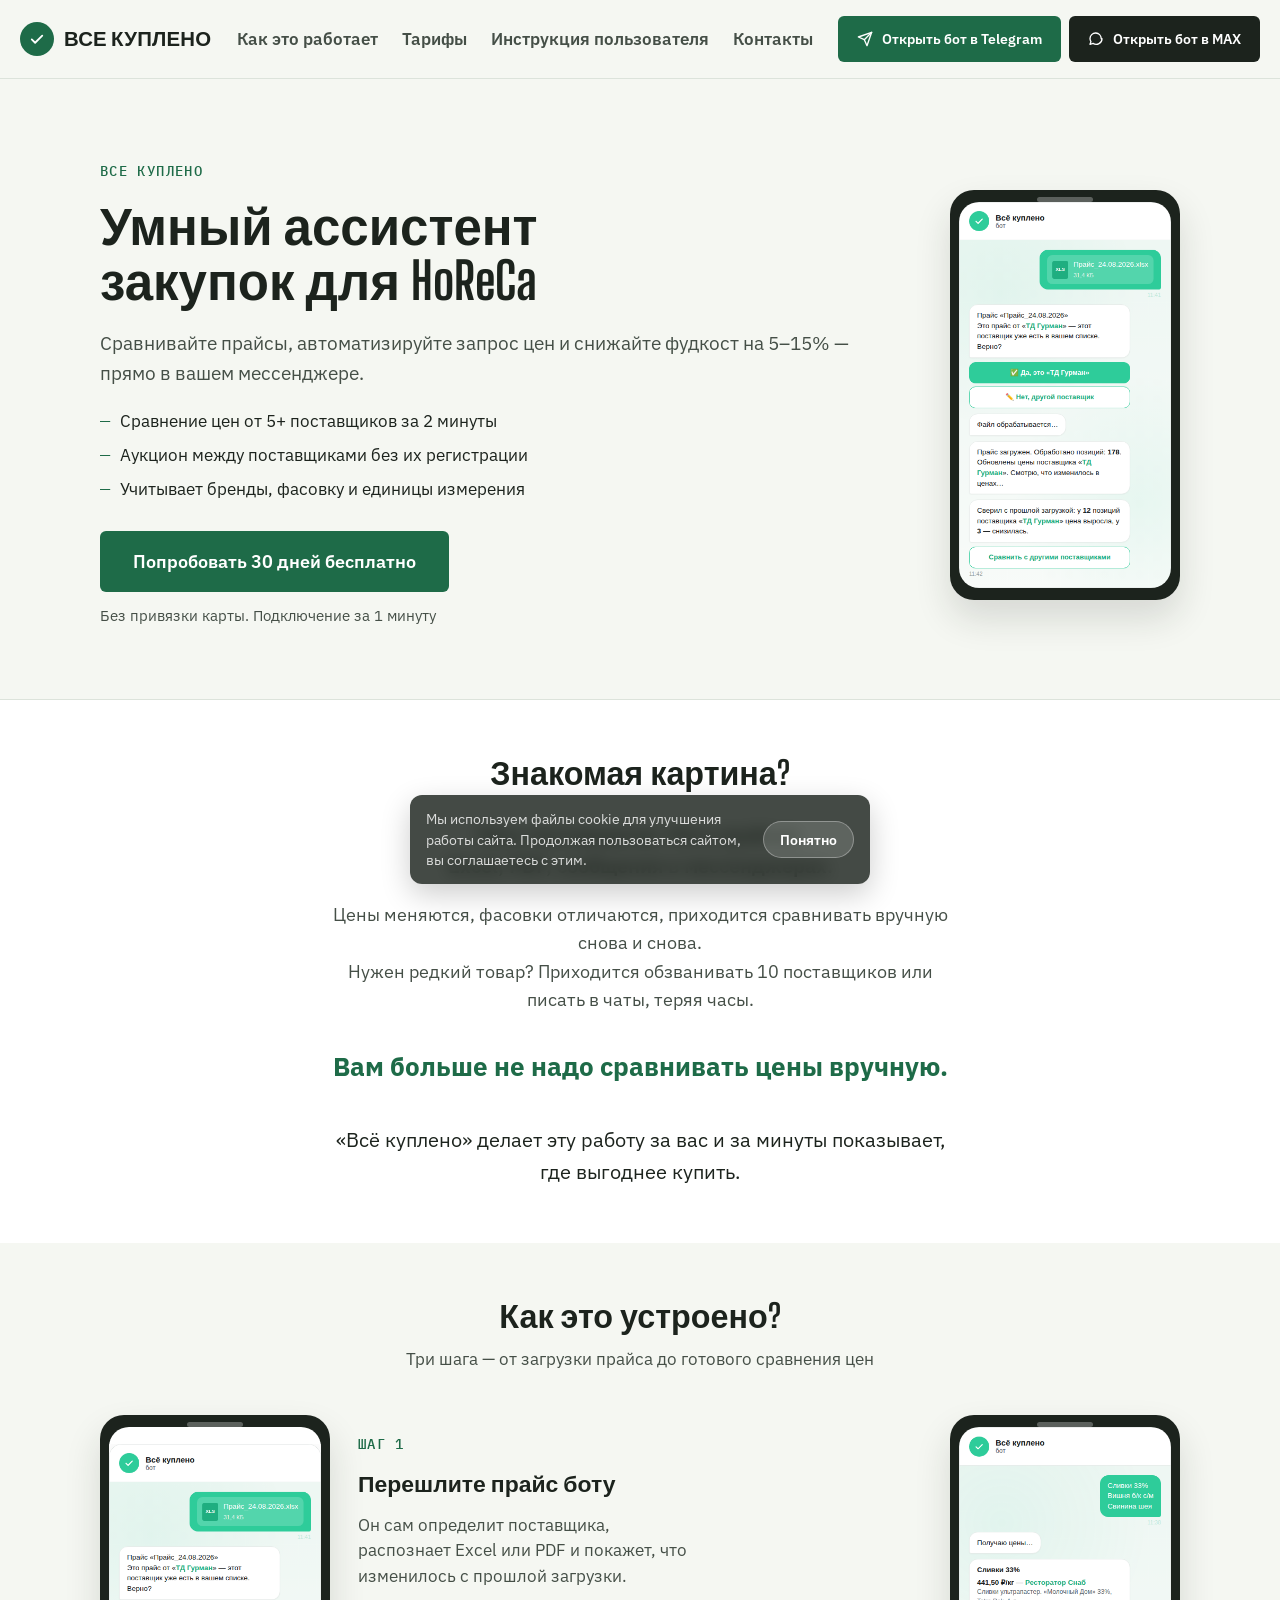
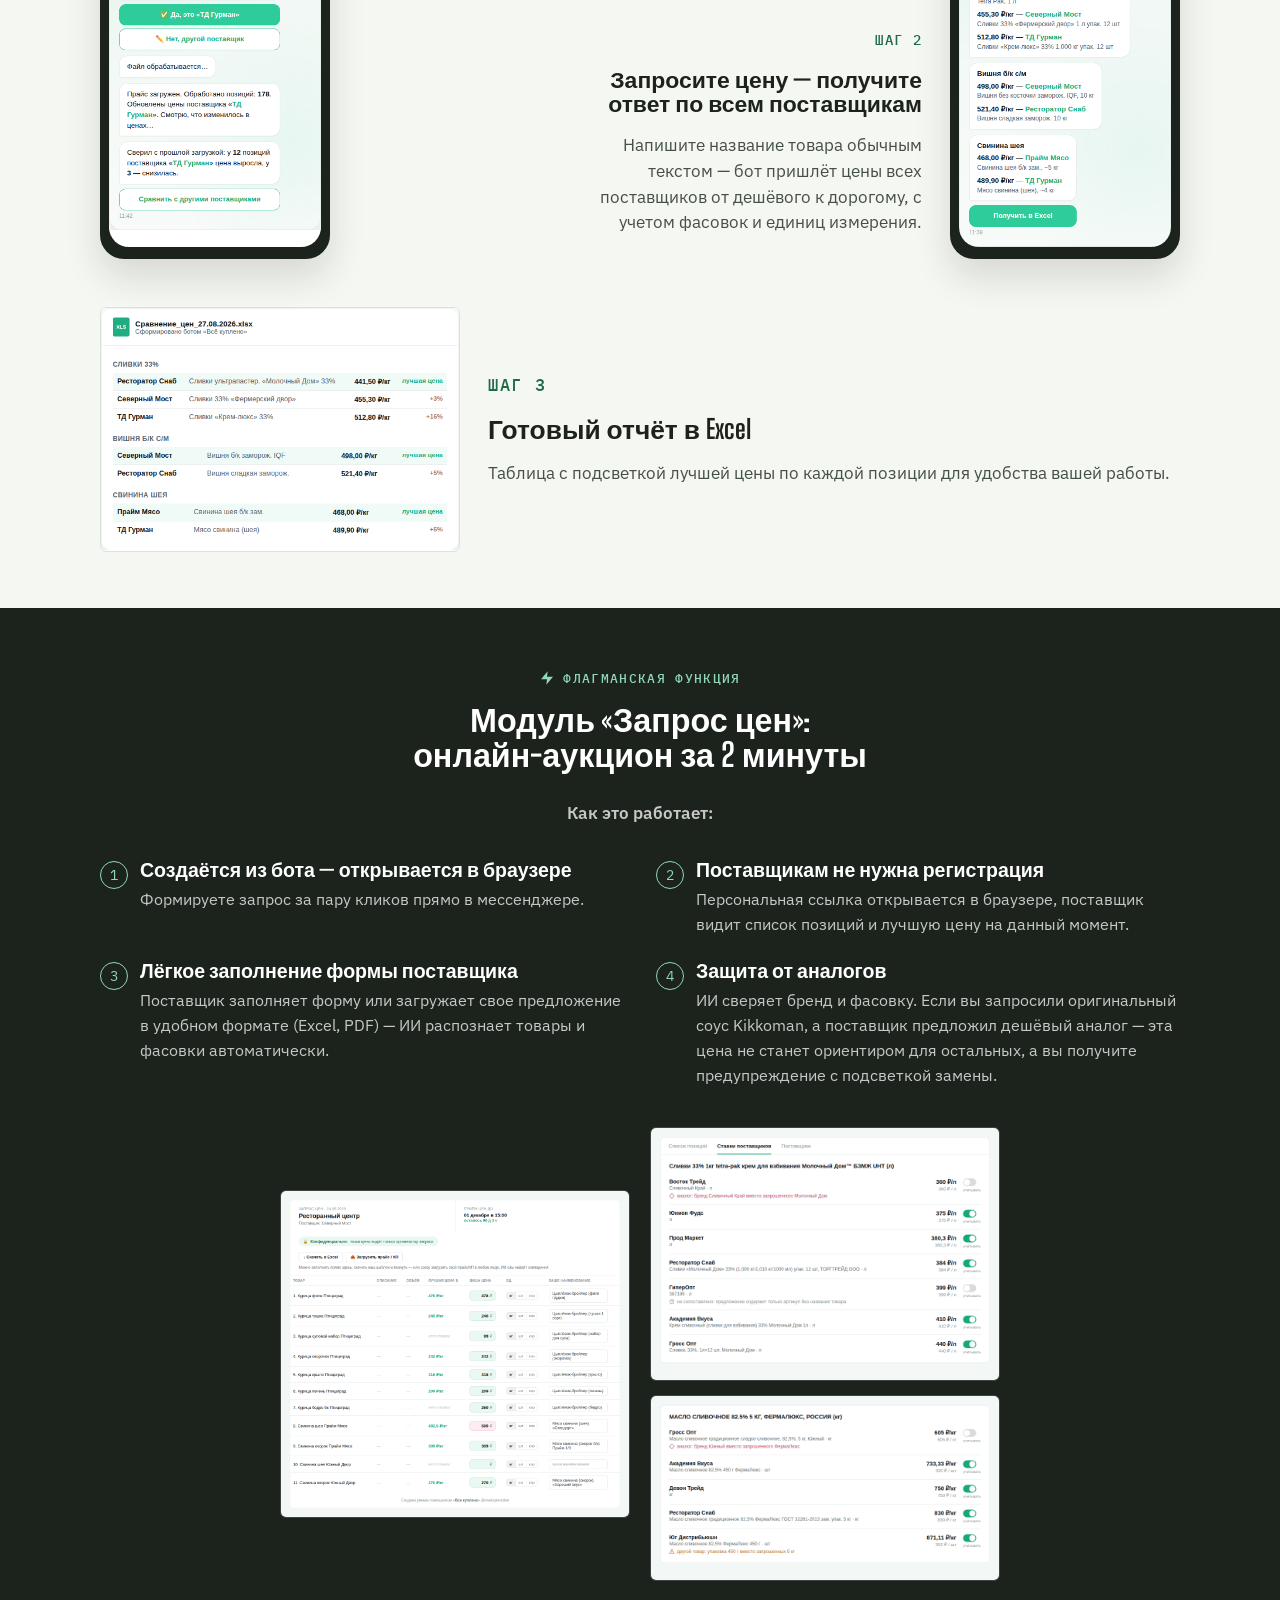
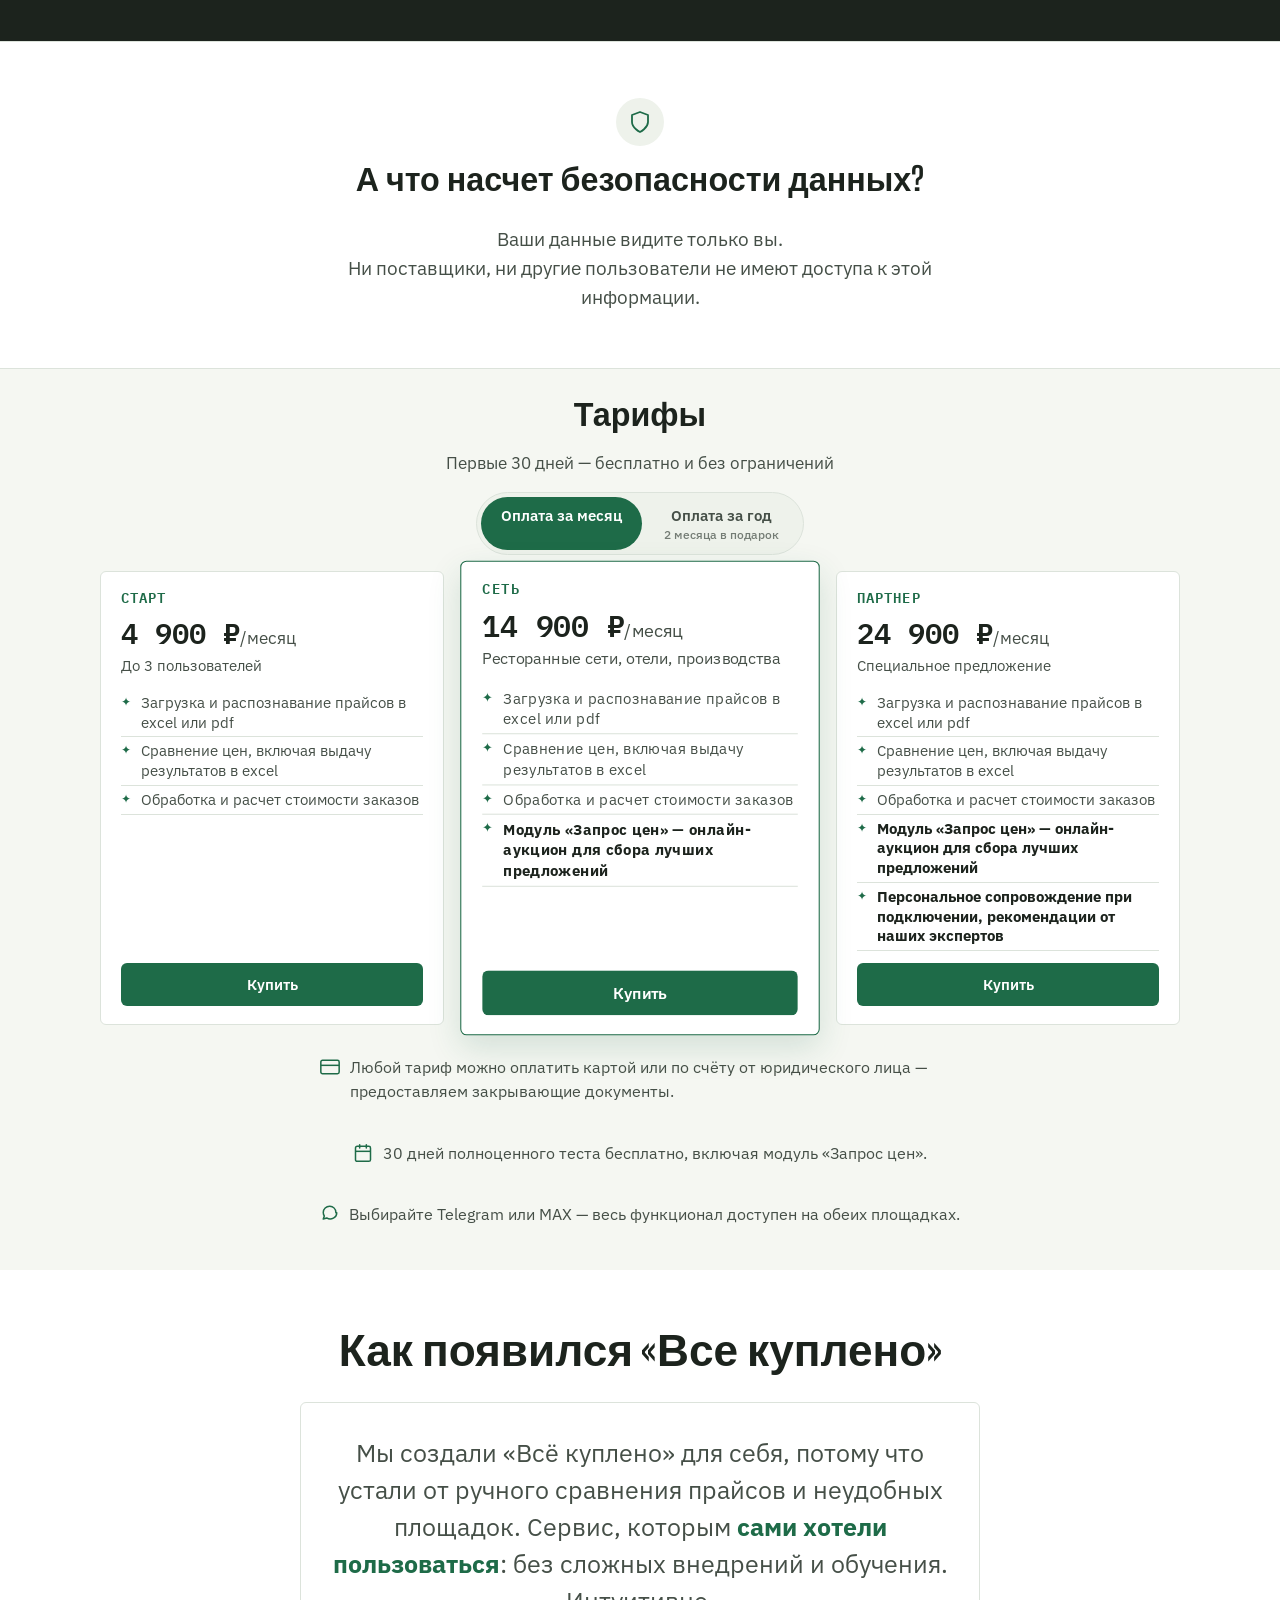
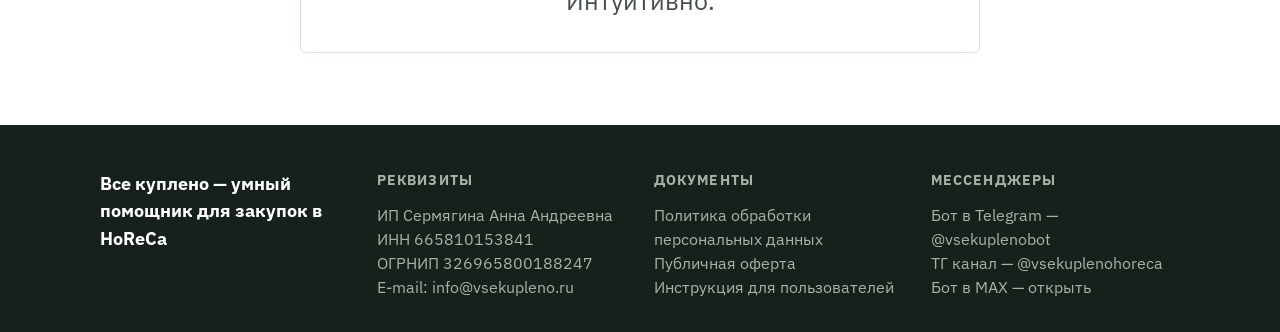
==== commit aae0d7d1: "Update index.html мелкие правки текста" ====
--- a/index.html
+++ b/index.html
@@ -149,8 +149,8 @@
           </div>
           <div class="showcase-duo-caption caption-bottom">
             <p class="eyebrow">Шаг 2</p>
-            <h3>Спросите цену — получите ответ по всем поставщикам</h3>
-            <p>Напишите название товара обычным текстом — бот пришлёт цены всех поставщиков от дешёвого к дорогому, пересчитанные к одной единице измерения.</p>
+            <h3>Запросите цену — получите ответ по всем поставщикам</h3>
+            <p>Напишите название товара обычным текстом — бот пришлёт цены всех поставщиков от дешёвого к дорогому, с учетом фасовок и единиц измерения.</p>
           </div>
         </div>
         <div class="showcase-duo-media showcase-duo-media-2">
@@ -168,8 +168,8 @@
         </div>
         <div class="showcase-text">
           <p class="eyebrow">Шаг 3</p>
-          <h3>Готовый отчёт — сразу в Excel</h3>
-          <p>Таблица с подсветкой лучшей цены по каждой позиции — сразу отправляйте коллегам или поставщику.</p>
+          <h3>Готовый отчёт в Excel</h3>
+          <p>Таблица с подсветкой лучшей цены по каждой позиции для удобства вашей работы.</p>
         </div>
       </div>
     </div>
@@ -192,11 +192,11 @@
         </li>
         <li>
           <h3>Лёгкое заполнение формы поставщика</h3>
-          <p>Поставщик заполняет форму или загружает предложение в удобном формате (Excel, PDF) — ИИ распознает товары и фасовки автоматически.</p>
+          <p>Поставщик заполняет форму или загружает свое предложение в удобном формате (Excel, PDF) — ИИ распознает товары и фасовки автоматически.</p>
         </li>
         <li>
           <h3>Защита от аналогов</h3>
-          <p>ИИ сверяет бренд и фасовку. Если вы запросили оригинальный соус Kikkoman, а поставщик подставил дешёвый аналог — эта цена не станет ориентиром для остальных, вы получите предупреждение с подсветкой замены.</p>
+          <p>ИИ сверяет бренд и фасовку. Если вы запросили оригинальный соус Kikkoman, а поставщик предложил дешёвый аналог — эта цена не станет ориентиром для остальных, а вы получите предупреждение с подсветкой замены.</p>
         </li>
       </ol>
       <div class="flagship-media">
@@ -259,7 +259,7 @@
       <h2>Как появился «Все куплено»</h2>
       <div class="about-card">
         <p>
-          Мы создали «Всё куплено» для себя — после 15 лет в HoReCa устали от ручного сравнения прайсов и неудобных площадок.
+          Мы создали «Всё куплено» для себя, потому что устали от ручного сравнения прайсов и неудобных площадок. 
           Сервис, которым <strong>сами хотели пользоваться</strong>: без сложных внедрений и обучения. Интуитивно.
         </p>
       </div>
--- a/styles.css
+++ b/styles.css
@@ -599,6 +599,10 @@
   padding: 24px;
 }
 .pay-panel[hidden] { display: none; }
+.pay-panel .btn { width: 100%; justify-content: center; }
+.pay-steps { margin: 0 0 20px; padding-left: 20px; color: var(--text); font-size: 0.9rem; }
+.pay-steps li { margin-bottom: 6px; }
+.pay-steps code { background: var(--bg-soft); padding: 2px 6px; border-radius: 4px; font-family: "IBM Plex Mono", monospace; }
 .payment-form label { display: block; font-size: 0.85rem; color: var(--text-muted); margin-bottom: 6px; }
 .payment-form input {
   width: 100%;
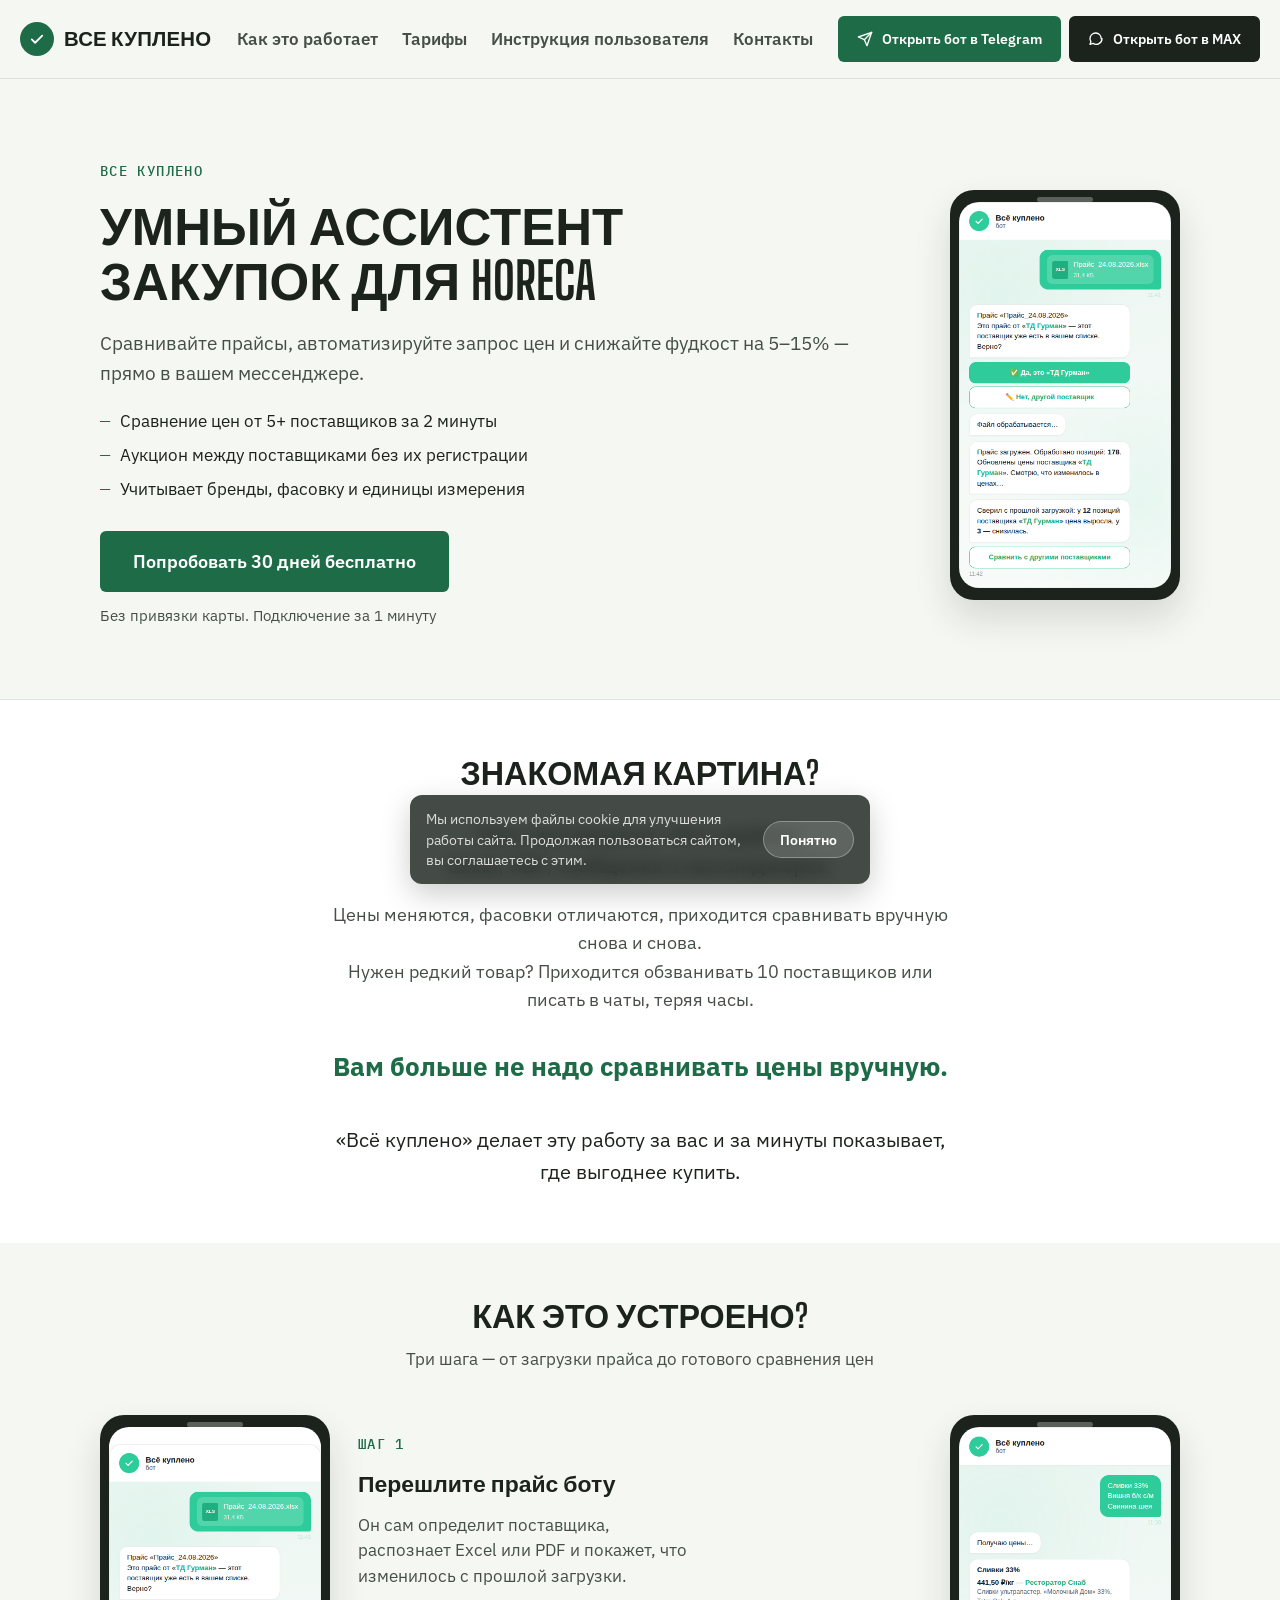
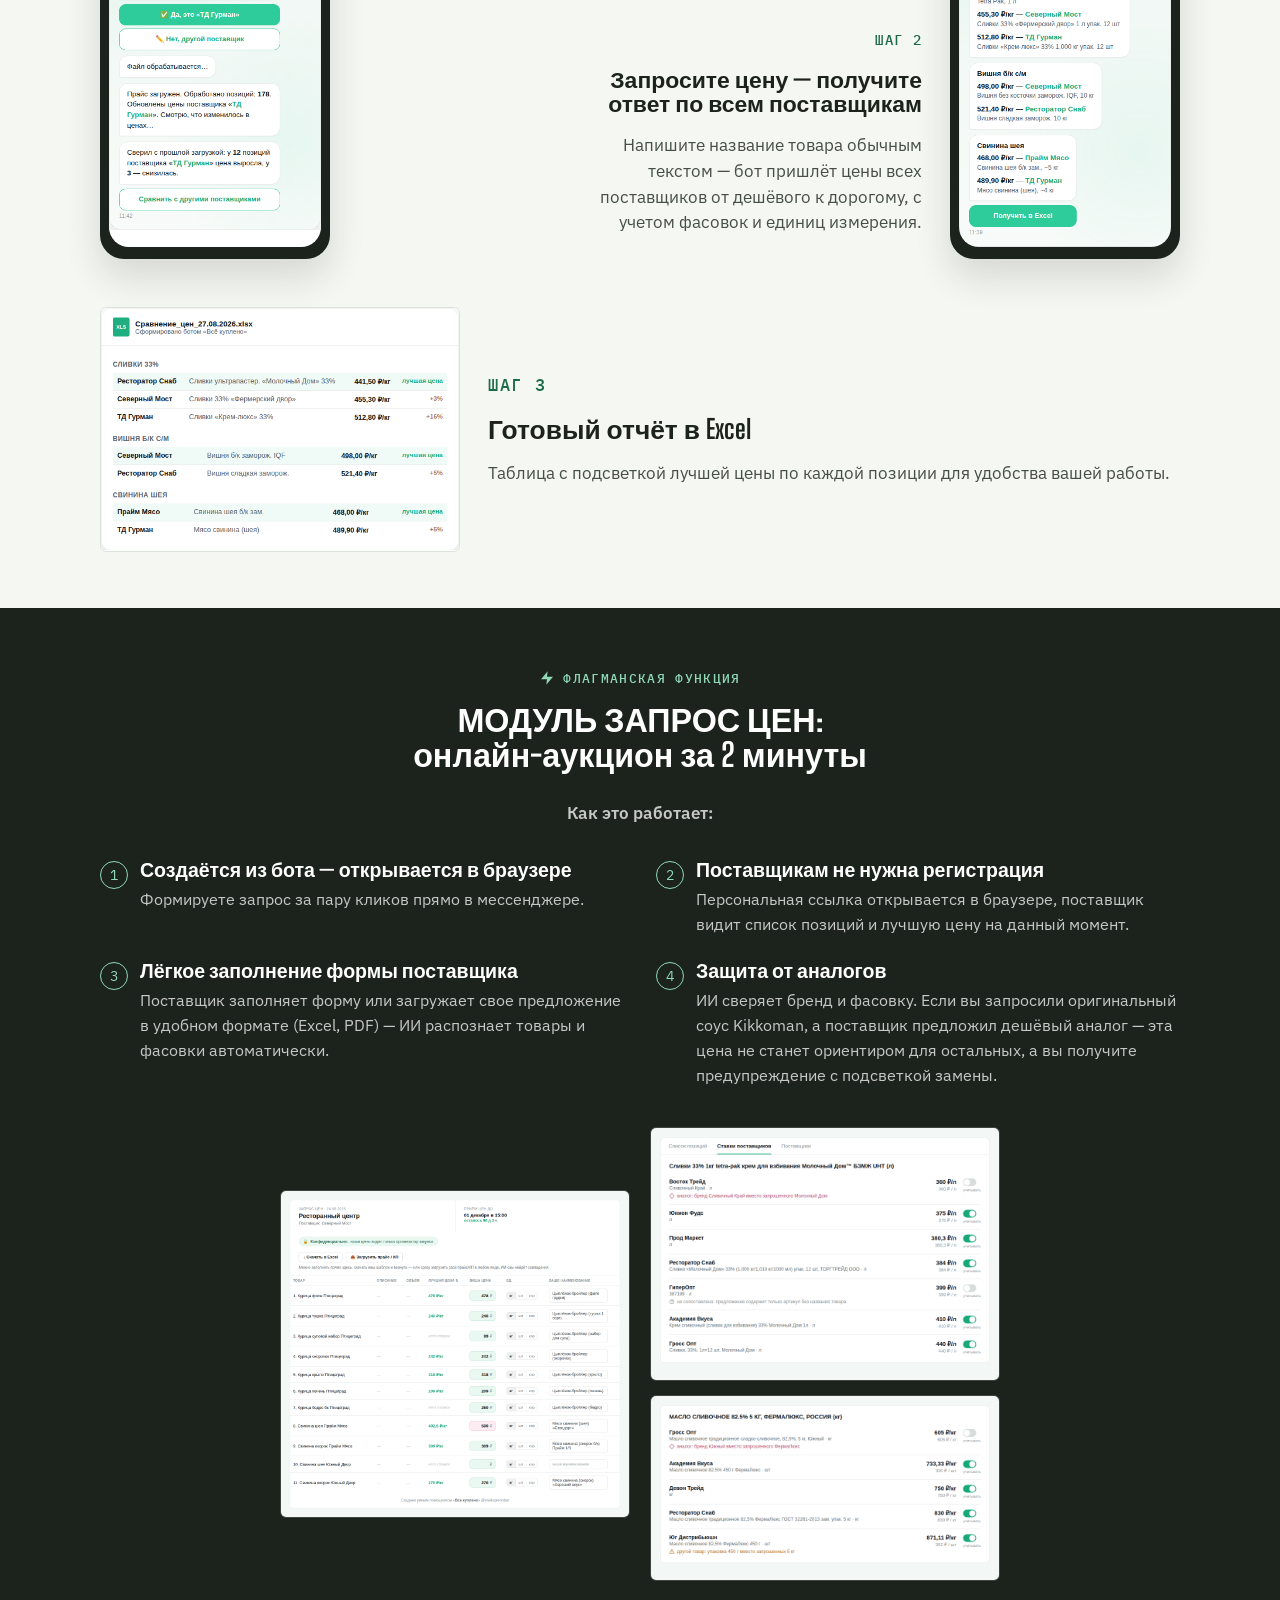
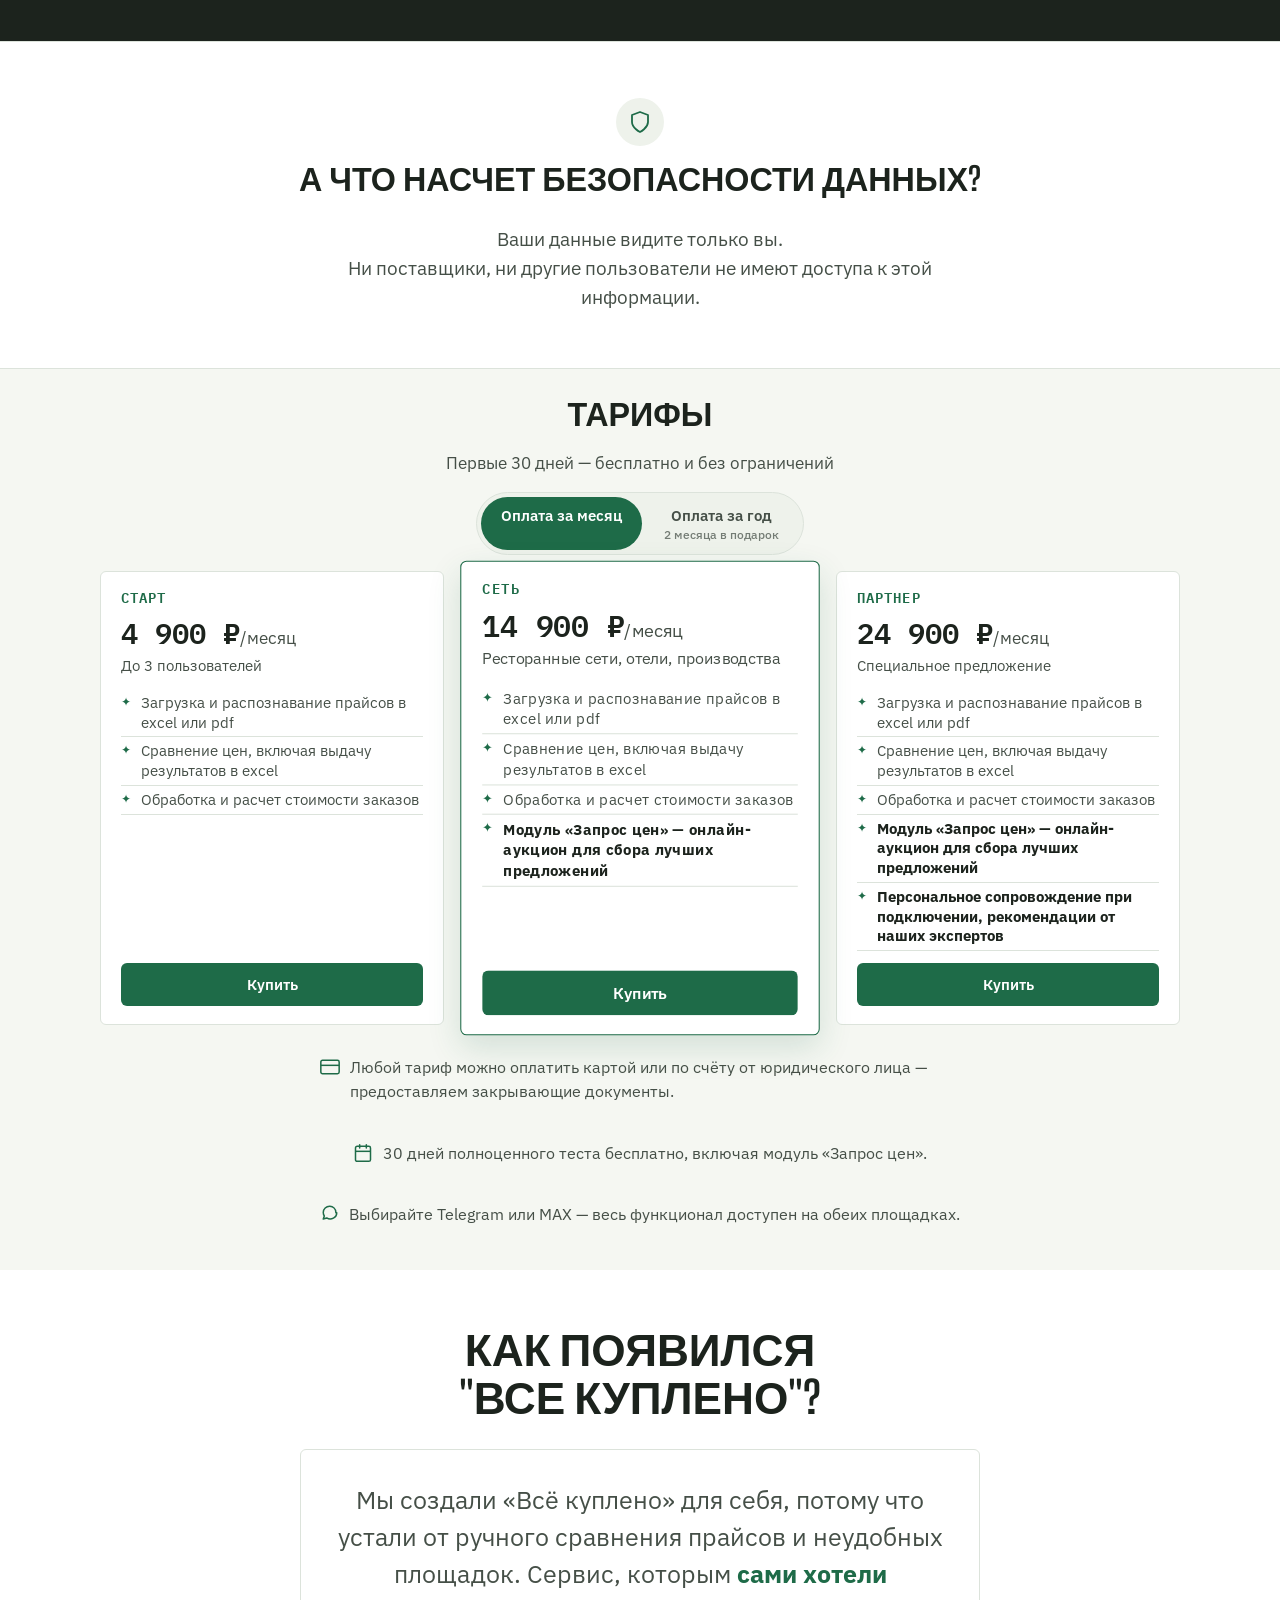
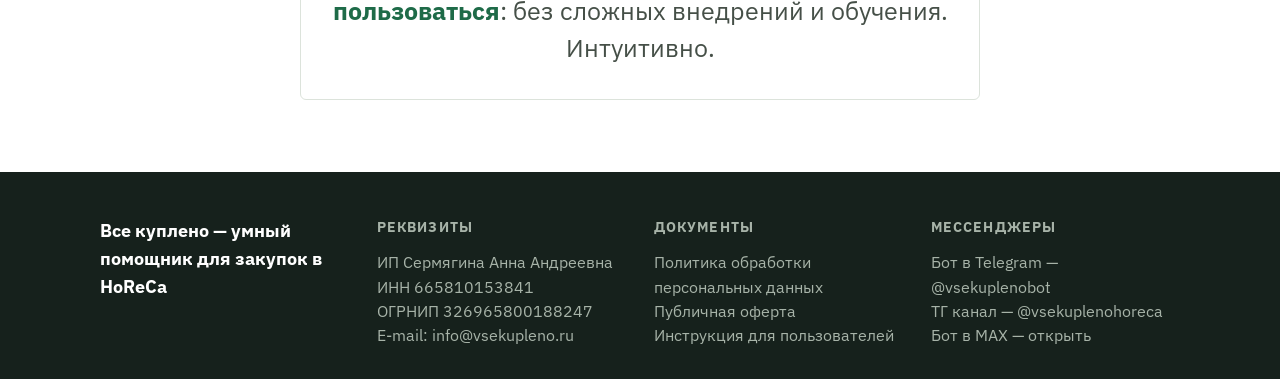
==== commit 6717a25d: "Update index.html Заглавные буквы в заголовках" ====
--- a/index.html
+++ b/index.html
@@ -83,7 +83,7 @@
     <div class="container hero-grid">
       <div class="hero-content">
         <p class="eyebrow">ВСЕ КУПЛЕНО</p>
-        <h1>Умный ассистент закупок для HoReCa</h1>
+        <h1>УМНЫЙ АССИСТЕНТ ЗАКУПОК ДЛЯ HORECA</h1>
         <p class="hero-sub">
           Сравнивайте прайсы, автоматизируйте запрос цен и снижайте фудкост на 5–15% — прямо в вашем мессенджере.
         </p>
@@ -114,7 +114,7 @@
   <!-- ==================== ЗНАКОМАЯ КАРТИНА ==================== -->
   <section class="problem">
     <div class="container">
-      <h2>Знакомая картина?</h2>
+      <h2>ЗНАКОМАЯ КАРТИНА?</h2>
       <p class="problem-lead">Пять поставщиков. Пять прайсов.<br>Excel, PDF, сообщения в мессенджерах.</p>
       <p class="problem-detail">
         Цены меняются, фасовки отличаются, приходится сравнивать вручную снова и снова.<br>
@@ -130,7 +130,7 @@
   <!-- ==================== СКРИНШОТЫ ==================== -->
   <section id="gallery" class="showcase">
     <div class="container">
-      <h2>Как это устроено?</h2>
+      <h2>КАК ЭТО УСТРОЕНО?</h2>
       <p class="showcase-sub">Три шага — от загрузки прайса до готового сравнения цен</p>
 
       <div class="showcase-duo">
@@ -179,7 +179,7 @@
   <section id="tender" class="flagship">
     <div class="container">
       <p class="flagship-badge"><svg viewBox="0 0 24 24" width="16" height="16" fill="currentColor" aria-hidden="true"><polygon points="13 2 3 14 12 14 11 22 21 10 12 10 13 2"/></svg>Флагманская функция</p>
-      <h2>Модуль «Запрос цен»:<br>онлайн-аукцион за 2 минуты</h2>
+      <h2>МОДУЛЬ ЗАПРОС ЦЕН:<br>онлайн-аукцион за 2 минуты</h2>
       <p class="flagship-lead">Как это работает:</p>
       <ol class="flagship-steps">
         <li>
@@ -223,7 +223,7 @@
   <section class="safety">
     <div class="container">
       <span class="safety-icon" aria-hidden="true"><svg viewBox="0 0 24 24" width="24" height="24" fill="none" aria-hidden="true"><path d="M12 22s8-4 8-10V5l-8-3-8 3v7c0 6 8 10 8 10z" stroke="currentColor" stroke-width="1.8" stroke-linecap="round" stroke-linejoin="round"/></svg></span>
-      <h2>А что насчет безопасности данных?</h2>
+      <h2>А ЧТО НАСЧЕТ БЕЗОПАСНОСТИ ДАННЫХ?</h2>
       <p>
         Ваши данные видите только вы.<br>
         Ни поставщики, ни другие пользователи не имеют доступа к этой информации.
@@ -234,7 +234,7 @@
   <!-- ==================== ТАРИФЫ ==================== -->
   <section id="prices" class="pricing">
     <div class="container">
-      <h2>Тарифы</h2>
+      <h2>ТАРИФЫ</h2>
       <p class="pricing-sub">Первые 30 дней — бесплатно и без ограничений</p>
       <div class="pricing-toggle-wrap">
         <div class="period-switch" role="group" aria-label="Период оплаты">
@@ -256,7 +256,7 @@
   <!-- ==================== О НАС ==================== -->
   <section class="about">
     <div class="container about-inner">
-      <h2>Как появился «Все куплено»</h2>
+      <h2>КАК ПОЯВИЛСЯ "ВСЕ КУПЛЕНО"?</h2>
       <div class="about-card">
         <p>
           Мы создали «Всё куплено» для себя, потому что устали от ручного сравнения прайсов и неудобных площадок. 
